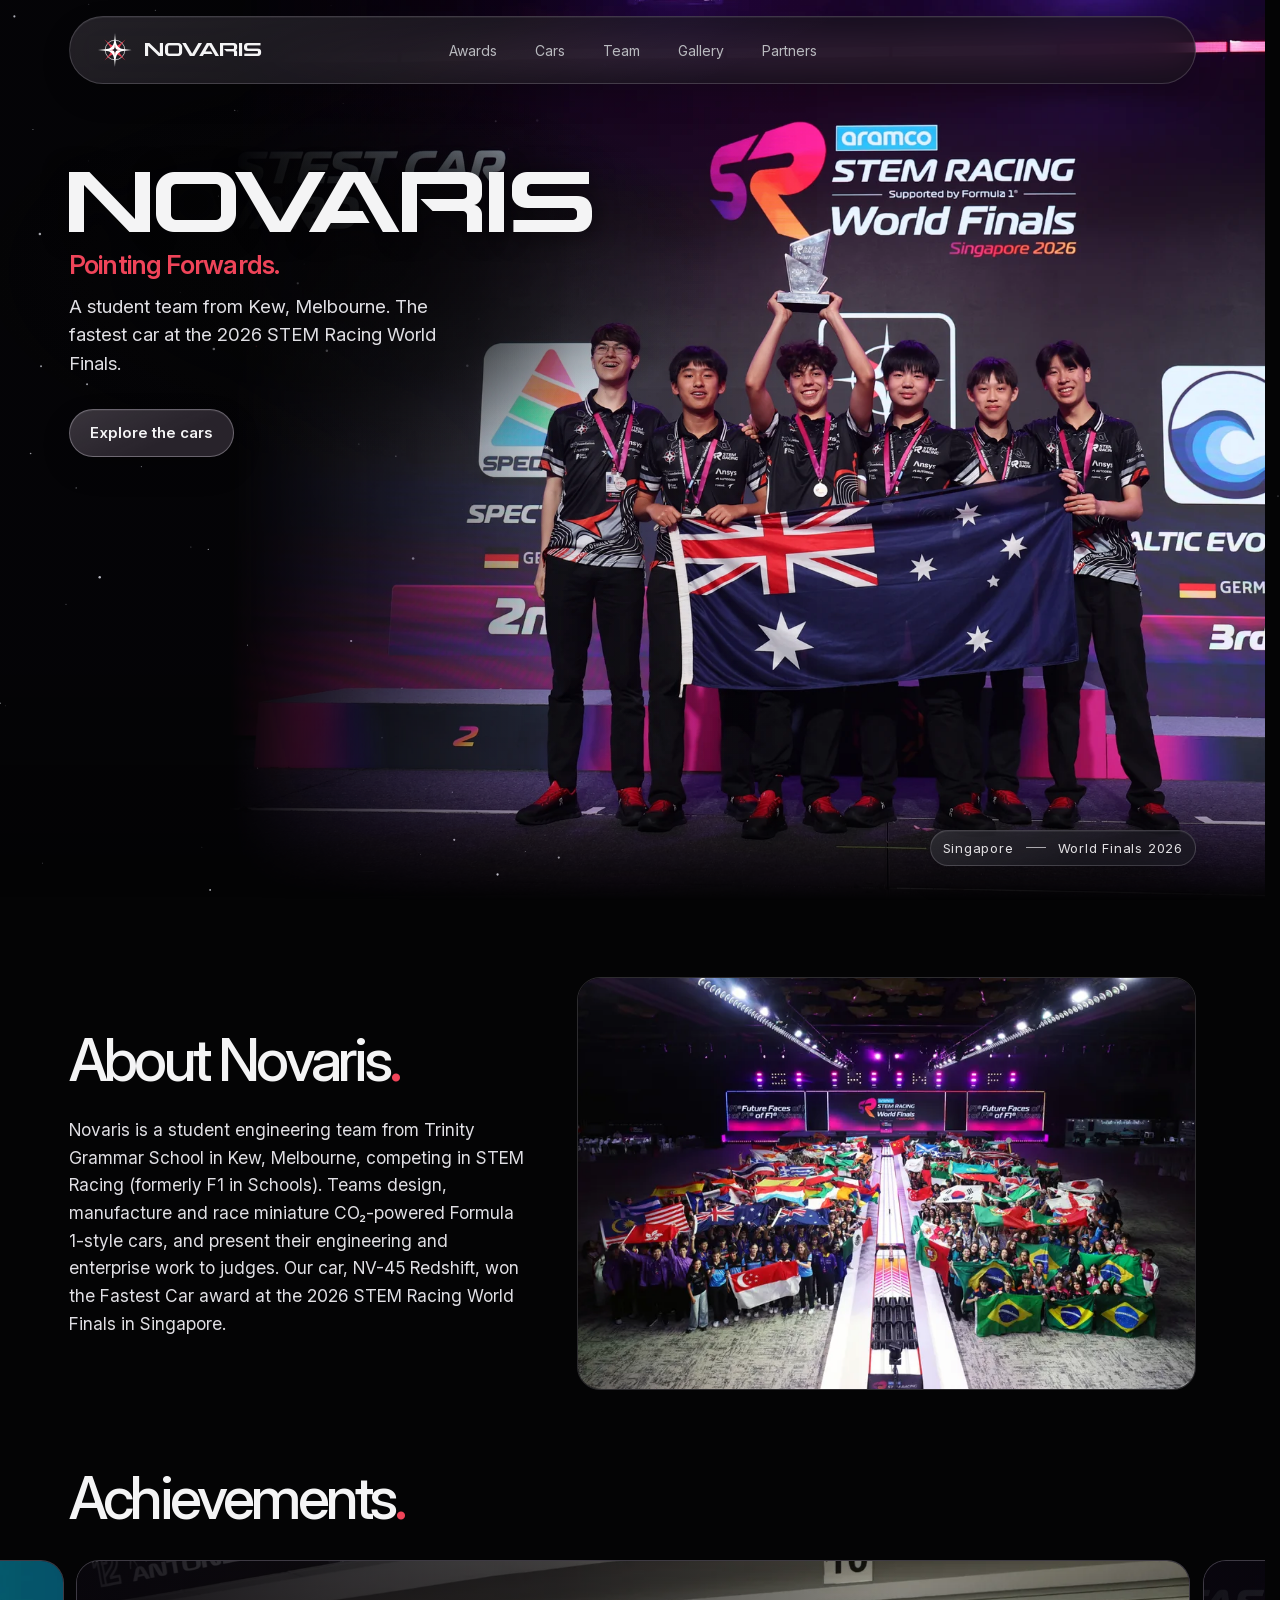
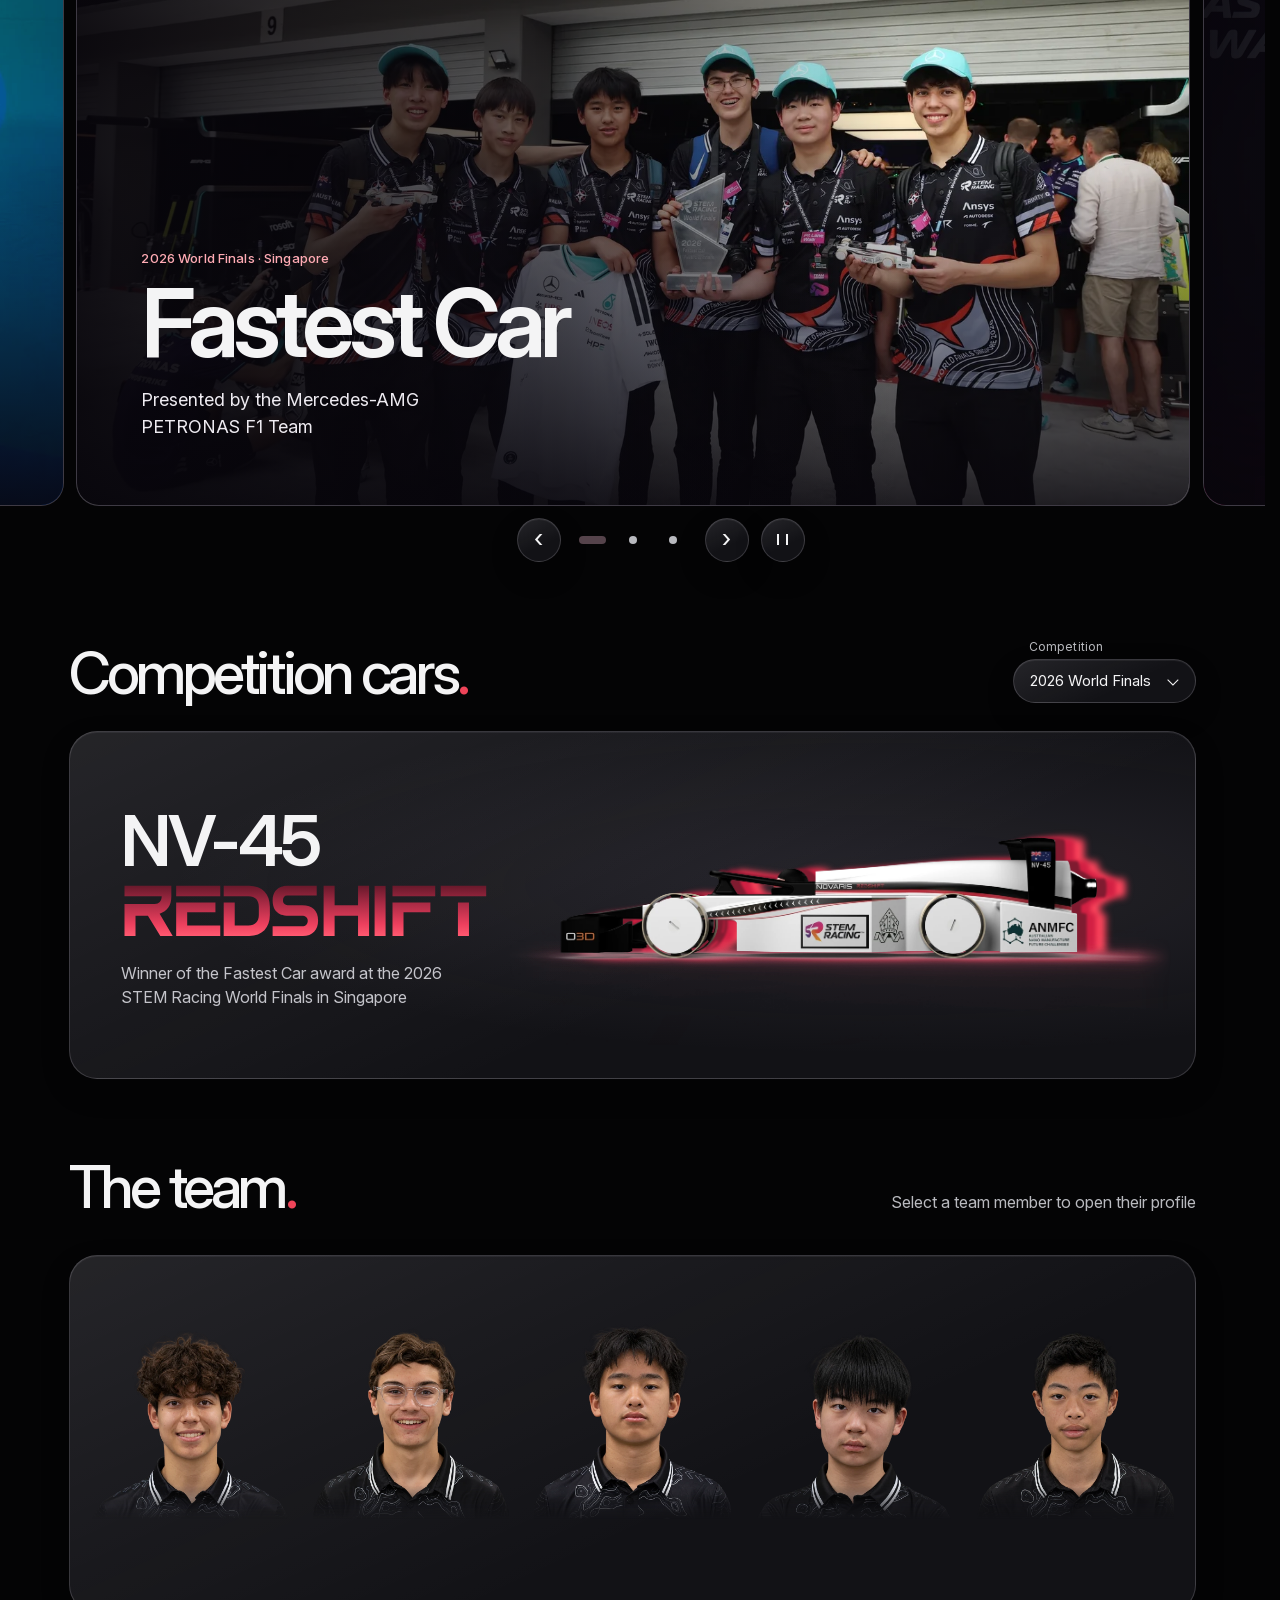
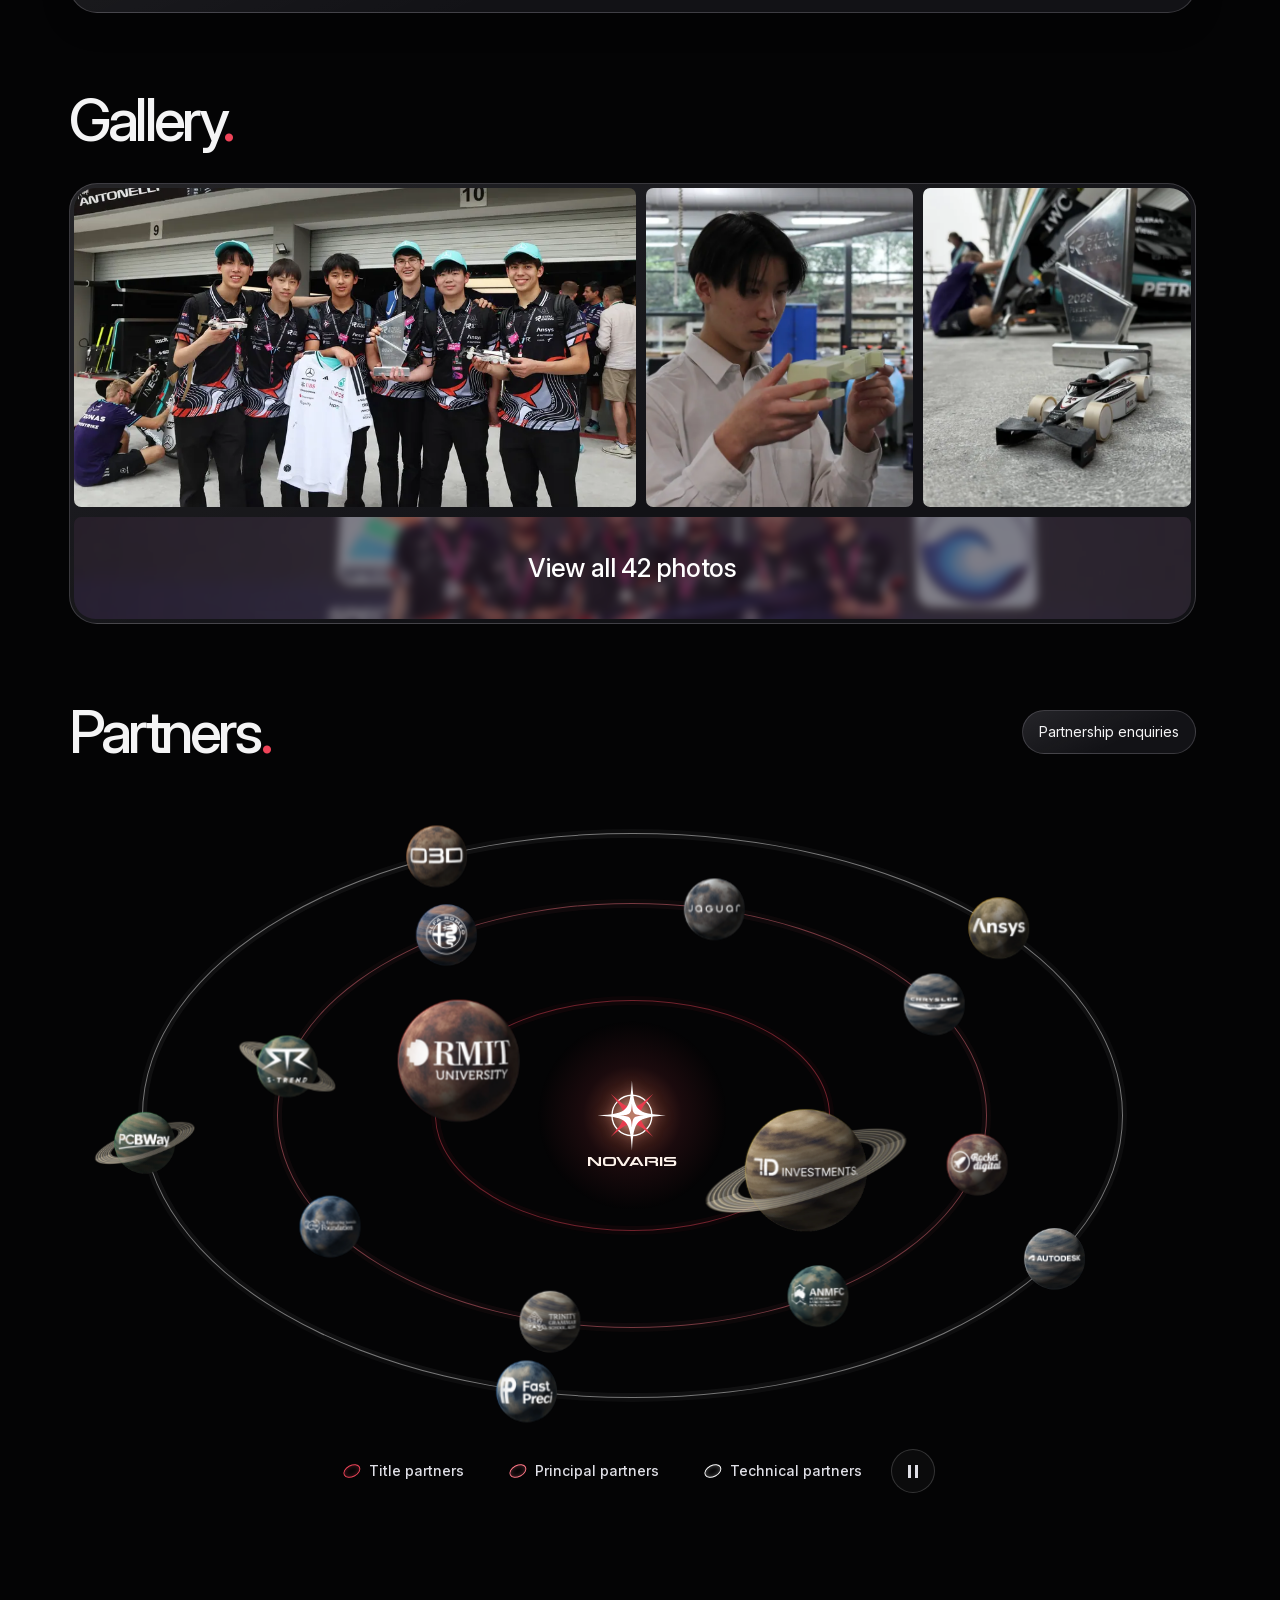
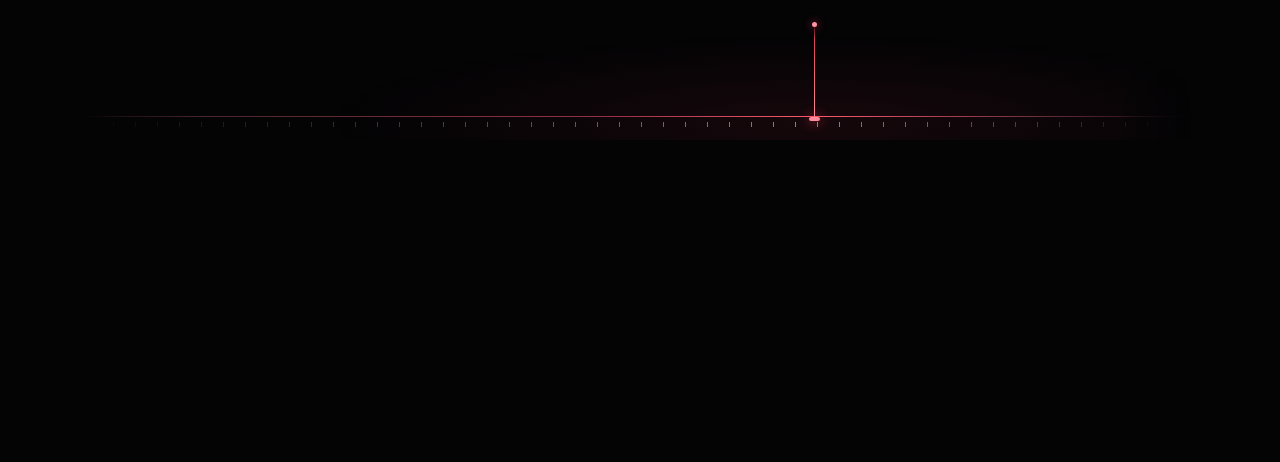
==== index.html @ 4774c2d4 "Publish Novaris launch site" ====
<!doctype html>
<html lang="en-AU">
<head>
  <meta charset="utf-8">
  <meta name="viewport" content="width=device-width, initial-scale=1">
  <meta name="theme-color" content="#040405">
  <meta name="description" content="Meet Novaris, the Australian STEM Racing team, and explore NV-45 Redshift, winner of the 2026 World Finals Fastest Car award.">
  <!-- Link previews (Instagram, Messenger, LinkedIn, iMessage…). Images need full https:// addresses. -->
  <meta property="og:type" content="website">
  <meta property="og:url" content="https://team-novaris.com/">
  <link rel="canonical" href="https://team-novaris.com/">
  <meta property="og:site_name" content="Novaris">
  <meta property="og:title" content="Novaris | Australian STEM Racing Team, World Finals Fastest Car">
  <meta property="og:description" content="Meet Novaris, the Australian STEM Racing team, and explore NV-45 Redshift, winner of the 2026 World Finals Fastest Car award.">
  <meta property="og:image" content="https://team-novaris.com/assets/share.jpg">
  <meta property="og:image:width" content="1200">
  <meta property="og:image:height" content="630">
  <meta property="og:image:alt" content="The Novaris team raises the Fastest Car trophy on stage at the 2026 STEM Racing World Finals in Singapore.">
  <meta name="twitter:card" content="summary_large_image">
  <title>Novaris | Australian STEM Racing Team, World Finals Fastest Car</title>
  <script>
    document.documentElement.classList.add("is-site-loading");
    const siteLoadingTimeout = setTimeout(() => {
      if (!document.querySelector(".page-loader")?.hidden) return;
      for (const photo of document.querySelectorAll("img[data-loading-src]")) {
        photo.src = photo.dataset.loadingSrc;
      }
      document.dispatchEvent(new Event("site:ready"));
    }, 15000);
    document.addEventListener("site:ready", () => {
      clearTimeout(siteLoadingTimeout);
      document.documentElement.classList.remove("is-site-loading", "is-site-revealing");
    }, { once: true });
  </script>
  <link rel="icon" href="assets/novaris.svg" type="image/svg+xml">
  <link rel="preload" href="assets/InterVariable.woff2" as="font" type="font/woff2" crossorigin>
  <link rel="preload" href="assets/novaris.ttf" as="font" type="font/ttf" crossorigin>
  <link rel="stylesheet" href="site.css?v=footer-contact">
  <link rel="stylesheet" href="page-loader.css">
  <link rel="stylesheet" href="finish-line.css?v=footer-address">
  <link rel="stylesheet" href="partner-orbits.css?v=tier-colours">
  <script src="starfield.js?v=page-loader" defer></script>
  <script src="finish-line.js?v=longer-braking" defer></script>
  <script src="cars.js?v=redshift-wordmark" defer></script>
  <script src="team.js" defer></script>
  <script src="achievements.js?v=photo-glide" type="module"></script>
  <script type="module" src="partner-orbits.js?v=tier-colours"></script>
  <script type="module" src="home-loader.js"></script>
  <noscript><style>img[data-loading-src] { display: none; }</style></noscript>
  <!-- Structured data: tells search engines who the team is. Keep it in step with the visible page text. -->
  <script type="application/ld+json">
  {
    "@context": "https://schema.org",
    "@graph": [
      {
        "@type": "WebSite",
        "@id": "https://team-novaris.com/#website",
        "url": "https://team-novaris.com/",
        "name": "Novaris",
        "inLanguage": "en-AU",
        "publisher": {
          "@id": "https://team-novaris.com/#team"
        }
      },
      {
        "@type": "SportsTeam",
        "@id": "https://team-novaris.com/#team",
        "name": "Novaris",
        "url": "https://team-novaris.com/",
        "sport": "STEM Racing (formerly F1 in Schools)",
        "description": "Novaris is a student engineering team from Trinity Grammar School in Kew, Melbourne, competing in STEM Racing. Its NV-45 Redshift won the Fastest Car award at the 2026 STEM Racing World Finals in Singapore, where Novaris placed 14th overall out of 91 teams. Novaris won the Development Class at the 2026 Australian National Finals.",
        "logo": "https://team-novaris.com/assets/novaris.svg",
        "image": "https://team-novaris.com/assets/share.jpg",
        "email": "info@team-novaris.com",
        "location": {
          "@type": "Place",
          "address": {
            "@type": "PostalAddress",
            "addressLocality": "Kew",
            "addressRegion": "VIC",
            "addressCountry": "AU"
          }
        },
        "parentOrganization": {
          "@type": "School",
          "name": "Trinity Grammar School",
          "url": "https://trinity.vic.edu.au"
        },
        "award": [
          "Fastest Car, 2026 STEM Racing World Finals",
          "2026 Australian National Champions, Development Class",
          "Knockout Racing Champions, 2026 Australian National Finals",
          "Grand Prix Racing Champions, 2026 Australian National Finals",
          "Best Manufactured Car, 2026 Australian National Finals"
        ],
        "member": [
          {
            "@type": "OrganizationRole",
            "roleName": "Team Principal",
            "member": {
              "@type": "Person",
              "name": "Christian Natoli"
            }
          },
          {
            "@type": "OrganizationRole",
            "roleName": "Enterprise Director",
            "member": {
              "@type": "Person",
              "name": "Lucas Bosco"
            }
          },
          {
            "@type": "OrganizationRole",
            "roleName": "Graphic Designer",
            "member": {
              "@type": "Person",
              "name": "Nathan Chen"
            }
          },
          {
            "@type": "OrganizationRole",
            "roleName": "Engineering Director",
            "member": {
              "@type": "Person",
              "name": "Bowen Tan"
            }
          },
          {
            "@type": "OrganizationRole",
            "roleName": "Technical Engineer",
            "member": {
              "@type": "Person",
              "name": "Tony Shen"
            }
          }
        ],
        "sponsor": [
          {
            "@type": "Organization",
            "name": "TD Investments"
          },
          {
            "@type": "Organization",
            "name": "RMIT University",
            "url": "https://rmit.edu.au"
          },
          {
            "@type": "Organization",
            "name": "ANMFC",
            "url": "https://anmfc.com"
          },
          {
            "@type": "Organization",
            "name": "Trinity Grammar School",
            "url": "https://trinity.vic.edu.au"
          },
          {
            "@type": "Organization",
            "name": "REA Foundation",
            "url": "https://rea.org.au"
          },
          {
            "@type": "Organization",
            "name": "S-Trend",
            "url": "https://www.s-trend.com.au"
          },
          {
            "@type": "Organization",
            "name": "Alfa Romeo",
            "url": "https://alfaromeo.com.au"
          },
          {
            "@type": "Organization",
            "name": "Jaguar",
            "url": "https://jaguar.com"
          },
          {
            "@type": "Organization",
            "name": "Chrysler",
            "url": "https://chrysler.com.au"
          },
          {
            "@type": "Organization",
            "name": "Rocket Digital",
            "url": "https://rocketdigital.com.au"
          },
          {
            "@type": "Organization",
            "name": "FastPreci",
            "url": "https://www.fastpreci.com"
          },
          {
            "@type": "Organization",
            "name": "PCBWay",
            "url": "https://www.pcbway.com"
          },
          {
            "@type": "Organization",
            "name": "Objective3D",
            "url": "https://objective3d.com.au"
          },
          {
            "@type": "Organization",
            "name": "Ansys",
            "url": "https://ansys.synopsys.com"
          },
          {
            "@type": "Organization",
            "name": "Autodesk",
            "url": "https://autodesk.com"
          }
        ],
        "sameAs": [
          "https://instagram.com/novaris.tgs",
          "https://tiktok.com/@novaris.tgs"
        ]
      }
    ]
  }
  </script>
</head>
<body id="top">
  <canvas class="starfield" aria-hidden="true"></canvas>
  <div class="page-loader" hidden>
    <canvas class="starfield" aria-hidden="true"></canvas>
    <div class="page-loader-content">
      <svg class="page-loader-logo" viewBox="0 0 130.29 130.29" aria-hidden="true">
        <circle class="page-loader-track" cx="65.15" cy="65.15" r="37.67"/>
        <circle class="page-loader-fill" cx="65.15" cy="65.15" r="37.67" pathLength="100" transform="rotate(-90 65.15 65.15)"/>
        <image href="assets/novaris-mark.svg" width="130.29" height="130.29"/>
      </svg>
      <p class="page-loader-percent" role="progressbar" aria-label="Loading Novaris" aria-valuenow="0">0%</p>
    </div>
  </div>
  <a class="skip" href="#cars">Skip to competition cars</a>
  <header>
    <div class="bar wrap is-introducing">
      <span class="bar-surface glass pill" aria-hidden="true"></span>
      <a class="brand" href="#top" aria-label="Novaris home" aria-current="location"><img src="assets/novaris.svg" width="34" height="34" alt=""><span class="bar-label">NOVARIS</span></a>
      <nav aria-label="Main navigation">
        <span class="nav-indicator" aria-hidden="true"></span>
        <a href="#achievements"><span class="bar-label">Awards</span></a>
        <a href="#cars"><span class="bar-label">Cars</span></a>
        <a href="#team"><span class="bar-label">Team</span></a>
        <a href="#gallery"><span class="bar-label">Gallery</span></a>
        <a href="#partners"><span class="bar-label">Partners</span></a>
      </nav>
    </div>
  </header>
  <main>
    <section class="hero" aria-labelledby="hero-title">
      <img class="stage" data-loading-src="assets/world-finals.webp" width="1920" height="1280" alt="The Novaris team raises the Fastest Car trophy on stage in Singapore, holding the Australian flag.">
      <noscript><img class="stage" src="assets/world-finals.webp" width="1920" height="1280" fetchpriority="high" alt="The Novaris team raises the Fastest Car trophy on stage in Singapore, holding the Australian flag."></noscript>
      <div class="shade"></div>
      <div class="hero-content wrap">
        <div class="hero-copy">
          <h1 id="hero-title">NOVARIS</h1>
          <p class="hero-slogan">Pointing Forwards.</p>
          <p class="intro">A student team from Kew, Melbourne. The fastest car at the 2026 STEM Racing World Finals.</p>
          <a class="explore glass pill" href="#cars">Explore the cars</a>
        </div>
      </div>
      <div class="caption glass pill"><span>Singapore</span><i></i>World Finals 2026</div>
    </section>
    <section id="about" class="about wrap" aria-labelledby="about-title">
      <div class="about-copy">
        <h2 id="about-title">About Novaris<span>.</span></h2>
        <p>Novaris is a student engineering team from Trinity Grammar School in Kew, Melbourne, competing in STEM Racing (formerly F1 in Schools). Teams design, manufacture and race miniature CO₂-powered Formula 1-style cars, and present their engineering and enterprise work to judges. Our car, NV-45 Redshift, won the Fastest Car award at the 2026 STEM Racing World Finals in Singapore.</p>
      </div>
      <figure class="about-photo">
        <img src="assets/gallery/world-finals-flags-preview.webp"
          srcset="assets/gallery/world-finals-flags-thumb.webp 800w, assets/gallery/world-finals-flags-preview.webp 1600w"
          sizes="auto, (max-width: 900px) 89vw, min(50vw, 59rem)" width="1600" height="1067"
          alt="World Finals teams holding their national flags on both sides of the race track." loading="lazy" decoding="async">
      </figure>
    </section>
    <section id="achievements" class="achievements" aria-labelledby="achievements-title" aria-roledescription="carousel" tabindex="-1">
      <h2 id="achievements-title" class="wrap">Achievements<span>.</span></h2>
      <div class="achievement-track" id="achievement-slides" tabindex="0" aria-label="Competition results">
        <article class="achievement-slide achievement-worlds" aria-labelledby="worlds-result" aria-roledescription="slide">
          <img class="achievement-art" src="assets/gallery/garage-team-preview.webp"
            srcset="assets/gallery/garage-team-thumb.webp 960w, assets/gallery/garage-team-preview.webp 1600w"
            sizes="min(87vw, 100rem)" width="1600" height="834"
            alt="Novaris holding the Fastest Car trophy and their model cars outside the Mercedes garage in Singapore." loading="lazy" decoding="async">
          <div class="achievement-copy">
            <p class="eyebrow">2026 World Finals · Singapore</p>
            <h3 id="worlds-result">Fastest Car</h3>
            <p class="achievement-detail">Presented by the Mercedes-AMG PETRONAS F1 Team</p>
            <p class="achievement-description visually-hidden">Our car, NV-45 Redshift, won the Fastest Car award at the 2026 STEM Racing World Finals in Singapore, competing against 91 teams</p>
          </div>
        </article>
        <article class="achievement-slide achievement-standing" aria-labelledby="worlds-standing" aria-roledescription="slide">
          <img class="achievement-art" data-loading-src="assets/world-finals.webp" width="1920" height="1280"
            alt="The Novaris team on stage at the World Finals in Singapore." loading="lazy" decoding="async">
          <noscript><img class="achievement-art" src="assets/world-finals.webp" width="1920" height="1280"
            alt="The Novaris team on stage at the World Finals in Singapore." loading="lazy" decoding="async"></noscript>
          <div class="achievement-copy">
            <p class="eyebrow">2026 World Finals · Singapore</p>
            <h3 id="worlds-standing">14th overall</h3>
            <p class="achievement-detail">Out of 91 teams</p>
            <p class="achievement-description visually-hidden">Novaris placed 14th of 91 teams in the overall standings at the 2026 STEM Racing World Finals, which combine racing results with the judges’ scores for engineering and enterprise</p>
          </div>
        </article>
        <article class="achievement-slide achievement-nationals" aria-labelledby="nationals-result" aria-roledescription="slide">
          <img class="achievement-art" src="assets/gallery/awards-day3-160-preview.webp"
            srcset="assets/gallery/awards-day3-160-thumb.webp 800w, assets/gallery/awards-day3-160-preview.webp 1600w"
            sizes="min(87vw, 100rem)" width="1600" height="1067"
            alt="Novaris on stage with their Australian National Champions certificate for the 2026 Development Class." loading="lazy" decoding="async">
          <div class="achievement-copy">
            <p class="eyebrow">2026 Australian National Finals · Development Class</p>
            <h3 id="nationals-result">Australian National Champions</h3>
            <ul class="achievement-awards">
              <li>Knockout Racing Champions</li>
              <li>Grand Prix Racing Champions</li>
              <li>Best Manufactured Car</li>
            </ul>
            <p class="achievement-description visually-hidden">Novaris won the Development Class at the 2026 STEM Racing Australian National Finals, taking both racing titles and the award for the best manufactured car</p>
          </div>
        </article>
      </div>
      <div class="achievement-controls" aria-label="Slideshow controls" role="group" hidden>
        <button class="achievement-arrow glass pill" type="button" data-step="-1" aria-label="Previous achievement" aria-controls="achievement-slides"><span aria-hidden="true">‹</span></button>
        <div class="achievement-dots" aria-label="Select an achievement" role="group"></div>
        <div class="achievement-actions">
          <button class="achievement-arrow glass pill" type="button" data-step="1" aria-label="Next achievement" aria-controls="achievement-slides"><span aria-hidden="true">›</span></button>
          <button class="achievement-playback glass pill" type="button" aria-label="Pause slideshow" aria-controls="achievement-slides"><span aria-hidden="true"></span></button>
        </div>
      </div>
      <p class="achievement-status" aria-live="polite" aria-atomic="true"></p>
    </section>
    <section id="cars" class="garage wrap" aria-labelledby="cars-title" tabindex="-1">
      <div class="garage-head">
        <h2 id="cars-title">Competition cars<span>.</span></h2>
        <div class="picker">
          <label for="competition">Competition</label>
          <select id="competition" class="glass pill"><option value="world-finals-2026">2026 World Finals</option></select>
        </div>
      </div>
      <article class="car glass" aria-labelledby="car-name">
        <div class="car-film-shade" aria-hidden="true"></div>
        <div class="car-copy">
          <p id="car-code">NV-45</p>
          <h3 id="car-name"><img class="car-wordmark" src="assets/redshift-wordmark.svg?v=spacing" width="534" height="79" alt="Redshift"></h3>
          <p id="car-summary">Winner of the Fastest Car award at the 2026 STEM Racing World Finals in Singapore</p>
        </div>
        <figure>
          <div class="car-render">
            <div class="car-still">
              <span class="car-silhouette car-silhouette--far" aria-hidden="true"></span>
              <span class="car-silhouette car-silhouette--middle" aria-hidden="true"></span>
              <span class="car-silhouette car-silhouette--near" aria-hidden="true"></span>
              <img id="car-image" src="assets/redshift-side.webp" width="1485" height="1050" alt="Side profile of Redshift, showing its low nose and raised rear wing." loading="lazy">
            </div>
          </div>
        </figure>
        <div class="car-film">
          <video id="car-reveal" muted playsinline preload="auto" aria-label="Redshift car reveal" aria-hidden="true"></video>
          <canvas class="car-film-frame" aria-hidden="true" hidden></canvas>
        </div>
        <span class="car-reveal-timer playback-timer-fill" aria-hidden="true"></span>
      </article>
    </section>
    <section id="team" class="team wrap" aria-labelledby="team-title" tabindex="-1">
      <div class="team-heading">
        <h2 id="team-title">The team<span>.</span></h2>
        <p>Select a team member to open their profile</p>
      </div>
      <ul class="team-roster glass">
        <li class="member">
          <button class="member-trigger" type="button" data-member="christian" aria-haspopup="dialog" aria-labelledby="christian-name christian-role" aria-describedby="christian-intro">
            <img class="member-portrait" src="assets/cutout-christian.webp" width="720" height="720" alt="" loading="lazy">
            <span class="member-preview">
              <span class="member-copy">
                <strong class="member-name" id="christian-name">Christian <span class="member-surname">Natoli</span></strong>
                <span class="member-role" id="christian-role">Team Principal</span>
                <span class="member-intro" id="christian-intro">Coordinates Novaris across the competition.</span>
              </span>
            </span>
          </button>
          <p class="member-bio visually-hidden" id="christian-bio" data-division="Enterprise">Christian coordinates Novaris’s work and brings teammates together to solve problems. As Team Principal, he helps turn ambitious ideas into plans the team can act on.</p>
        </li>
        <li class="member">
          <button class="member-trigger" type="button" data-member="lucas" aria-haspopup="dialog" aria-labelledby="lucas-name lucas-role" aria-describedby="lucas-intro">
            <img class="member-portrait" src="assets/cutout-lucas.webp" width="720" height="720" alt="" loading="lazy">
            <span class="member-preview">
              <span class="member-copy">
                <strong class="member-name" id="lucas-name">Lucas <span class="member-surname">Bosco</span></strong>
                <span class="member-role" id="lucas-role">Enterprise Director</span>
                <span class="member-intro" id="lucas-intro">Leads partnerships and project coordination.</span>
              </span>
            </span>
          </button>
          <p class="member-bio visually-hidden" id="lucas-bio" data-division="Enterprise">Lucas oversees the business side of Novaris. He coordinates projects, manages partnerships and helps communicate the team’s work to partners and the wider community.</p>
        </li>
        <li class="member">
          <button class="member-trigger" type="button" data-member="nathan" aria-haspopup="dialog" aria-labelledby="nathan-name nathan-role" aria-describedby="nathan-intro">
            <img class="member-portrait" src="assets/cutout-nathan.webp" width="720" height="720" alt="" loading="lazy">
            <span class="member-preview">
              <span class="member-copy">
                <strong class="member-name" id="nathan-name">Nathan <span class="member-surname">Chen</span></strong>
                <span class="member-role" id="nathan-role">Graphic Designer</span>
                <span class="member-intro" id="nathan-intro">Shapes the team’s graphics and visual identity.</span>
              </span>
            </span>
          </button>
          <p class="member-bio visually-hidden" id="nathan-bio" data-division="Enterprise">Nathan develops Novaris’s visual identity and brings it to life through the team’s graphics. He focuses on giving the team a consistent, professional look throughout the competition.</p>
        </li>
        <li class="member">
          <button class="member-trigger" type="button" data-member="bowen" aria-haspopup="dialog" aria-labelledby="bowen-name bowen-role" aria-describedby="bowen-intro">
            <img class="member-portrait" src="assets/cutout-bowen.webp" width="720" height="720" alt="" loading="lazy">
            <span class="member-preview">
              <span class="member-copy">
                <strong class="member-name" id="bowen-name">Bowen <span class="member-surname">Tan</span></strong>
                <span class="member-role" id="bowen-role">Engineering Director</span>
                <span class="member-intro" id="bowen-intro">Guides the car’s technical development.</span>
              </span>
            </span>
          </button>
          <p class="member-bio visually-hidden" id="bowen-bio" data-division="Engineering">Bowen leads the team’s technical development and works through the design decisions that affect how the car performs. Inspired by Formula 1, he explores new solutions to engineering problems and studies high-performance design.</p>
        </li>
        <li class="member">
          <button class="member-trigger" type="button" data-member="tony" aria-haspopup="dialog" aria-labelledby="tony-name tony-role" aria-describedby="tony-intro">
            <img class="member-portrait" src="assets/cutout-tony.webp" width="720" height="720" alt="" loading="lazy">
            <span class="member-preview">
              <span class="member-copy">
                <strong class="member-name" id="tony-name">Tony <span class="member-surname">Shen</span></strong>
                <span class="member-role" id="tony-role">Technical Engineer</span>
                <span class="member-intro" id="tony-intro">Refines the car’s CAD models for manufacture.</span>
              </span>
            </span>
          </button>
          <p class="member-bio visually-hidden" id="tony-bio" data-division="Engineering">Tony develops digital models of the racing car in CAD. He works with the engineering team to refine the car’s geometry and turn design ideas into models ready for manufacture.</p>
        </li>
      </ul>
    </section>
    <section id="gallery" class="wrap gallery-section" aria-labelledby="gallery-title" tabindex="-1">
      <h2 id="gallery-title">Gallery<span>.</span></h2>
      <a class="gallery-preview" href="gallery.html">
        <span class="gallery-triptych">
          <img src="assets/gallery/garage-team-thumb.webp" width="960" height="501" alt="" loading="lazy" decoding="async">
          <img src="assets/gallery/model-inspection-thumb.webp" width="567" height="850" alt="" loading="lazy" decoding="async">
          <img src="assets/gallery/pit-lane-thumb.webp" width="637" height="850" alt="" loading="lazy" decoding="async">
        </span>
        <span class="gallery-strip">
          <img data-loading-src="assets/world-finals.webp" width="1920" height="1280" alt="" loading="lazy" decoding="async">
          <noscript><img src="assets/world-finals.webp" width="1920" height="1280" alt="" loading="lazy" decoding="async"></noscript>
          <span>View all 42 photos</span>
        </span>
      </a>
    </section>
    <section id="partners" class="wrap footer-partners" aria-labelledby="partners-title" tabindex="-1">
      <div class="footer-heading">
        <h2 id="partners-title">Partners<span>.</span></h2>
        <a class="footer-link glass pill" href="mailto:partnerships@team-novaris.com">Partnership enquiries</a>
      </div>
      <div class="solar-system">
        <svg class="planet-projection" width="0" height="0" aria-hidden="true" focusable="false">
          <defs>
            <filter id="curve-partner-mark" x="0" y="0" width="1" height="1" filterUnits="objectBoundingBox" primitiveUnits="objectBoundingBox" color-interpolation-filters="sRGB">
              <feImage href="assets/planet-curvature.png" x="0" y="0" width="1" height="1" preserveAspectRatio="none" result="curvature"/>
              <feDisplacementMap in="SourceGraphic" in2="curvature" scale=".23" xChannelSelector="R" yChannelSelector="G"/>
            </filter>
          </defs>
        </svg>
        <div class="solar-map" id="partner-orbits">
          <div class="solar-core" aria-hidden="true">
            <img src="assets/novaris.svg" width="96" height="96" alt="">
            <span>NOVARIS</span>
          </div>
          <section class="partner-tier" data-tier="title" aria-labelledby="title-partners">
            <h3 id="title-partners">Title Partners</h3>
            <ul class="partner-grid partner-grid--title">
              <li style="--planet-accent: #d4af35"><span class="partner-logo"><img src="assets/partners/tdinvestments.svg" alt="TD Investments" loading="lazy" decoding="async"></span></li>
              <li style="--planet-accent: #e32e26"
                data-description="RMIT University is an international university of technology, design, and enterprise, recognized for practical education and impactful research. By bridging academic excellence with real-world industry collaboration, RMIT empowers students and partners to drive innovation, solve complex technical challenges, and shape future-ready industries."><a class="partner-logo" href="https://rmit.edu.au"><img src="assets/partners/rmit.svg" alt="RMIT University" loading="lazy" decoding="async"></a></li>
            </ul>
          </section>
          <section class="partner-tier" data-tier="principal" aria-labelledby="principal-partners">
            <h3 id="principal-partners">Principal Partners</h3>
            <ul class="partner-grid partner-grid--principal">
              <li style="--planet-accent: #104547"
                data-description="ANMFC (Australian Nano-Manufacture Future Challenges) empowers young Australians to build advanced, future-ready manufacturing and technical skills. They connect young people with real challenges through design, digital fabrication, materials and hands-on making, bridging education and advanced engineering to foster the next generation of innovators."><a class="partner-logo" href="https://anmfc.com"><img src="assets/partners/anmfc.svg" alt="ANMFC" loading="lazy" decoding="async"></a></li>
              <li style="--planet-accent: #ebe9e1"
                data-description="Trinity Grammar School is a leading educational institution committed to fostering holistic student development, critical thinking, and technical capability. Through robust curricular and co-curricular STEM initiatives, Trinity encourages young minds to explore complex problem-solving and hands-on engineering challenges."><a class="partner-logo" href="https://trinity.vic.edu.au"><img src="assets/partners/trinity.svg" alt="Trinity Grammar School" loading="lazy" decoding="async"></a></li>
              <li style="--planet-accent: #0962ab"
                data-description="The REA Foundation facilitates transformative STEM career education programs, linking schools, industry, TAFE and universities to fundamentally shift student and teacher capabilities. By engaging young people in authentic, project-based learning, REA inspires students to take up STEM  career pathways after school."><a class="partner-logo" href="https://rea.org.au"><img src="assets/partners/rea.svg" alt="REA Foundation" loading="lazy" decoding="async"></a></li>
              <li style="--planet-accent: #70c05f"
                data-description="S-Trend creates exceptional apparel tailored for athletes and organizations. Leveraging digital 3D simulation technology, sustainable materials, and advanced technical fabrications, S-Trend delivers durable, professional-grade kits designed to perform under demanding conditions."><a class="partner-logo" href="https://www.s-trend.com.au"><img src="assets/partners/strend.svg" alt="S-Trend" loading="lazy" decoding="async"></a></li>
              <li style="--planet-accent: #294a85"
                data-description="Alfa Romeo is a historic Italian automotive manufacturer renowned for its rich racing heritage, distinctive design philosophy, and high-performance engineering. Blending Italian passion with advanced automotive craftsmanship, the brand symbolizes speed, agility, and a relentless pursuit of driving excellence."><a class="partner-logo" href="https://alfaromeo.com.au">
                <img src="assets/partners/alfaromeowhite.svg" alt="Alfa Romeo" loading="lazy" decoding="async">
                <img class="partner-colour" src="assets/partners/alfaromeo.svg" alt="" loading="lazy" decoding="async">
              </a></li>
              <li style="--planet-accent: #e0e0e0"
                data-description="Jaguar is a globally celebrated luxury automotive brand famous for its iconic sports cars, elegance, and cutting-edge engineering. Rooted in a distinguished motorsport history, Jaguar combines striking design with thrilling performance and advanced technological innovation."><a class="partner-logo" href="https://jaguar.com"><img src="assets/partners/jaguar.svg" alt="Jaguar" loading="lazy" decoding="async"></a></li>
              <li style="--planet-accent: #b5b5b5"
                data-description="Chrysler is an iconic automotive brand recognized for engineering dependable, comfortable, and feature-rich vehicles. With a long-standing history of American automotive innovation, Chrysler focuses on practical performance, passenger comfort, and progressive design solutions."><a class="partner-logo" href="https://chrysler.com.au">
                <img src="assets/partners/chryslerwhite.svg" alt="Chrysler" loading="lazy" decoding="async">
                <img class="partner-colour" src="assets/partners/chrysler.svg" alt="" loading="lazy" decoding="async">
              </a></li>
              <li style="--planet-accent: #eb312a"
                data-description="Rocket Digital specialises in high quality, large format digital printing. They&#x27;re not just printers, they&#x27;re partners, striving to exceed excpectations every time. Rocket Digital take pride in their work and don&#x27;t compromise on quality. Passion and experience combine with the latest technology to deliver true innovation."><a class="partner-logo" href="https://rocketdigital.com.au">
                <img src="assets/partners/rocketdigitalwhite.svg" alt="Rocket Digital" loading="lazy" decoding="async">
                <img class="partner-colour" src="assets/partners/rocketdigital.svg" alt="" loading="lazy" decoding="async">
              </a></li>
            </ul>
          </section>
          <section class="partner-tier" data-tier="technical" aria-labelledby="technical-partners">
            <h3 id="technical-partners">Technical Partners</h3>
            <ul class="partner-grid partner-grid--technical">
              <li style="--planet-accent: #266ab4"
                data-description="FastPreci is an engineering-oriented custom manufacturing partner specializing in precision CNC machining for prototypes and production parts. We help engineers and procurement teams turn designs into reliable, manufacturable components through responsive engineering support, practical DFM feedback, consistent quality control, and flexible production capabilities. From complex prototypes to repeat production, FastPreci supports customers with clear communication and dependable execution."><a class="partner-logo" href="https://www.fastpreci.com"><img src="assets/partners/fastpreci.svg" alt="FastPreci" loading="lazy" decoding="async"></a></li>
              <li style="--planet-accent: #208943"
                data-description="PCBWay is a premier advanced manufacturing partner specializing in PCB prototyping, multi-layer circuit board fabrication, and full-turnkey contract assembly. Known for rapid turnaround times and rigorous quality assurance, they empower engineers and innovators worldwide to bring complex electronic hardware designs to life efficiently."><a class="partner-logo" href="https://www.pcbway.com"><img src="assets/partners/pcbway.svg" alt="PCBWay" loading="lazy" decoding="async"></a></li>
              <li style="--planet-accent: #e47d34"
                data-description="Objective3D is a leading additive manufacturing and 3D printing solutions provider across Australasia, offering cutting-edge Stratasys hardware, materials, and bureau services. They help engineers and designers bridge the gap between digital concepts and functional physical reality through rapid prototyping and expert technical support."><a class="partner-logo" href="https://objective3d.com.au"><img src="assets/partners/o3d.svg" alt="Objective3D" loading="lazy" decoding="async"></a></li>
              <li style="--planet-accent: #ffb71b"
                data-description="Ansys is a global leader in engineering simulation software, empowering design and development teams to predict how products behave under real-world physical conditions. By providing advanced tools for structural analysis, fluid dynamics, and multiphysics modeling, Ansys helps innovators optimize performance and reduce physical prototyping costs."><a class="partner-logo" href="https://ansys.synopsys.com"><img src="assets/partners/ansys.svg" alt="Ansys" loading="lazy" decoding="async"></a></li>
              <li style="--planet-accent: #ffffff"
                data-description="Autodesk is a global technology leader providing robust 3D design, engineering, and entertainment software. Their industry-standard tools empower creators, architects, and engineers to imagine, design, and fabricate complex systems digitally, streamlining workflows from conceptual modeling to advanced manufacturing."><a class="partner-logo" href="https://autodesk.com"><img src="assets/partners/autodesk.svg" alt="Autodesk" loading="lazy" decoding="async"></a></li>
            </ul>
          </section>
        </div>
        <div class="orbit-controls">
          <div class="orbit-legend" role="group" aria-label="Highlight a partner tier">
            <button type="button" class="orbit-key" data-tier="title" aria-label="Title partners" aria-pressed="false" aria-controls="partner-orbits">Title<span> partners</span></button>
            <button type="button" class="orbit-key" data-tier="principal" aria-label="Principal partners" aria-pressed="false" aria-controls="partner-orbits">Principal<span> partners</span></button>
            <button type="button" class="orbit-key" data-tier="technical" aria-label="Technical partners" aria-pressed="false" aria-controls="partner-orbits">Technical<span> partners</span></button>
          </div>
          <button class="orbit-playback" type="button" aria-label="Pause orbits" aria-controls="partner-orbits">
            <span aria-hidden="true"></span>
          </button>
        </div>
        <dialog id="planet-inspector" class="planet-inspector" aria-labelledby="planet-name" aria-describedby="planet-tier planet-description">
          <div class="flight-viewport" aria-hidden="true" inert></div>
          <button type="button" class="orbit-return footer-link glass pill" autofocus><span aria-hidden="true">←</span> Back to orbits</button>
          <div class="planet-composition">
            <div class="planet-stage" aria-hidden="true"></div>
            <div class="planet-caption">
              <p id="planet-tier"></p>
              <h3 id="planet-name"></h3>
              <p id="planet-description" class="planet-description" hidden></p>
              <a class="planet-website footer-link glass pill" hidden>Visit website <span aria-hidden="true">↗</span></a>
            </div>
          </div>
        </dialog>
      </div>
    </section>
  </main>
  <footer>
    <section id="finish-line" class="wrap finish-line" aria-labelledby="socials-title">
      <div class="finish-scene">
        <div class="finish-track" aria-hidden="true">
          <svg class="finish-car-clip" width="0" height="0" focusable="false">
            <defs>
              <clipPath id="finish-car-outline" clipPathUnits="objectBoundingBox">
                <path transform="scale(.0006734007 .000952381)"
                  d="M0 0 H1485 V646 H1053 C1041 654 1024 659 1002 659 C980 659 960 654 950 646 H524 V581 Q520 573 480 573 C480 608 474 632 451 645 C431 650 409 659 386 659 C365 659 350 652 338 643 Q331 635 325 636 H296 V647 H0 Z"/>
              </clipPath>
            </defs>
          </svg>
          <div class="finish-rail"></div>
          <div class="finish-car">
            <span class="finish-body"><img src="assets/redshift-side.webp" alt="" width="1485" height="1050" decoding="async"></span>
            <canvas class="finish-rear-edge" width="1241" height="270"></canvas>
            <canvas class="finish-trail" width="560" height="110"></canvas>
          </div>
          <div class="finish-gate"><i></i></div>
        </div>
        <p class="finish-slogan"><span>Pointing Forwards.</span></p>
      </div>
      <div class="finish-contact">
        <div class="finish-brand">
          <h2 id="socials-title">Follow <span>Novaris</span></h2>
          <p class="footer-copyright">&copy; 2026 Novaris</p>
          <address class="finish-address">40 Charles Street, Kew VIC 3101, Australia</address>
        </div>
        <ul class="social-links">
          <li><a class="footer-link glass pill" href="https://instagram.com/novaris.tgs"><img src="assets/insta.webp" width="18" height="18" alt="" loading="lazy">Instagram</a></li>
          <li><a class="footer-link glass pill" href="https://tiktok.com/@novaris.tgs"><img src="assets/tiktok.webp" width="18" height="18" alt="" loading="lazy">TikTok</a></li>
          <li><a class="footer-link glass pill" href="mailto:info@team-novaris.com"><img src="assets/outlook.webp" width="18" height="18" alt="" loading="lazy">Email</a></li>
        </ul>
      </div>
    </section>
    <div class="footer-dock"></div>
  </footer>
  <dialog class="profile-dialog glass" aria-labelledby="profile-name" aria-describedby="profile-bio">
    <form method="dialog">
      <button class="profile-close glass pill" type="submit" aria-label="Close profile" autofocus></button>
    </form>
    <div class="profile-content">
      <img class="profile-photo" width="720" height="720" alt="">
      <div class="profile-copy">
        <p id="profile-division" class="eyebrow ruled"></p>
        <h2 id="profile-name"></h2>
        <p id="profile-role"></p>
        <p id="profile-bio"></p>
      </div>
    </div>
  </dialog>
</body>
</html>
---- site.css ----
@font-face {
  font-family: Inter;
  src: url("assets/InterVariable.woff2") format("woff2");
  font-weight: 100 900;
  font-style: normal;
  font-display: swap;
}
@font-face {
  font-family: Novaris;
  src: url("assets/novaris.ttf") format("truetype");
  font-display: swap;
}
@font-face {
  font-family: "Novaris Wordmark";
  src: url("assets/novaris.ttf") format("truetype");
  font-display: swap;
  /* Center the capital letters, which extend 72% of an em above the baseline. */
  ascent-override: 86%;
  descent-override: 14%;
  line-gap-override: 0%;
}
:root {
  color-scheme: dark;
  --ink: #040405;
  --text: #f4f4f5;
  --muted: #b9babf;
  --red: #ef4459;
  --glass-solid: #202026;
  --glass-tint: rgb(28 27 34 / .64);
  --glass-rim: rgb(247 240 255 / .17);
  --glass-light: linear-gradient(155deg, rgb(255 250 255 / .08), transparent 62%);
  --glass-shadow: inset 0 1px rgb(255 255 255 / .06), 0 12px 28px rgb(0 0 0 / .23);
  --glass-blur: blur(18px) saturate(120%);
  --active-fill-start: #a12c46;
  --active-fill-middle: #821d34;
  --active-fill-end: #6a142b;
  --active-fill: linear-gradient(150deg, var(--active-fill-start), var(--active-fill-middle) 60%, var(--active-fill-end));
  --active-rim: rgb(255 164 183 / .65);
  --button-hover-rim: color-mix(in srgb, var(--active-rim) 82%, var(--active-fill-middle));
  --button-hover-duration: 240ms;
  --button-hover-border: border-color var(--button-hover-duration) ease-out;
  --highlight-hover-transition: --highlight-hover-color var(--button-hover-duration) ease-out, var(--button-hover-border);
  --active-shadow: inset 0 0 0 3px rgb(255 202 213 / .17), 0 0 0 2px rgb(245 92 123 / .14);
  --playback-timer-width: 1.65rem;
  --playback-timer-height: .5rem;
  --playback-timer-track: #55434b;
  --highlight-glide-duration: 760ms;
  --highlight-glide-easing: cubic-bezier(.42, 0, .16, 1);
  --panel-radius: 1.75rem;
  --text-wave-mask: linear-gradient(135deg, black 34%, transparent 64%);
  --bar-label-fade-duration: 140ms;
  --text-wave-duration: 780ms;
  --text-wave-easing: cubic-bezier(.4, 0, .25, 1);
  --gutter: clamp(1.25rem, 5.4vw, 6rem);
}
* { box-sizing: border-box; }
body {
  isolation: isolate;
  margin: 0;
  background: var(--ink);
  color: var(--text);
  font: 1rem/1.5 "Inter", "Segoe UI", Arial, sans-serif;
}
body::after {
  --vignette-height: clamp(2.75rem, 9svh, 7rem);
  --vignette-colors: var(--ink), rgb(4 4 5 / .58) 36%, rgb(4 4 5 / .16) 72%, transparent;
  content: "";
  position: fixed;
  inset: 0;
  z-index: 1;
  pointer-events: none;
  background:
    linear-gradient(to bottom, var(--vignette-colors)) top / 100% var(--vignette-height) no-repeat,
    linear-gradient(to top, var(--vignette-colors)) bottom / 100% var(--vignette-height) no-repeat;
  opacity: var(--vignette-opacity, 0);
}
body:has(:is(main, footer) :is(a, button, select):focus-visible)::after { opacity: 0; }
.starfield {
  position: fixed;
  z-index: -1;
  inset: 0 0 auto;
  width: 100%;
  height: 100vh;
  height: 100lvh;
  pointer-events: none;
}
h1, h2, h3, p, figure { margin: 0; }
a { color: inherit; text-decoration: none; }
button, select { font: inherit; }
:focus-visible { outline: 2px solid #ff7887; outline-offset: 5px; }
.wrap { width: min(calc(100% - 2 * var(--gutter)), 106rem); margin-inline: auto; }
.glass {
  background: var(--glass-light) var(--glass-solid);
  border: 1px solid var(--glass-rim);
  border-radius: var(--panel-radius);
  box-shadow: var(--glass-shadow);
}
@supports (backdrop-filter: blur(1px)) or (-webkit-backdrop-filter: blur(1px)) {
  .glass {
    background-color: var(--glass-tint);
    -webkit-backdrop-filter: var(--glass-blur);
    backdrop-filter: var(--glass-blur);
  }
}
.pill { border-radius: 999px; }
@property --button-hover-strength {
  syntax: "<percentage>";
  inherits: false;
  initial-value: 0%;
}
:is(a, button, select).glass { --button-surface: var(--glass-light); }
:is(a.glass, button.glass, select.glass, .bar .brand) {
  background-image: linear-gradient(150deg,
      color-mix(in srgb, var(--active-fill-start) var(--button-hover-strength, 0%), transparent),
      color-mix(in srgb, var(--active-fill-middle) var(--button-hover-strength, 0%), transparent) 60%,
      color-mix(in srgb, var(--active-fill-end) var(--button-hover-strength, 0%), transparent)),
    var(--button-surface, none);
  transition: --button-hover-strength var(--button-hover-duration) ease-out, var(--button-hover-border);
}
:is(a.glass, button.glass, select.glass, .bar .brand):is(:hover, :focus-visible, :open) {
  --button-hover-strength: 100%;
  border-color: var(--button-hover-rim);
}
.skip { position: fixed; left: 1rem; top: -5rem; z-index: 5; background: white; color: black; padding: .75rem 1rem; border-radius: 999px; }
.skip:focus { top: .5rem; }
header { position: absolute; inset: 1rem 0 auto; z-index: 2; min-height: 4.25rem; }
.bar {
  position: relative;
  isolation: isolate;
  display: grid;
  /* The brand column never shrinks below the logo, so the centred nav moves right
     instead of sliding under the wordmark when space runs short. */
  grid-template-columns: minmax(max-content, 1fr) auto minmax(0, 1fr);
  align-items: center;
  min-height: 4.25rem;
  gap: .5rem;
  padding: .5rem 1.25rem;
  --glass-tint: rgb(21 19 26 / .72);
}
.bar.is-pinned-top { position: fixed; inset: var(--top-dock-inset) 0 auto; }
.bar-surface {
  position: absolute;
  z-index: -1;
  inset: 0;
  pointer-events: none;
}
.bar:not([data-dock="side"]) :is(.bar-label, .nav-indicator.is-revealing) {
  mask-image: var(--text-wave-mask);
  mask-size: 300% 300%;
  mask-position: 0% 0%;
  mask-repeat: no-repeat;
}
.brand { display: inline-flex; align-items: center; gap: .75rem; }
.bar .brand {
  justify-self: start;
  border: 1px solid transparent;
  border-radius: 999px;
}
.bar:not([data-dock]) .brand {
  min-height: 2.75rem;
  padding-inline: .5rem .75rem;
}
.brand span { font: 1.15rem/1 "Novaris Wordmark", sans-serif; }
.brand img { display: block; }
nav { position: relative; isolation: isolate; display: flex; gap: .25rem; }
nav a {
  display: grid;
  place-items: center;
  min-height: 2.75rem;
  padding: .25rem 1rem;
  border: 1px solid transparent;
  border-radius: 999px;
  font-size: .875rem;
  color: var(--muted);
}
nav a:is(:hover, :focus-visible, [aria-current]) { color: white; }
nav a:has(> .nav-indicator.is-departing) { position: relative; isolation: isolate; }
.bar[data-dock="side"] {
  --dock-inset: .25rem;
  --dock-inner-radius: 1.75rem;
  position: fixed;
  display: flex;
  top: 50%;
  right: max(.65rem, env(safe-area-inset-right));
  translate: 0 -50%;
  flex-direction: column;
  align-items: stretch;
  width: max-content;
  min-height: 0;
  margin: 0;
  gap: var(--dock-inset);
  padding: var(--dock-inset);
  --glass-tint: rgb(21 19 26 / .88);
}
.bar[data-dock="side"] .bar-surface { border-radius: var(--dock-cap-radius, calc(var(--dock-inner-radius) + var(--dock-inset))); }
.bar[data-dock="side"] .brand { display: grid; place-items: center; }
.bar[data-dock="side"] .brand span { display: none; }
.bar[data-dock="side"] nav { flex-direction: column; gap: var(--dock-inset); }
.bar[data-dock="side"] nav a { padding-inline: .5rem; }
.bar[data-dock="side"] .brand, .bar[data-dock="side"] nav a {
  min-width: calc(2 * var(--dock-inner-radius));
  min-height: calc(2 * var(--dock-inner-radius));
  border-radius: var(--dock-cap-radius, var(--dock-inner-radius));
}
@media (width > 1240px) {
  .bar[data-dock="side"] { --dock-cap-radius: 999px; }
  .bar[data-dock="side"] .brand, .bar[data-dock="side"] nav a:last-child { aspect-ratio: 1; }
}
@media (max-width: 1240px) {
  .bar[data-dock="side"] {
    top: max(.65rem, env(safe-area-inset-top));
    translate: none;
  }
  .bar[data-dock="side"] nav { flex-direction: row; }
  #cars, #team { padding-top: calc(8.75rem + env(safe-area-inset-top)); }
}
.eyebrow, .caption, .picker label { font-size: .8125rem; line-height: 1.4; letter-spacing: .01em; }
.hero { isolation: isolate; position: relative; overflow: hidden; opacity: var(--hero-opacity, 1); }
.hero:has(:focus-visible) { opacity: 1; }
.stage, .shade { position: absolute; z-index: -1; inset: 0; height: 100%; }
.stage {
  left: auto;
  width: 82%;
  object-fit: cover;
  object-position: 24% 56%;
  mask-image: linear-gradient(90deg, transparent, black 33%);
}
@supports (mask-composite: intersect) {
  .stage {
    mask-image: linear-gradient(90deg, transparent, black 33%), linear-gradient(0deg, transparent, black 13%);
    mask-composite: intersect;
  }
}
.shade {
  background:
    radial-gradient(ellipse 29% 21% at 28% 30%, rgb(4 4 5 / .72) 12%, rgb(4 4 5 / .5) 56%, transparent 100%),
    linear-gradient(90deg, rgb(7 5 13 / .20) 22%, transparent 65%);
  mask-image: linear-gradient(black 70%, transparent);
}
.hero-content {
  display: flex;
  align-items: flex-start;
  min-height: 100vh;
  min-height: 100svh;
  padding-block: clamp(5.75rem, 17.5svh, 15rem) clamp(3.5rem, 7svh, 5.5rem);
}
@media (min-aspect-ratio: 2/1) {
  .stage { object-position: 24% 35%; }
}
.eyebrow { font-weight: 500; }
.ruled { display: flex; align-items: center; gap: .75rem; }
.ruled::before { content: ""; width: 1.8rem; height: 2px; background: var(--red); }
h1 {
  font: clamp(2.8rem, min(6.55vw, 12svh), 8.75rem)/1.05 Novaris, sans-serif;
  margin: 1.25rem 0 .25rem;
  letter-spacing: -.045em;
  text-shadow: 0 2px 24px rgb(4 4 5 / .7);
}
.hero h1 {
  margin-block-start: 0;
  /* Align the visible N with the copy by offsetting its left side bearing. */
  margin-inline-start: -.07em;
}
.hero-slogan {
  margin-bottom: .75rem;
  color: var(--red);
  font-size: clamp(1.25rem, 2vw, 2rem);
  font-weight: 600;
  line-height: 1.2;
  letter-spacing: -.035em;
}
.intro { max-width: 24rem; font-size: clamp(1.03rem, 1.45vw, 1.4rem); line-height: 1.52; color: #e0dfe4; }
.hero-copy { --hero-reveal-stagger: 96ms; }
.bar.is-introducing > :is(.brand, nav), .hero-copy :is(h1, .hero-slogan, .intro, .explore) {
  animation: hero-reveal var(--text-wave-duration) var(--text-wave-easing) backwards;
}
/* Keep the backdrop behind the glass available throughout the intro. */
.bar.is-introducing > .bar-surface {
  animation: bar-surface-reveal var(--text-wave-duration) var(--text-wave-easing) backwards;
}
@keyframes bar-surface-reveal {
  from { opacity: 0; }
  to { opacity: 1; }
}
.hero-copy .hero-slogan { animation-delay: var(--hero-reveal-stagger); }
.hero-copy .intro { animation-delay: calc(2 * var(--hero-reveal-stagger)); }
.hero-copy .explore { animation-delay: calc(3 * var(--hero-reveal-stagger)); }
@keyframes hero-reveal {
  from, to {
    mask-image: var(--text-wave-mask);
    mask-size: 300% 300%;
    mask-repeat: no-repeat;
  }
  from { opacity: 0; mask-position: 100% 100%; }
  to { opacity: 1; mask-position: 0% 0%; }
}
.explore {
  display: inline-flex;
  margin-top: 2rem;
  padding: .75rem 1.25rem;
  font-weight: 600;
  font-size: .9375rem;
  --glass-tint: rgb(68 60 72 / .58);
  --glass-rim: rgb(247 240 255 / .30);
}
.caption { position: absolute; bottom: clamp(1.4rem, 3.8svh, 3.2rem); right: var(--gutter); display: flex; align-items: center; gap: .75rem; padding: .5rem .75rem; color: #e2e0e3; letter-spacing: .06em; }
.caption i { display: block; width: 1.25rem; height: 1px; background: #acaaaf; }
.garage, .team { padding-top: clamp(3.5rem, 6vw, 6.5rem); }
#cars:focus-visible { outline: none; }
.garage-head { display: flex; justify-content: space-between; gap: 2rem; align-items: end; padding-bottom: 1.75rem; }
h2, h3 { font-weight: 500; letter-spacing: -.065em; }
h2 { font-size: clamp(2.5rem, 4.6vw, 5.5rem); line-height: 1.04; }
h2 span { color: var(--red); }
.picker { position: relative; display: grid; gap: .25rem; }
.picker label { padding-left: 1rem; font-size: .75rem; color: var(--muted); }
#competition {
  appearance: none;
  cursor: pointer;
  color: var(--text);
  min-height: 2.75rem;
  padding: .5rem 2.75rem .5rem 1rem;
  font-size: .9375rem;
}
.picker::after { position: absolute; content: ""; width: .43rem; height: .43rem; border: solid currentColor; border-width: 0 1px 1px 0; transform: rotate(45deg); right: 1.16rem; bottom: 1.22rem; pointer-events: none; }
@supports (appearance: base-select) and selector(::picker(select)) {
  .picker::after { display: none; }
  #competition, #competition::picker(select) { appearance: base-select; }
  #competition { align-items: center; gap: 1rem; padding-right: 1.25rem; }
  #competition::picker-icon {
    content: "";
    width: .43rem;
    height: .43rem;
    border: solid currentColor;
    border-width: 0 1px 1px 0;
    transform: translateY(-2px) rotate(45deg);
    transition: transform 360ms var(--highlight-glide-easing);
  }
  #competition:open::picker-icon { transform: translateY(2px) rotate(225deg); }
  #competition::picker(select) {
    --picker-motion: 360ms var(--highlight-glide-easing);
    position-area: block-end span-inline-start;
    position-try-fallbacks: flip-block, flip-inline, flip-block flip-inline;
    justify-self: end;
    block-size: 0;
    min-block-size: 0;
    interpolate-size: allow-keywords;
    margin-block: 0;
    padding: 0 .25rem;
    border: 1px solid var(--glass-rim);
    border-block-width: 0;
    border-radius: 1.75rem;
    background: var(--glass-light) #27242c;
    box-shadow: var(--glass-shadow);
    color: var(--text);
    scrollbar-width: none;
    /* Narrow the visible area as the picker collapses so the rim stays rounded. */
    clip-path: inset(0 50% round 1.75rem);
    transition: block-size var(--picker-motion), margin-block var(--picker-motion),
      padding-block var(--picker-motion), border-block-width var(--picker-motion),
      clip-path var(--picker-motion),
      display 360ms allow-discrete, overlay 360ms allow-discrete;
  }
  #competition:open::picker(select) {
    block-size: auto;
    margin-block: .5rem;
    padding-block: .25rem;
    border-block-width: 1px;
    clip-path: inset(-1rem -1rem -1.5rem round 1.75rem);
  }
  @starting-style {
    #competition:open::picker(select) {
      block-size: 0;
      margin-block: 0;
      padding-block: 0;
      border-block-width: 0;
      clip-path: inset(0 50% round 1.75rem);
    }
  }
  @supports (backdrop-filter: blur(1px)) {
    #competition::picker(select) {
      background-color: rgb(39 35 45 / .88);
      backdrop-filter: var(--glass-blur);
    }
  }
  #competition option { min-height: 2.75rem; padding: .5rem .75rem; border: 1px solid transparent; border-radius: 999px; font-size: .9375rem; }
  #competition option:checked { background: var(--active-fill); border-color: var(--active-rim); box-shadow: var(--active-shadow); }
  #competition option:not(:checked):hover { background: rgb(255 255 255 / .10); }
  #competition option:focus-visible { outline-offset: -2px; }
}
@property --car-film-top {
  syntax: "<color>";
  inherits: false;
  initial-value: #131217;
}
@property --car-film-middle {
  syntax: "<color>";
  inherits: false;
  initial-value: #131217;
}
@property --car-film-bottom {
  syntax: "<color>";
  inherits: false;
  initial-value: #131217;
}
.car {
  --car-copy-inset: clamp(1.6rem, 4vw, 5rem);
  position: relative;
  isolation: isolate;
  display: grid;
  grid-template-columns: 36% 64%;
  grid-template-rows: minmax(1rem, 1fr) auto minmax(1rem, 1fr);
  align-items: center;
  background-image: radial-gradient(ellipse at 72% 44%, rgb(161 151 175 / .13), transparent 62%), var(--glass-light);
}
.car-film-shade {
  --car-copy-shade: linear-gradient(90deg, rgb(20 18 25 / .72), rgb(20 18 25 / .44) 28%, transparent 55%);
  position: absolute;
  inset: 0;
  z-index: -1;
  border-radius: inherit;
  background: var(--glass-light), var(--car-copy-shade), linear-gradient(
    var(--car-film-top, #131217) 10%, var(--car-film-middle, #131217) 48%, var(--car-film-bottom, #131217) 91%);
  opacity: 0;
  pointer-events: none;
  transition: --car-film-top 440ms ease-out, --car-film-middle 440ms ease-out,
    --car-film-bottom 440ms ease-out, opacity var(--highlight-glide-duration) var(--highlight-glide-easing);
}
.car.is-showing-reveal .car-film-shade { opacity: .94; }
.car-copy {
  container-type: inline-size;
  grid-area: 2 / 1;
  position: relative;
  z-index: 2;
  padding-inline-start: var(--car-copy-inset);
}
h3 { font-size: clamp(3.3rem, 5.8vw, 7rem); line-height: 1.16; margin: .5rem 0 .75rem; }
#car-code, #car-name { line-height: 1.08; }
#car-code { color: var(--text); font-size: min(clamp(3.3rem, 5.8vw, 7rem), 20cqi); font-weight: 600; letter-spacing: -.045em; }
#car-name {
  inline-size: max-content;
  max-inline-size: 106%;
  margin-block-start: -.14em;
  color: var(--red);
  font-size: min(clamp(3.55rem, 6.2vw, 7.5rem), 21.25cqi);
  font-weight: 700; /* Aquire ships only as Bold; this is the car's wordmark, not body text. */
  letter-spacing: -.025em;
}
@supports (background-clip: text) {
  #car-name:not(:has(.car-wordmark)) {
    background-image: linear-gradient(180deg, #4f1420 13%, #9e2540 42%, #f04461 71%, #ff5970 89%);
    background-clip: text;
    color: transparent;
  }
}
#car-name:has(.car-wordmark) {
  display: grid;
  align-items: center;
  inline-size: 4.89em;
  min-block-size: 1.08em;
}
.car-wordmark { display: block; inline-size: 100%; block-size: auto; }
#car-summary { max-width: 26rem; color: #c4c4ca; }
.car > figure { grid-area: 1 / 2 / -1 / -1; display: grid; justify-items: center; padding: 1rem 1.5rem 1.5rem; }
.car-render {
  --car-render-image: url("assets/redshift-side.webp");
  --car-render-position: center 52%;
  --silhouette-step: clamp(.25rem, .75vw, .75rem);
  --silhouette-softness: clamp(.85px, .1vw, 1.8px);
  position: relative;
  isolation: isolate;
  width: 100%;
  aspect-ratio: 2.2;
  overflow: hidden;
}
@media (hover: hover) {
  .car-render:hover { --silhouette-step: clamp(.45rem, 1.29vw, 1.35rem); }
}
.car-still {
  position: absolute;
  inset: 0;
  isolation: isolate;
}
.car-still, .car-film {
  transition: opacity var(--highlight-glide-duration) var(--highlight-glide-easing);
}
.car-film {
  --film-blend-direction: 90deg;
  position: absolute;
  z-index: 1;
  grid-area: 1 / 2 / -1 / -1;
  inset: 0;
  inset-inline-start: auto;
  block-size: 100%;
  min-inline-size: 92%;
  max-inline-size: 100%;
  aspect-ratio: 16 / 9;
  border-start-end-radius: calc(var(--panel-radius) - 1px);
  border-end-end-radius: calc(var(--panel-radius) - 1px);
  overflow: hidden;
  opacity: 0;
  pointer-events: none;
}
#car-reveal, .car-film-frame {
  position: absolute;
  inset: 0;
  display: block;
  width: 100%;
  height: 100%;
  object-fit: cover;
}
#car-reveal.is-frame-source { opacity: 0; }
.car-film-frame[hidden] { display: none; }
.car-film-frame {
  /* Some browsers drop the native video layer when it is masked. Blend the drawn frame instead. */
  mask-image: linear-gradient(var(--film-blend-direction),
    transparent, #0001 6%, #0003 14%, #0007 24%, #000b 34%, #000e 44%, black 55%);
}
.car.is-showing-reveal .car-still { opacity: 0; }
.car.is-showing-reveal .car-film { opacity: 1; }
.car-reveal-timer {
  --playback-timer-width: clamp(5rem, 10vw, 9rem);
  position: absolute;
  z-index: 2;
  grid-area: 1 / 2 / -1 / -1;
  inset-block-end: clamp(.55rem, 1vw, .85rem);
  inset-inline: 0;
  margin-inline: auto;
  display: none;
  background-color: var(--playback-timer-track);
  pointer-events: none;
}
.car.is-showing-reveal .car-reveal-timer { display: block; }
#car-image { display: block; width: 100%; height: 100%; object-fit: cover; object-position: var(--car-render-position); }
@supports (mask-composite: intersect) {
  .car-still {
    mask-image: linear-gradient(90deg, transparent, black 8% 95%, transparent), linear-gradient(transparent, black 8% 94%, transparent);
    mask-composite: intersect;
  }
  .car-silhouette {
    position: absolute;
    inset: 0;
    z-index: -1;
    pointer-events: none;
    transform: translateX(calc(var(--silhouette-step) * var(--silhouette-distance)));
    filter: blur(calc(var(--silhouette-softness) * var(--silhouette-distance)));
    transition: transform var(--highlight-glide-duration) var(--highlight-glide-easing);
  }
  .car-silhouette::before {
    content: "";
    position: absolute;
    inset: 0;
    background: var(--silhouette-color);
    mask: var(--car-render-image) var(--car-render-position) / cover no-repeat;
  }
  .car-silhouette--far { --silhouette-distance: 3; --silhouette-color: #ff465d; }
  .car-silhouette--middle { --silhouette-distance: 2; --silhouette-color: #d12043; }
  .car-silhouette--near { --silhouette-distance: 1; --silhouette-color: #801b30; }
}
@property --highlight-hover-color {
  syntax: "<color>";
  inherits: false;
  initial-value: transparent;
}
.nav-indicator, .member-trigger::before, .team-roster.has-sliding-background::before {
  border: 1px solid var(--active-rim);
  background: linear-gradient(var(--highlight-hover-color, transparent), var(--highlight-hover-color, transparent)),
    var(--active-fill);
  box-shadow: var(--active-shadow);
}
nav:has(> a:is(:hover, :focus-visible)) > .nav-indicator,
.member-trigger:is(:hover, :focus-visible)::before,
.team-roster.has-sliding-background:has(.member-trigger:is(:hover, :focus-visible))::before {
  --highlight-hover-color: color-mix(in srgb, var(--active-fill-middle) 22%, transparent);
  border-color: var(--button-hover-rim);
}
.nav-indicator {
  --nav-indicator-fade: var(--bar-label-fade-duration);
  --nav-indicator-travel: var(--highlight-glide-duration) var(--highlight-glide-easing);
  position: absolute;
  z-index: -1;
  inset: 0 auto auto 0;
  pointer-events: none;
  border-radius: 999px;
  opacity: 0;
  transition: transform var(--nav-indicator-travel), width var(--nav-indicator-travel),
    height var(--nav-indicator-travel), opacity var(--nav-indicator-fade) var(--highlight-glide-easing),
    var(--highlight-hover-transition);
}
.nav-indicator.is-visible { opacity: 1; }
.nav-indicator.is-revealing { --nav-indicator-fade: 0ms; }
.nav-indicator:is(.is-positioning, .is-departing) { transition: none; }
.bar[data-dock="side"] .nav-indicator { border-radius: var(--dock-cap-radius, var(--dock-inner-radius)); }
.team { padding-bottom: clamp(3.5rem, 6vw, 6.5rem); }
.team-heading {
  display: flex;
  flex-wrap: wrap;
  align-items: baseline;
  justify-content: space-between;
  gap: .5rem 1.5rem;
}
.team-heading p { color: var(--muted); }
.team-roster {
  --lineup-inset: clamp(.375rem, 1.2vw, 1rem);
  --lineup-gap: clamp(.2rem, 1.1vw, 1.25rem);
  --expanded-member-grow: 2.4;
  --lineup-portrait-size: clamp(8rem, 18.5vw, 17.25rem);
  display: flex;
  gap: var(--lineup-gap);
  margin: clamp(1.5rem, 3vw, 3rem) 0 0;
  padding: var(--lineup-inset);
  list-style: none;
}
.member {
  --member-highlight: 0;
  display: flex;
  flex: 1 1 0;
  min-width: 0;
  transition-property: flex-grow;
}
.member.is-highlighted,
.team-roster:not(.has-sliding-background) .member:has(.member-trigger:hover),
.team-roster:not(.has-sliding-background, :has(.member-trigger:hover)) .member:has(.member-trigger:focus-visible) {
  --member-highlight: 1;
}
@media (min-width: 701px) {
  .member { flex-grow: calc(1 + (var(--expanded-member-grow) - 1) * var(--member-highlight)); }
}
.member-trigger {
  isolation: isolate;
  position: relative;
  z-index: var(--member-highlight);
  width: 100%;
  display: flex;
  flex-direction: column;
  align-items: center;
  justify-content: end;
  min-height: calc(var(--lineup-portrait-size) + 5.5rem);
  padding: .75rem .25rem 4.75rem;
  color: var(--text);
  background: none;
  border: 0;
  border-radius: calc(var(--panel-radius) - var(--lineup-inset) - 1px);
  cursor: pointer;
}
.member-trigger::before, .team-roster.has-sliding-background::before {
  content: "";
  position: absolute;
  z-index: -1;
  pointer-events: none;
  transition: opacity var(--highlight-glide-duration) var(--highlight-glide-easing) var(--lineup-shift-delay, 0ms),
    var(--highlight-hover-transition);
}
.member-trigger::before {
  inset: 0;
  border-radius: inherit;
  opacity: var(--member-highlight);
}
.member-portrait {
  display: block;
  width: min(100%, var(--lineup-portrait-size));
  height: auto;
  aspect-ratio: 1;
  object-fit: contain;
  mask-image: linear-gradient(black 83%, transparent 100%);
  transform-origin: center bottom;
  transform: scale(calc(1 + .06 * var(--member-highlight)));
  transition-property: transform;
}
.member-preview {
  position: absolute;
  inset: auto .18rem 0;
  padding: .5rem .25rem .75rem;
  opacity: var(--member-highlight);
  transform: translateY(calc(.35rem * (1 - var(--member-highlight))));
  transition-property: opacity, transform;
  pointer-events: none;
}
.member-copy { display: grid; gap: .1rem; }
.member, .member-portrait, .member-preview {
  transition-duration: var(--highlight-glide-duration);
  transition-timing-function: var(--highlight-glide-easing);
}
.member-name { font-size: clamp(.875rem, 1.6vw, 1.4rem); font-weight: 600; line-height: 1.18; letter-spacing: 0; }
.member-role { font-size: .875rem; color: #ffe0e6; line-height: 1.35; }
.member-intro {
  max-width: 34ch;
  margin-top: .25rem;
  color: #fff0f3;
  font-size: .9375rem;
  line-height: 1.4;
}
@media (hover: hover) and (min-width: 701px) {
  .team-roster {
    --member-copy-exit: 140ms;
    --lineup-shift-delay: var(--member-copy-exit);
    --member-copy-enter: calc(var(--member-copy-exit) + var(--highlight-glide-duration));
    --member-wave-duration: 780ms;
    /* Divide the row among five tiles after subtracting the four gaps. */
    --lineup-tile-space: calc(100cqi - 4 * var(--lineup-gap));
    --lineup-side-width: calc(var(--lineup-tile-space) / (4 + var(--expanded-member-grow)));
    --lineup-expanded-width: calc(var(--lineup-side-width) * var(--expanded-member-grow));
    --lineup-base-width: calc(var(--lineup-tile-space) / 5);
    container-type: inline-size;
  }
  .team-roster:has(.member.is-highlighted),
  .team-roster:not(.has-sliding-background):has(.member-trigger:is(:hover, :focus-visible)) {
    --lineup-base-width: var(--lineup-side-width);
  }
  .team-roster.has-sliding-background { position: relative; isolation: isolate; }
  .team-roster.has-sliding-background::before {
    inset-block: var(--lineup-inset);
    left: var(--lineup-highlight-left, var(--lineup-inset));
    width: var(--lineup-highlight-width, var(--lineup-base-width));
    border-radius: calc(var(--panel-radius) - var(--lineup-inset) - 1px);
    opacity: 0;
  }
  .team-roster.has-sliding-background:has(.member.is-highlighted)::before {
    opacity: 1;
  }
  .team-roster.has-sliding-background .member-trigger::before { content: none; }
  .member {
    --member-target-width: calc(var(--lineup-base-width) * (1 + (var(--expanded-member-grow) - 1) * var(--member-highlight)));
    flex: 0 0 var(--member-target-width);
    transition-property: flex-basis;
  }
  /* Let the outgoing text clear before any tile starts resizing. */
  .member, .member-portrait {
    transition-delay: var(--lineup-shift-delay);
  }
  .member-trigger { --member-copy-inset: clamp(.7rem, 1.45vw, 1.4rem); }
  .member-preview {
    --member-copy-visible: var(--member-highlight);
    inset: var(--member-copy-inset) .65rem auto var(--member-copy-inset);
    padding: 0;
    overflow: hidden;
    text-align: left;
    opacity: var(--member-copy-visible);
    transform: none;
    transition-property: opacity;
    transition-duration: calc(var(--member-copy-exit) + 80ms * var(--member-copy-visible));
    transition-timing-function: ease-out;
    transition-delay: calc(var(--member-copy-visible) * var(--member-copy-enter));
  }
  .has-sliding-background .member-preview { --member-copy-visible: 0; transition-delay: 0ms; }
  .has-sliding-background .is-copy-visible .member-preview { --member-copy-visible: 1; }
  .member-copy {
    --member-wave-offset: calc(100% * (1 - var(--member-copy-visible)));
    width: calc(.58 * var(--lineup-expanded-width) - var(--member-copy-inset));
    gap: .25rem;
    mask-image: var(--text-wave-mask);
    mask-size: 300% 300%;
    mask-position: var(--member-wave-offset) var(--member-wave-offset);
    mask-repeat: no-repeat;
    transition-property: mask-position;
    transition-duration: calc(1ms + (var(--member-wave-duration) - 1ms) * var(--member-copy-visible));
    transition-timing-function: cubic-bezier(.4, 0, .25, 1);
    /* Rewind the mask after the outgoing text has faded. */
    transition-delay: calc(var(--member-copy-exit) + var(--highlight-glide-duration) * var(--member-copy-visible));
  }
  .has-sliding-background .member-copy {
    transition-delay: calc(var(--member-copy-exit) * (1 - var(--member-copy-visible)));
  }
  .member-name { font-size: clamp(1.125rem, 2.35vw, 2.6rem); line-height: 1.05; }
  .member-role { font-size: clamp(.875rem, 1.25vw, 1.25rem); line-height: 1.25; }
  .member-intro { font-size: clamp(.94rem, 1.2vw, 1.25rem); margin-top: .5rem; }
  .member-portrait {
    /* Resolve the portrait's destination from the final tile width, not its animated width. */
    --portrait-base-size: min(var(--lineup-portrait-size), var(--member-target-width) - .7rem, var(--member-target-width) * (1 - .48 * var(--member-highlight)));
    --portrait-target-size: calc(var(--portrait-base-size) * (1 + .06 * var(--member-highlight)));
    position: absolute;
    left: calc((var(--member-target-width) - var(--portrait-target-size)) * (.5 + .5 * var(--member-highlight)) - .35rem * var(--member-highlight));
    bottom: calc(4.85rem - 4.35rem * var(--member-highlight));
    width: var(--portrait-target-size);
    transform: none;
    transition-property: left, bottom, width;
  }
}
@media (hover: none) {
  .member-preview { opacity: 1; transform: none; }
  .member-intro { display: none; }
}
@media (max-width: 700px) {
  .member-trigger { min-height: 0; padding: .25rem 0 1.5rem; }
  .member-trigger:focus-visible { outline-offset: 2px; }
  .member-preview { inset-inline: 0; padding: 0 0 .2rem; opacity: 1; transform: none; }
  .member-name { font-size: .6875rem; letter-spacing: 0; }
  .member-surname, .member-role, .member-intro { position: absolute; width: 1px; height: 1px; overflow: hidden; clip-path: inset(50%); }
}
.profile-dialog {
  width: min(calc(100% - 2rem), 49rem);
  max-height: calc(100dvh - 2rem);
  padding: 0;
  color: var(--text);
  --glass-tint: rgb(23 21 29 / .95);
}
.profile-dialog::backdrop { background: rgb(0 0 0 / .72); backdrop-filter: blur(6px); }
/* Keep the page still behind an open profile, like the planet inspector and photo viewer. */
html:has(.profile-dialog[open]) { overflow: hidden; }
.profile-dialog { overflow-y: auto; overscroll-behavior: contain; }
.profile-close {
  position: absolute;
  z-index: 1;
  display: grid;
  place-items: center;
  top: .75rem;
  right: .75rem;
  width: 2.75rem;
  height: 2.75rem;
  padding: 0;
  color: var(--text);
  cursor: pointer;
}
.profile-close::before, .profile-close::after {
  content: "";
  grid-area: 1 / 1;
  width: .95rem;
  height: 2px;
  border-radius: 999px;
  background: currentColor;
}
.profile-close::before { rotate: 45deg; }
.profile-close::after { rotate: -45deg; }
.profile-content { display: grid; grid-template-columns: minmax(0, 2fr) minmax(0, 3fr); }
.profile-photo { display: block; width: 100%; height: 100%; min-height: 19rem; object-fit: cover; object-position: center; }
.profile-copy { align-self: center; padding: clamp(1.5rem, 4vw, 3rem); }
.profile-copy .eyebrow { color: var(--muted); }
#profile-name { margin-top: .75rem; font-size: clamp(2rem, 4vw, 3.35rem); }
#profile-role { margin-top: .5rem; color: #ff97a4; font-weight: 600; }
#profile-bio { margin-top: 1rem; color: #e0dfe4; }
@media (max-width: 620px) {
  .profile-content { grid-template-columns: 1fr; }
  .profile-photo { height: min(40dvh, 18rem); min-height: 0; object-position: center 35%; }
}
.about {
  display: grid;
  gap: clamp(1.5rem, 4vw, 5rem);
  margin-top: clamp(3.5rem, 6vw, 6.5rem);
  scroll-margin-top: 4rem;
}
.about-copy { display: grid; gap: clamp(1rem, 2vw, 1.75rem); max-width: 46rem; }
.about-copy p { font-size: clamp(1.03rem, 1.35vw, 1.3rem); line-height: 1.6; color: #e0dfe4; }
.about-photo img {
  display: block;
  width: 100%;
  height: auto;
  border: 1px solid var(--glass-rim);
  border-radius: clamp(.9rem, 1.8vw, var(--panel-radius));
}
@media (min-width: 901px) {
  .about { grid-template-columns: minmax(0, .85fr) minmax(0, 1.15fr); align-items: center; }
}
.achievements {
  margin-top: clamp(3.5rem, 6vw, 6.5rem);
  scroll-margin-top: 4rem;
}
.achievements h2 { margin-bottom: clamp(1.25rem, 2.5vw, 2.25rem); }
.achievement-track {
  --slide-width: min(87vw, 100rem);
  position: relative;
  display: flex;
  gap: clamp(.5rem, 1vw, 1rem);
  overflow-x: auto;
  padding-inline: calc((100% - var(--slide-width)) / 2);
  scroll-snap-type: x mandatory;
  overscroll-behavior-inline: contain;
  scrollbar-width: none;
}
.achievement-track.is-sliding { scroll-snap-type: none; }
.achievement-track:focus-visible { outline-offset: -4px; }
.achievement-slide {
  position: relative;
  isolation: isolate;
  display: grid;
  flex: 0 0 var(--slide-width);
  align-items: end;
  min-block-size: clamp(27rem, calc(var(--slide-width) / 2.04), 40rem);
  overflow: hidden;
  border: 1px solid var(--glass-rim);
  border-radius: clamp(.9rem, 1.8vw, 1.65rem);
  background: #18151e;
  scroll-snap-align: center;
}
.achievement-track.is-enhanced .achievement-slide:not(.is-current) { cursor: pointer; }
.achievement-slide[data-preview] { scroll-snap-align: none; }
.achievement-art,
.achievement-slide::after {
  position: absolute;
  inset: 0;
  width: 100%;
  height: 100%;
  pointer-events: none;
}
.achievement-art {
  object-fit: cover;
  transform: scale(calc(1 + (1 - var(--slide-focus, 1)) * .075));
  opacity: calc(.76 + var(--slide-focus, 1) * .24);
}
.achievement-slide::after {
  content: "";
  background:
    linear-gradient(90deg, rgb(7 5 11 / .93), rgb(7 5 11 / .58) 43%, transparent 74%),
    linear-gradient(0deg, rgb(7 5 11 / .87), transparent 65%);
}
.achievement-worlds .achievement-art { object-position: center 35%; }
.achievement-standing .achievement-art { object-position: center 40%; }
.achievement-nationals .achievement-art { object-position: center 40%; }
.achievement-copy {
  position: relative;
  z-index: 1;
  max-width: min(71%, 59rem);
  padding: clamp(1.25rem, 5vw, 5.25rem);
  opacity: calc(.38 + var(--slide-focus, 1) * .62);
  transform: translateY(calc((1 - var(--slide-focus, 1)) * 1.35rem));
}
.achievement-copy .eyebrow { color: #ffabb4; }
.achievement-copy h3 {
  margin-top: .75rem;
  font-size: clamp(3.2rem, 7.4vw, 8rem);
  font-weight: 600;
  line-height: .93;
  text-wrap: balance;
}
.achievement-nationals h3 { font-size: clamp(2.35rem, 5.4vw, 5.4rem); }
.achievement-detail {
  max-width: 34ch;
  margin-top: 1.25rem;
  color: #eeebf1;
  font-size: clamp(.96rem, 1.4vw, 1.2rem);
}
.achievement-awards {
  display: grid;
  grid-template-columns: repeat(2, minmax(0, 1fr));
  gap: .5rem 1.25rem;
  margin: 1.25rem 0;
  padding: 0;
  list-style: none;
}
.achievement-awards li {
  display: flex;
  gap: .5rem;
  color: #eeebf1;
  font-size: clamp(.86rem, 1.1vw, 1.03rem);
}
.achievement-awards li::before {
  content: "";
  flex: 0 0 .3rem;
  height: .3rem;
  margin-top: .57em;
  border-radius: 50%;
  background: var(--red);
}
.achievement-controls {
  display: grid;
  grid-template-columns: 1fr auto 1fr;
  align-items: center;
  gap: clamp(.25rem, 1vw, .75rem);
  margin-top: .75rem;
}
.achievement-controls[hidden] { display: none; }
.achievement-controls > .achievement-arrow { justify-self: end; }
.achievement-actions { display: flex; gap: clamp(.25rem, 1vw, .75rem); }
.achievement-arrow, .achievement-dot, .achievement-playback {
  display: grid;
  place-items: center;
  color: var(--text);
  cursor: pointer;
}
.achievement-arrow, .achievement-playback {
  width: 2.75rem;
  height: 2.75rem;
}
.achievement-arrow {
  padding: 0 0 .14rem;
  font-size: 1.65rem;
  line-height: 1;
}
.achievement-dots { display: flex; }
.achievement-dot {
  position: relative;
  width: clamp(2rem, 5vw, 2.5rem);
  height: 2.75rem;
  padding: 0;
  border: 0;
  border-radius: 999px;
  background: none;
}
.achievement-dot::before {
  content: "";
  width: .5rem;
  height: var(--playback-timer-height);
  border-radius: 999px;
  background: #b9babf;
}
.achievement-dot[aria-current="true"]::before {
  width: var(--playback-timer-width);
  background: var(--playback-timer-track);
}
@property --playback-timer-progress {
  syntax: "<percentage>";
  inherits: false;
  initial-value: 0%;
}
.playback-timer-fill {
  width: var(--playback-timer-width);
  height: var(--playback-timer-height);
  border-radius: 999px;
  background-image: linear-gradient(90deg,
    #ff7d8e calc(var(--playback-timer-progress, 0%) - 8%),
    transparent var(--playback-timer-progress, 0%));
}
.achievement-dot-fill { position: absolute; display: none; }
.achievement-dot[aria-current="true"] .achievement-dot-fill { display: block; }
.achievement-dot:hover::before { background: white; }
.achievement-playback { padding: 0; }
.achievement-playback span {
  width: .64rem;
  height: .7rem;
  border-inline: 2px solid currentColor;
}
.achievement-playback.is-paused span {
  width: 0;
  height: 0;
  margin-left: .15rem;
  border: .36rem solid transparent;
  border-right: 0;
  border-left: .58rem solid currentColor;
}
.achievement-status {
  position: absolute;
  width: 1px;
  height: 1px;
  overflow: hidden;
  clip-path: inset(50%);
  white-space: nowrap;
}
@media (max-width: 1240px) {
  #about,
  #achievements { scroll-margin-top: calc(8.75rem + env(safe-area-inset-top)); }
}
@media (max-width: 700px) {
  .achievement-track { --slide-width: min(87vw, calc(100vw - 3rem)); }
  .achievement-slide { min-block-size: 31rem; }
  .achievement-art { height: 76%; }
  .achievement-slide::after {
    background: linear-gradient(0deg, #100b14 19%, rgb(16 11 20 / .96) 33%, rgb(16 11 20 / .4) 64%, transparent 92%);
  }
  .achievement-worlds .achievement-art {
    height: min(76%, calc(var(--slide-width) * .8));
    object-position: 58% center;
    mask-image: linear-gradient(black 78%, transparent);
  }
  .achievement-standing .achievement-art { object-position: 64% 42%; }
  .achievement-nationals .achievement-art {
    height: min(76%, var(--slide-width));
    object-position: center 42%;
  }
  .achievement-nationals::after {
    background: linear-gradient(0deg, #100b14 26%, rgb(16 11 20 / .97) 45%, rgb(16 11 20 / .5) 70%, transparent 99%);
  }
  .achievement-copy { max-width: none; margin-top: 11rem; }
  .achievement-copy h3 { font-size: clamp(2.45rem, 9vw, 3.7rem); }
  .achievement-nationals h3 { font-size: clamp(2rem, 7vw, 3.2rem); }
  .achievement-awards { gap: .5rem .75rem; margin: 1rem 0 1rem; }
}
.footer-heading {
  display: flex;
  align-items: center;
  justify-content: space-between;
  flex-wrap: wrap;
  gap: 1rem;
  margin-bottom: clamp(1.25rem, 2.5vw, 2.25rem);
}
.footer-link {
  display: inline-flex;
  align-items: center;
  min-height: 2.75rem;
  gap: .5rem;
  padding: .5rem 1rem;
  font-size: .875rem;
  --glass-shadow: none;
}
.footer-link img { display: block; object-fit: contain; }
.partner-tiers {
  --partner-logo-width: clamp(min(4.25rem, 16.5vw), 8.1vw, 8.5rem);
  --partner-logo-height: clamp(2.25rem, 3.3vw, 2.9rem);
  padding-inline: clamp(.75rem, 2vw, 2rem);
}
.partner-tier {
  display: grid;
  justify-items: center;
  gap: .75rem;
  padding-block: clamp(1rem, 2vw, 1.75rem);
}
.partner-tier + .partner-tier { border-top: 1px solid var(--glass-rim); }
.partner-tier h3 { margin: 0; font-size: .875rem; text-align: center; }
.partner-tier .ruled::before { flex: 0 0 1rem; }
.partner-grid, .social-links { margin: 0; padding: 0; list-style: none; }
.partner-grid {
  display: flex;
  flex-wrap: wrap;
  justify-content: center;
  gap: .4rem clamp(.5rem, 1.25vw, 1.25rem);
}
.partner-grid--title { --partner-logo-scale: 2; }
.partner-logo {
  display: grid;
  place-items: center;
  padding: .55rem clamp(.25rem, .6vw, .5rem);
  border-radius: 1rem;
  isolation: isolate;
}
.partner-logo img {
  display: block;
  grid-area: 1 / 1;
  width: calc(var(--partner-logo-width) * var(--partner-logo-scale, 1));
  height: calc(var(--partner-logo-height) * var(--partner-logo-scale, 1));
  object-fit: contain;
  filter: brightness(0) invert(1);
  transition: filter 360ms ease, opacity 360ms ease;
}
.partner-logo img:only-child {
  /* Brightness between the inversions blends white into the brand colours. */
  filter: brightness(1.2) invert(1) brightness(0) invert(1);
}
.partner-logo:is(:hover, :focus-visible) img:only-child {
  filter: brightness(1.2) invert(1) brightness(1) invert(1);
}
.partner-logo .partner-colour {
  filter: brightness(1.2);
  opacity: 0;
  mix-blend-mode: plus-lighter;
}
.partner-logo:is(:hover, :focus-visible) .partner-colour { opacity: 1; }
.partner-logo:has(.partner-colour):is(:hover, :focus-visible) img:first-child { opacity: 0; }
.social-links { display: flex; flex-wrap: wrap; gap: .5rem; }
@media (max-width: 1240px) {
  .footer-partners { scroll-margin-top: 8.75rem; }
}
.footer-dock {
  --footer-bar-height: 3.75rem;
  --footer-gutter: calc(1.65rem + env(safe-area-inset-bottom));
  min-height: calc(var(--footer-bar-height) + var(--footer-gutter));
  padding-bottom: var(--footer-gutter);
}
.bar[data-dock="footer"] {
  z-index: 2;
  min-height: var(--footer-bar-height);
  padding: .5rem clamp(.75rem, 2vw, 1.5rem);
}
.footer-dock.is-pinned .bar[data-dock="footer"] { position: fixed; inset: auto 0 var(--footer-gutter); }
.bar[data-dock="footer"] .bar-surface { border-radius: var(--panel-radius); }
.bar[data-dock="footer"] .brand span { font-size: .9375rem; }
@media (max-width: 600px) {
  .footer-dock { --footer-bar-height: 6.5rem; }
  .bar[data-dock="footer"] { grid-template-columns: minmax(0, 1fr); row-gap: .15rem; }
  .bar[data-dock="footer"] :is(.brand, nav) { justify-self: center; }
  .bar[data-dock="footer"] .brand span { font-size: clamp(.78rem, 3.2vw, .95rem); }
  .bar[data-dock="footer"] nav a { padding-inline: .5rem; }
}
@media (max-width: 800px) {
  header { position: relative; inset: auto; min-height: 5rem; padding-block: .75rem; }
  .bar { min-height: 3.75rem; gap: .25rem; padding: .25rem .75rem; }
  .bar[data-dock="side"] { inset-inline: 0; margin-inline: auto; }
  .bar .brand { gap: .25rem; }
  .bar .brand img { width: 1.75rem; height: 1.75rem; }
  .bar .brand span { font-size: clamp(.78rem, 3.2vw, 1.15rem); }
  nav a { padding-inline: .75rem; }
  .garage-head { align-items: start; flex-direction: column; gap: 1.25rem; }
  .car { --car-copy-inset: 1.4rem; grid-template-columns: 1fr; grid-template-rows: auto auto; row-gap: 1rem; }
  .car-film-shade { --car-copy-shade: linear-gradient(0deg, transparent 32%, rgb(20 18 25 / .65) 59%); }
  .car-copy { grid-area: 1 / 1; padding: 1.75rem var(--car-copy-inset) 0; }
  .car-reveal-timer { grid-column: 1 / -1; inset-block-end: .25rem; }
  .car-film {
    --film-blend-direction: 180deg;
    grid-area: 2 / 1 / 3 / -1;
    inset: -.875rem 0 0;
    block-size: auto;
    aspect-ratio: auto;
    border-start-end-radius: 0;
    border-end-start-radius: calc(var(--panel-radius) - 1px);
  }
  .car > figure { grid-area: 2 / 1; padding: 0 .5rem 1.25rem; }
}
@media (max-width: 800px), (max-aspect-ratio: 5/4) {
  .hero { --photo-height: clamp(21rem, 86vw, 33rem); }
  .hero-content { min-height: 0; padding-block: var(--photo-height) 0; }
  .stage { width: 100%; height: var(--photo-height); object-position: center 38%; mask-image: linear-gradient(0deg, transparent, black 29%); }
  .shade { background: linear-gradient(180deg, transparent 43%, rgb(7 5 13 / .46) 69%, rgb(7 5 13 / .3) 88%, transparent); mask-image: none; }
  .hero-copy { padding-bottom: 3.75rem; }
  h1 { font-size: clamp(2rem, 11.5vw, 4.7rem); margin-block-start: .75rem; }
  .intro { max-width: 23rem; font-size: clamp(1.03rem, 1.3vw, 1.25rem); }
  .explore { margin-top: 1.25rem; }
  .caption { font-size: .75rem; left: var(--gutter); right: auto; bottom: 1rem; }
}
@media (max-width: 800px) {
  .caption { inset: 1rem var(--gutter) auto auto; }
}
@media (max-width: 620px) {
  header .bar:not([data-dock]) { grid-template-columns: auto minmax(0, 1fr); }
  header .bar:not([data-dock]) nav { justify-self: end; }
}
/* Logo-only brand once the wordmark and five nav links no longer fit side by side (was 520px, which overlapped up to ~620px). */
@media (max-width: 640px) {
  header .bar .brand span { display: none; }
  .bar:not([data-dock]) .brand {
    justify-content: center;
    width: 2.75rem;
    padding-inline: 0;
  }
  .bar[data-dock="side"] { --dock-inner-radius: 1.5rem; }
  .bar nav a { padding-inline: .5rem; font-size: .8125rem; }
}
@media (max-width: 380px) {
  header .bar:not([data-dock]) { padding-inline: .25rem; }
  header .bar:not([data-dock]) nav { gap: .125rem; }
  header .bar:not([data-dock]) nav a { padding-inline: .225rem; }
}
@media (max-width: 410px) {
  .bar nav { gap: .1rem; }
  .bar nav a, .bar[data-dock="footer"] nav a { padding-inline: .25rem; }
}
@media (max-width: 350px) {
  .bar[data-dock="side"] { --dock-inner-radius: 1.375rem; }
  .bar[data-dock="side"] nav a { padding-inline: .25rem; }
}

.gallery-section {
  padding-bottom: clamp(3.5rem, 6vw, 6.5rem);
  scroll-margin-top: 4rem;
}
.gallery-section:focus { outline: none; }
.gallery-preview,
.gallery-triptych {
  display: grid;
  gap: clamp(.25rem, .8vw, .75rem);
}
.gallery-preview {
  margin-top: clamp(1.25rem, 2.5vw, 2.25rem);
  padding: .25rem;
  border: 1px solid var(--glass-rim);
  border-radius: var(--panel-radius);
  background: var(--glass-light) #121216;
}
.gallery-triptych {
  grid-template-columns: 2.1fr 1fr 1fr;
  grid-template-rows: minmax(0, 1fr);
  aspect-ratio: 3.5;
}
.gallery-preview img {
  display: block;
  min-width: 0;
  width: 100%;
  height: 100%;
  object-fit: cover;
}
.gallery-triptych img {
  border-radius: .45rem;
}
.gallery-triptych img:first-child {
  border-top-left-radius: calc(var(--panel-radius) - .4rem);
}
.gallery-triptych img:last-child {
  border-top-right-radius: calc(var(--panel-radius) - .4rem);
}
.gallery-strip {
  position: relative;
  isolation: isolate;
  display: grid;
  place-items: center;
  min-height: clamp(5rem, 8vw, 8rem);
  padding: 1rem;
  overflow: hidden;
  border-radius: .45rem .45rem calc(var(--panel-radius) - .4rem) calc(var(--panel-radius) - .4rem);
  background: #241922;
  color: white;
  font-size: clamp(1.1rem, 2vw, 1.8rem);
  font-weight: 500;
  letter-spacing: -.015em;
}
.gallery-strip img {
  position: absolute;
  z-index: -1;
  inset: -12px;
  width: calc(100% + 24px);
  height: calc(100% + 24px);
  object-position: center 51%;
  filter: blur(5px);
  opacity: .46;
  transition: opacity 420ms ease-out;
}
.gallery-preview:is(:hover, :focus-visible) .gallery-strip img {
  opacity: .58;
}
@media (max-width: 1240px) {
  .gallery-section { scroll-margin-top: calc(8.75rem + env(safe-area-inset-top)); }
}
@media (max-width: 620px) {
  .gallery-triptych {
    grid-template-columns: repeat(2, minmax(0, 1fr));
    grid-template-rows: auto auto;
    aspect-ratio: auto;
  }
  .gallery-triptych img { height: auto; aspect-ratio: 1.1; }
  .gallery-triptych img:first-child {
    grid-column: span 2;
    aspect-ratio: 1.9;
    border-radius: calc(var(--panel-radius) - .4rem) calc(var(--panel-radius) - .4rem) .45rem .45rem;
  }
  .gallery-triptych img:last-child { border-top-right-radius: .45rem; }
}

/* Visitors who ask for less motion: finish CSS animations and transitions almost instantly.
   1ms (not 0) keeps animationend/transitionend firing for the scripts that wait on them. */
@media (prefers-reduced-motion: reduce) {
  *, *::before, *::after {
    animation-duration: 1ms !important;
    animation-delay: 0s !important;
    animation-iteration-count: 1 !important;
    transition-duration: 1ms !important;
    transition-delay: 0s !important;
    scroll-behavior: auto !important;
  }
}

/* Text that is in the page for screen readers and crawlers but not shown visually. */
.visually-hidden {
  position: absolute;
  width: 1px;
  height: 1px;
  overflow: hidden;
  clip-path: inset(50%);
  white-space: nowrap;
}

/* Figures in one format with aligned digits. */
.achievement-lap strong, .page-loader-percent { font-variant-numeric: tabular-nums; }
---- page-loader.css ----
.page-loader:not([hidden]), .is-site-loading .page-loader {
  position: fixed;
  inset: 0;
  z-index: 10;
  isolation: isolate;
  display: grid;
  place-items: center;
  background: var(--ink);
}
.page-loader-content {
  display: grid;
  justify-items: center;
  gap: .75rem;
}
.page-loader-logo {
  display: block;
  width: clamp(8rem, 15vw, 12rem);
}
.page-loader-logo circle {
  fill: none;
  stroke: #fff;
  stroke-width: 2.5;
}
.page-loader-track { opacity: .22; }
.page-loader-fill {
  stroke-dasharray: 100;
  stroke-dashoffset: 100;
  stroke-linecap: round;
  transition: stroke-dashoffset 110ms linear;
}
.page-loader-percent {
  color: #fff;
  font-size: clamp(.95rem, 1.5vw, 1.2rem);
  line-height: 1.2;
  font-variant-numeric: tabular-nums;
}
.is-site-loading { overflow: hidden; }
.is-site-loading:not(.is-site-revealing) #top > .starfield { display: none; }
.is-site-loading:not(.is-site-revealing) #top > :is(.skip, header, main, footer) {
  visibility: hidden;
}
.is-site-loading:not(.is-site-revealing) :is(
  .bar.is-introducing > :is(.brand, nav, .bar-surface),
  .hero-copy :is(h1, .hero-slogan, .intro, .explore)
) {
  animation-play-state: paused;
}
@media (prefers-reduced-motion: reduce) {
  .page-loader-fill { transition: none; }
}
---- finish-line.css ----
.finish-line {
  margin-block: clamp(1.75rem, 3.8vw, 4.25rem) clamp(2.5rem, 5vw, 5.5rem);
}

.finish-scene {
  --car-anchor: 65%;
  --car-width: clamp(12rem, 23%, 24rem);
  --ground: 1.45rem;
  position: relative;
}

.finish-slogan {
  position: absolute;
  inset-inline-start: 0;
  inset-block-end: calc(var(--ground) + 1rem);
  inline-size: max-content;
  max-inline-size: calc(var(--car-anchor) - 1.1 * var(--car-width) - 1rem);
  color: var(--red);
  font-size: clamp(1.85rem, 4.4vw, 4.65rem);
  font-weight: 600;
  line-height: 1.05;
  letter-spacing: -.045em;
  text-shadow: 0 0 .55em rgb(239 68 89 / .24);
}

.finish-slogan span { display: block; }
.finish-line.is-sequenced .finish-slogan[inert] { opacity: 0; }
.finish-line.is-sequenced .finish-slogan span {
  clip-path: inset(-.6em var(--scan-inset, 100%) -.6em 0);
}
.finish-line.is-sequenced .finish-slogan:not([inert])::after {
  content: "";
  position: absolute;
  inset-block: -.12em;
  inset-inline-start: var(--scan-offset, 0%);
  inline-size: clamp(2px, .25vw, 4px);
  border-radius: 999px;
  translate: -50% 0;
  background: linear-gradient(transparent, #ff647f 20%, #fff0f3 50%, #ff647f 80%, transparent);
  box-shadow: 0 0 .3em rgb(255 56 90 / .85);
  opacity: var(--scan-opacity, 0);
  pointer-events: none;
}

.finish-track {
  --beam-x: calc(var(--car-anchor) + var(--beam-shift, 0) * var(--car-width));
  --signal: 0;
  --roll-in: 0%;
  --trail-strength: 0;
  position: relative;
  isolation: isolate;
  overflow: clip;
  height: clamp(8rem, 12vw, 12.5rem);
  background: radial-gradient(ellipse at var(--beam-x) 88%, rgb(132 31 51 / .14), transparent 46%);
  mask-image: linear-gradient(90deg, transparent, black 4%, black 93%, transparent);
}
.finish-line.is-sequenced .finish-track { --roll-in: 100%; }

.finish-rail {
  position: absolute;
  inset: auto 0 var(--ground);
  height: 1px;
  background: linear-gradient(90deg, transparent, #49252e 12%, #963145 48%, #ff596d var(--beam-x), #713141 85%, transparent);
}

.finish-rail::before {
  content: "";
  position: absolute;
  inset: -.95rem 0;
  opacity: var(--signal);
  background: radial-gradient(ellipse 24% 48% at var(--beam-x) 50%, #ff7a91, rgb(239 46 76 / .5) 32%, transparent 100%);
}

.finish-rail::after {
  content: "";
  position: absolute;
  inset: .35rem 0 auto;
  height: .3rem;
  background: repeating-linear-gradient(90deg, #ae747d 0 1px, transparent 1px 22px);
  mask-image: linear-gradient(90deg, transparent, rgb(0 0 0 / .32) 24%, black var(--beam-x), transparent 99%);
}

.finish-car-clip { position: absolute; }
.finish-car {
  position: absolute;
  inset: auto auto var(--ground) var(--car-anchor);
  width: var(--car-width);
  aspect-ratio: 1185 / 270;
  transform: translateX(calc(-28% + var(--roll-in)));
}
.finish-rear-edge {
  position: absolute;
  inset: 0 auto auto 0;
  width: calc(100% * 1241 / 1185);
  height: 100%;
  opacity: calc(min(1, 1.8 * var(--trail-strength)) * var(--trail-remaining, 1));
  filter: grayscale(.65) brightness(.78) contrast(1.1);
  pointer-events: none;
}
.finish-trail {
  --trail-width: 1.0875;
  /* Extend the canvas over the car by 4% while keeping the tip in place. */
  --trail-scale: calc(var(--trail-strength) + .04 / var(--trail-width));
  --trail-bumper: calc(13% / var(--trail-width));
  --trail-tuck: calc((var(--trail-strength) - 1) * 14% + (var(--trail-scale) - 1) * var(--trail-bumper));
  /* Locate the bumper inside the stretched canvas so the fade follows the join. */
  --trail-contact: min(100%, calc((var(--trail-bumper) + (1 - var(--trail-strength)) * 14%) /
    var(--trail-scale)));
  --trail-visible: calc(100% - var(--trail-contact));
  position: absolute;
  inset: -11% auto auto 87%;
  width: calc(var(--trail-width) * 100%);
  height: 122%;
  transform-origin: var(--trail-bumper) center;
  transform: scaleX(var(--trail-remaining, 1)) translateX(var(--trail-tuck)) scaleX(var(--trail-scale));
  opacity: calc(.8 * var(--trail-strength) * var(--trail-remaining, 1));
  filter: blur(clamp(1px, .18vw, 3px)) brightness(.90);
  mask-image: linear-gradient(90deg,
    transparent,
    rgb(0 0 0 / .36) calc(.45 * var(--trail-contact)),
    black calc(.9 * var(--trail-contact)),
    black calc(var(--trail-contact) + .09 * var(--trail-visible)),
    rgb(0 0 0 / .85) calc(var(--trail-contact) + .36 * var(--trail-visible)),
    rgb(0 0 0 / .34) calc(var(--trail-contact) + .70 * var(--trail-visible)),
    transparent 100%);
  pointer-events: none;
}
@media (prefers-reduced-motion: reduce) {
  .finish-trail { --trail-width: .9; }
}

.finish-body {
  position: absolute;
  inset: 0;
  overflow: hidden;
  filter: drop-shadow(0 -1px 1px rgb(255 132 150 / .65));
}
.finish-body img {
  position: absolute;
  /* The opaque body occupies (136, 393) to (1321, 663) in the original side render. */
  width: 125.316%;
  max-width: none;
  height: auto;
  left: -11.477%;
  top: -145.556%;
  clip-path: url("#finish-car-outline");
  filter: grayscale(.65) brightness(.78) contrast(1.1);
}

.finish-gate {
  position: absolute;
  left: var(--beam-x);
  bottom: calc(var(--ground) - .22rem);
  width: 1px;
  height: clamp(5.25rem, 7.7vw, 8rem);
  background: linear-gradient(transparent, #dd435a 18%, #ff8c98 95%);
}
.finish-gate::before, .finish-gate::after {
  content: "";
  position: absolute;
  pointer-events: none;
}
.finish-gate::before {
  inset: 0 -2.2rem;
  opacity: var(--signal);
  background: linear-gradient(90deg, transparent, rgb(255 42 79 / .48) 43%, #fff1f4 49% 51%, rgb(255 42 79 / .48) 57%, transparent);
  mask-image: linear-gradient(transparent, black 20%);
}
.finish-gate::after {
  left: -5px;
  bottom: 0;
  width: 11px;
  height: 4px;
  border-radius: 3px;
  background: #ff8998;
  box-shadow: 0 0 12px #de344b;
}
.finish-gate i {
  position: absolute;
  top: 0;
  left: -2px;
  width: 5px;
  height: 5px;
  border-radius: 50%;
  background: #ff94a4;
  box-shadow: 0 0 9px #d82e4d;
}

.finish-contact {
  display: flex;
  gap: 1.5rem;
  align-items: end;
  justify-content: space-between;
  padding: clamp(1rem, 2.4vw, 2.5rem) 0 0;
}
.finish-line.is-sequenced .finish-contact {
  opacity: var(--social-opacity, 0);
  transform: translateY(var(--social-offset, .6rem));
}
.finish-line.is-sequenced .finish-contact[data-pending] { pointer-events: none; }
/* Keyboard focus reveals the links straight away, without waiting for the car. */
.finish-line.is-sequenced .finish-contact:focus-within {
  opacity: 1;
  transform: none;
  pointer-events: auto;
}
@media (prefers-reduced-motion: reduce) {
  .finish-line.is-sequenced .finish-contact {
    opacity: 1;
    transform: none;
    pointer-events: auto;
  }
}
.finish-contact h2 {
  display: grid;
  gap: .5rem;
  font-size: 1rem;
  font-weight: 500;
  letter-spacing: normal;
  color: var(--muted);
}
.finish-contact h2 span {
  font: 400 clamp(2rem, 4.5vw, 4.65rem)/1 "Novaris Wordmark", Inter, sans-serif;
  text-transform: uppercase;
  letter-spacing: 0;
  color: var(--text);
}
.finish-brand { display: grid; gap: .65rem; }
.footer-copyright, .finish-address { color: var(--muted); font-size: .8125rem; line-height: 1.45; }
.finish-address { font-style: normal; }
.finish-contact .social-links { justify-content: end; gap: .5rem; }
.finish-contact .footer-link { min-height: 2.75rem; }

@media (max-width: 680px) {
  .finish-scene { --car-anchor: 64%; --car-width: 53%; }
  .finish-track { height: clamp(7.75rem, 21vw, 9.25rem); }
  .finish-slogan {
    max-inline-size: calc(38% - .65rem);
    inset-block: .6rem auto;
    font-size: clamp(.95rem, 5.1vw, 1.35rem);
    line-height: 1.1;
  }
  .finish-contact { flex-direction: column; align-items: center; text-align: center; gap: 1.25rem; }
  .finish-contact h2 span { font-size: clamp(2rem, 10vw, 3.5rem); }
  .finish-contact .social-links { justify-content: center; gap: .25rem; }
  .finish-contact .footer-link { padding-inline: .75rem; }
}
---- partner-orbits.css ----
#partners {
  --partners-top-space: clamp(2rem, 7svh, 5rem);
  scroll-margin-top: var(--partners-top-space);
  block-size: calc(100dvh - var(--partners-top-space));
  min-block-size: min-content;
  padding-block-end: clamp(1.5rem, 5svh, 4rem);
  display: grid;
  grid-template-rows: auto 1fr;
}
#partners:focus { outline: none; }
@media (max-width: 1240px) {
  #partners { --partners-top-space: calc(8.75rem + env(safe-area-inset-top)); }
}
.planet-projection { position: absolute; pointer-events: none; }
.solar-system:not(.is-ready) {
  --partner-logo-width: clamp(4rem, 8vw, 8rem);
  --partner-logo-height: clamp(2rem, 3vw, 3rem);
}
.solar-core, .orbit-controls { display: none; }
.solar-system [data-tier="title"] { --band: var(--red); }
.solar-system [data-tier="principal"] { --band: #ff7887; }
.solar-system [data-tier="technical"] { --band: white; }

.solar-system.is-ready {
  --min-map-height: clamp(22rem, 32vw, 31rem);
  display: grid;
  grid-template-rows: minmax(var(--min-map-height), 1fr) auto;
}
.is-ready .solar-map {
  position: relative;
  isolation: isolate;
  container-type: size;
  block-size: 100%;
}
.solar-core {
  position: absolute;
  top: 50%;
  left: 50%;
  width: clamp(3.3rem, 5.4vw, 4.85rem);
  transform: translate(-50%, -50%);
  pointer-events: none;
}
.is-ready .solar-core { display: block; }
.solar-core::before {
  content: "";
  position: absolute;
  z-index: -1;
  inset: -95%;
  border-radius: 50%;
  background: radial-gradient(circle, #ff957a8a, #ed685247 16%, #c33e4c1f 35%, transparent 67%);
}
.solar-core img {
  display: block;
  width: 100%;
  height: auto;
  filter: drop-shadow(0 0 .35rem #ffbb9b9c);
}
.solar-core span {
  position: absolute;
  inset: calc(100% + .32rem) auto auto 50%;
  transform: translateX(-50%);
  font: clamp(.66rem, 1.05vw, 1rem)/1 "Novaris Wordmark", sans-serif;
  color: #fff4ec;
}

.is-ready .partner-tier { position: absolute; inset: 0; display: block; border: 0; padding: 0; pointer-events: none; }
.is-ready .partner-tier h3 {
  position: absolute;
  width: 1px;
  height: 1px;
  overflow: hidden;
  clip-path: inset(50%);
}
.solar-map [data-tier="title"] {
  --rx: 17.5cqw; --ry: 18cqh;
  --planet-size: clamp(5.5rem, 9.5vw, 9.25rem);
}
.solar-map [data-tier="principal"] {
  --rx: 31.5cqw; --ry: 33cqh;
  --planet-size: clamp(2.75rem, 4.75vw, 4.625rem);
}
.solar-map [data-tier="technical"] {
  --rx: 43.5cqw; --ry: 44cqh;
  --planet-size: clamp(2.75rem, 4.75vw, 4.625rem);
}
.is-ready .partner-grid { position: absolute; inset: 0; display: block; }
.is-ready .partner-grid::before {
  content: "";
  position: absolute;
  box-sizing: border-box;
  inset: calc(50% - var(--ry)) calc(50% - var(--rx));
  border: 1px solid color-mix(in srgb, var(--band) 46%, transparent);
  border-radius: 50%;
  box-shadow: 0 0 0 4px color-mix(in srgb, var(--band) 4%, transparent),
    inset 0 0 0 4px color-mix(in srgb, var(--band) 5%, transparent);
  transition: opacity 350ms, border-color 350ms;
}
.is-ready .partner-grid li {
  position: absolute;
  top: 50%;
  left: 50%;
  width: var(--planet-size);
  height: var(--planet-size);
  translate: -50% -50%;
}
.is-ready .partner-logo {
  display: grid;
  place-items: center;
  position: relative;
  width: 100%;
  height: 100%;
  border-radius: 50%;
  padding: 0;
  pointer-events: auto;
  transition: transform 420ms ease-out, opacity 350ms;
}
.is-ready button.partner-logo { appearance: none; border: 0; background: none; cursor: zoom-in; }
.solar-map.in-flight { visibility: hidden; }
.planet-visual {
  position: relative;
  display: block;
  width: 100%;
  height: 100%;
  isolation: isolate;
  border-radius: inherit;
  pointer-events: none;
}
.planet-visual::before {
  content: "";
  position: absolute;
  top: -40%;
  left: 50%;
  width: 180%;
  aspect-ratio: 1;
  transform: translateX(-50%);
  background: url("assets/partner-planets.webp?v=mineral") var(--sprite-x) var(--sprite-y) / 500% 300% no-repeat;
  pointer-events: none;
  z-index: -2;
}
.planet-visual::after {
  content: "";
  position: absolute;
  inset: 0;
  z-index: -1;
  border-radius: inherit;
  background: radial-gradient(ellipse 61% 53% at 50% 51%, #080a1280, #0b0b1238 54%, transparent 90%);
  box-shadow: inset 1px 1px 1px color-mix(in srgb, var(--planet-accent) 36%, transparent);
  pointer-events: none;
}
.planet-mark {
  width: 100%;
  height: 100%;
  display: grid;
  place-items: center;
  pointer-events: none;
  filter: url(#curve-partner-mark);
  mask-image: radial-gradient(circle, black 32%, rgb(0 0 0 / .94) 49%, rgb(0 0 0 / .70) 66%, transparent 72%);
}
.is-ready .planet-mark img {
  width: 94%;
  height: 70%;
  object-fit: contain;
}
.has-mark-atlas .planet-mark {
  position: relative;
  isolation: isolate;
  filter: none;
  mask-image: none;
}
.has-mark-atlas .planet-mark img { display: none; }
.has-mark-atlas .planet-mark::before, .has-mark-atlas .planet-mark::after {
  content: "";
  position: absolute;
  inset: 0;
  background: url("assets/flight-marks.webp") no-repeat;
  transition: opacity 180ms ease-out;
}
.has-mark-atlas .planet-mark::before {
  opacity: 0;
  background-size: 500% calc(1000% / 3);
  background-position: var(--sprite-x) calc(var(--sprite-y) * 6 / 7);
}
.has-mark-atlas .planet-mark::after {
  background-size: 1500% 1000%;
  background-position: calc(var(--sprite-index) * 100% / 14) bottom;
  /* Keep the two marks bright where their edges overlap during the fade. */
  mix-blend-mode: plus-lighter;
}
/* Apply the size cue once while the logo opacity carries the hover transition. */
.solar-map .partner-logo:focus-visible .planet-visual { transform: scale(1.05); }
.has-mark-atlas .partner-logo:focus-visible .planet-mark::before { opacity: 1; }
.has-mark-atlas .partner-logo:focus-visible .planet-mark::after { opacity: 0; }
@media (hover: hover) {
  .solar-map .partner-logo:hover .planet-visual { transform: scale(1.05); }
  .has-mark-atlas .partner-logo:hover .planet-mark::before { opacity: 1; }
  .has-mark-atlas .partner-logo:hover .planet-mark::after { opacity: 0; }
}
.is-ready .partner-tier.is-muted .partner-grid::before { opacity: .32; }
.is-ready .partner-tier.is-muted .partner-logo { pointer-events: none; opacity: .24; transform: scale(.65); }
.is-ready .partner-tier.is-selected .partner-grid::before { border-color: var(--band); }

.is-ready .orbit-controls {
  position: relative;
  display: flex;
  align-items: center;
  justify-content: center;
  gap: 1rem;
  padding: .75rem 0 0;
}
.orbit-legend { display: flex; flex-wrap: wrap; gap: .25rem clamp(.25rem, 1.5vw, 1.75rem); }
.orbit-controls button {
  display: inline-flex;
  align-items: center;
  justify-content: center;
  min-height: 2.75rem;
  color: #dfdfe6;
  font: 500 .875rem/1 Inter, sans-serif;
  background: transparent;
  cursor: pointer;
  border: 1px solid transparent;
  border-radius: 999px;
  transition: background 250ms, border-color 250ms;
}
.orbit-key { padding: .5rem .75rem; white-space: pre; }
.orbit-key::before {
  content: "";
  width: 1rem;
  height: .65rem;
  margin-inline-end: .5rem;
  border-radius: 50%;
  border: 1px solid var(--band);
  transform: rotate(-28deg);
  box-shadow: inset 0 0 .32rem color-mix(in srgb, var(--band) 30%, transparent);
}
.orbit-key:is(:hover, :focus-visible, [aria-pressed="true"]) {
  background: color-mix(in srgb, var(--band) 10%, transparent);
  border-color: color-mix(in srgb, var(--band) 45%, transparent);
  color: #fff;
}
.orbit-controls .orbit-playback {
  flex: 0 0 2.75rem;
  border-color: #ffffff2a;
  background: #ffffff08;
}
.orbit-playback:is(:hover, :focus-visible) { background: #ffffff18; }
.orbit-playback span {
  width: .65rem;
  height: .8rem;
  border-inline: 3px solid currentColor;
}
.orbit-playback[data-paused] span {
  width: .7rem;
  height: .85rem;
  border: 0;
  background: currentColor;
  clip-path: polygon(13% 0, 100% 50%, 13% 100%);
}

html { scrollbar-gutter: stable; }
html:has(.planet-inspector[open]) { overflow: hidden; }
.planet-inspector {
  position: fixed;
  inset: 0;
  width: 100%;
  height: 100%;
  max-width: none;
  max-height: none;
  margin: 0;
  padding: 0;
  border: 0;
  background: transparent;
  color: var(--text);
  overflow: hidden auto;
  overscroll-behavior: contain;
}
.planet-inspector::backdrop { background: transparent; }
.flight-viewport {
  position: fixed;
  inset: 0;
  overflow: clip;
  pointer-events: none;
}
.flight-viewport canvas { display: block; width: 100%; height: 100%; }
.flight-viewport.static-portrait { background: #040405; }
.orbit-return {
  position: fixed;
  z-index: 2;
  top: max(1.25rem, env(safe-area-inset-top));
  left: max(var(--gutter), env(safe-area-inset-left));
  color: var(--text);
  cursor: pointer;
}
.planet-composition {
  position: relative;
  pointer-events: none;
  --portrait-size: clamp(11rem, min(28vw, 52dvh), 24rem);
  min-height: 100%;
  width: min(100%, 76rem);
  margin-inline: auto;
  padding: 6rem var(--gutter);
  display: grid;
  grid-template-columns: 1.2fr 1fr;
  align-items: center;
  gap: clamp(2rem, 7vw, 8rem);
}
.planet-stage {
  position: relative;
  justify-self: center;
  width: var(--portrait-size);
  aspect-ratio: 1;
  pointer-events: auto;
}
.planet-stage .planet-mark img:only-child { filter: brightness(1.1); }
.planet-stage .planet-mark:has(.partner-colour) img:first-child { opacity: 0; }
.planet-stage .planet-mark .partner-colour { opacity: 1; }
.planet-caption {
  opacity: 0;
  pointer-events: auto;
  text-shadow: 0 2px 12px #040405, 0 0 40px #040405;
}
.planet-caption a { pointer-events: auto; }
.orbit-return { opacity: 0; transition: opacity 210ms ease; }
.is-presented .orbit-return { opacity: 1; transition-duration: 350ms; }
#planet-tier {
  color: var(--band);
  font-size: .875rem;
  font-weight: 500;
  letter-spacing: .01em;
}
.planet-caption h3 {
  margin: .5rem 0 0;
  font-size: clamp(2.15rem, 4.65vw, 5rem);
  line-height: 1.02;
  letter-spacing: -.055em;
  font-weight: 600;
  overflow-wrap: anywhere;
}
.planet-description {
  max-width: 52ch;
  margin-top: 1rem;
  color: #e0dfe4;
  font-size: clamp(.95rem, 1.4vw, 1.1rem);
  line-height: 1.55;
}
.planet-website { margin-top: 1.5rem; }
.planet-website[hidden] { display: none; }
@media (max-width: 680px) and (min-height: 440px) {
  .planet-composition {
    --portrait-size: clamp(8rem, min(50vw, 32dvh), 15rem);
    padding: 5.5rem 1.25rem 2.5rem;
    grid-template-columns: 1fr;
    gap: clamp(1rem, 4dvh, 2.5rem);
    align-content: center;
    text-align: center;
  }
  .planet-description { margin-inline: auto; }
}
@media (max-width: 680px) {
  .solar-system.is-ready { --min-map-height: clamp(21rem, 93vw, 32rem); }
  .solar-core { width: clamp(2.25rem, 8.5vw, 3rem); }
  .solar-core span { display: none; }
  .planet-mark { filter: none; }
  .solar-map [data-tier="title"] {
    --rx: 19cqw; --ry: 17cqh; --planet-size: clamp(4.15rem, 18vw, 6rem);
  }
  .solar-map [data-tier="principal"] {
    --rx: 30cqw; --ry: 31cqh; --planet-size: clamp(2.75rem, 12vw, 3.75rem);
  }
  .solar-map [data-tier="technical"] {
    --rx: 41cqw; --ry: 43cqh; --planet-size: clamp(2.75rem, 11.5vw, 3.5rem);
  }
  .is-ready .orbit-controls { padding: .5rem; gap: .12rem; }
  .orbit-legend { gap: 0; }
  .orbit-key { padding-inline: clamp(.25rem, 1.35vw, .75rem); font-size: .75rem; }
  .orbit-key::before { width: .75rem; height: .5rem; margin-inline-end: .25rem; }
  .orbit-key span { display: none; }
}
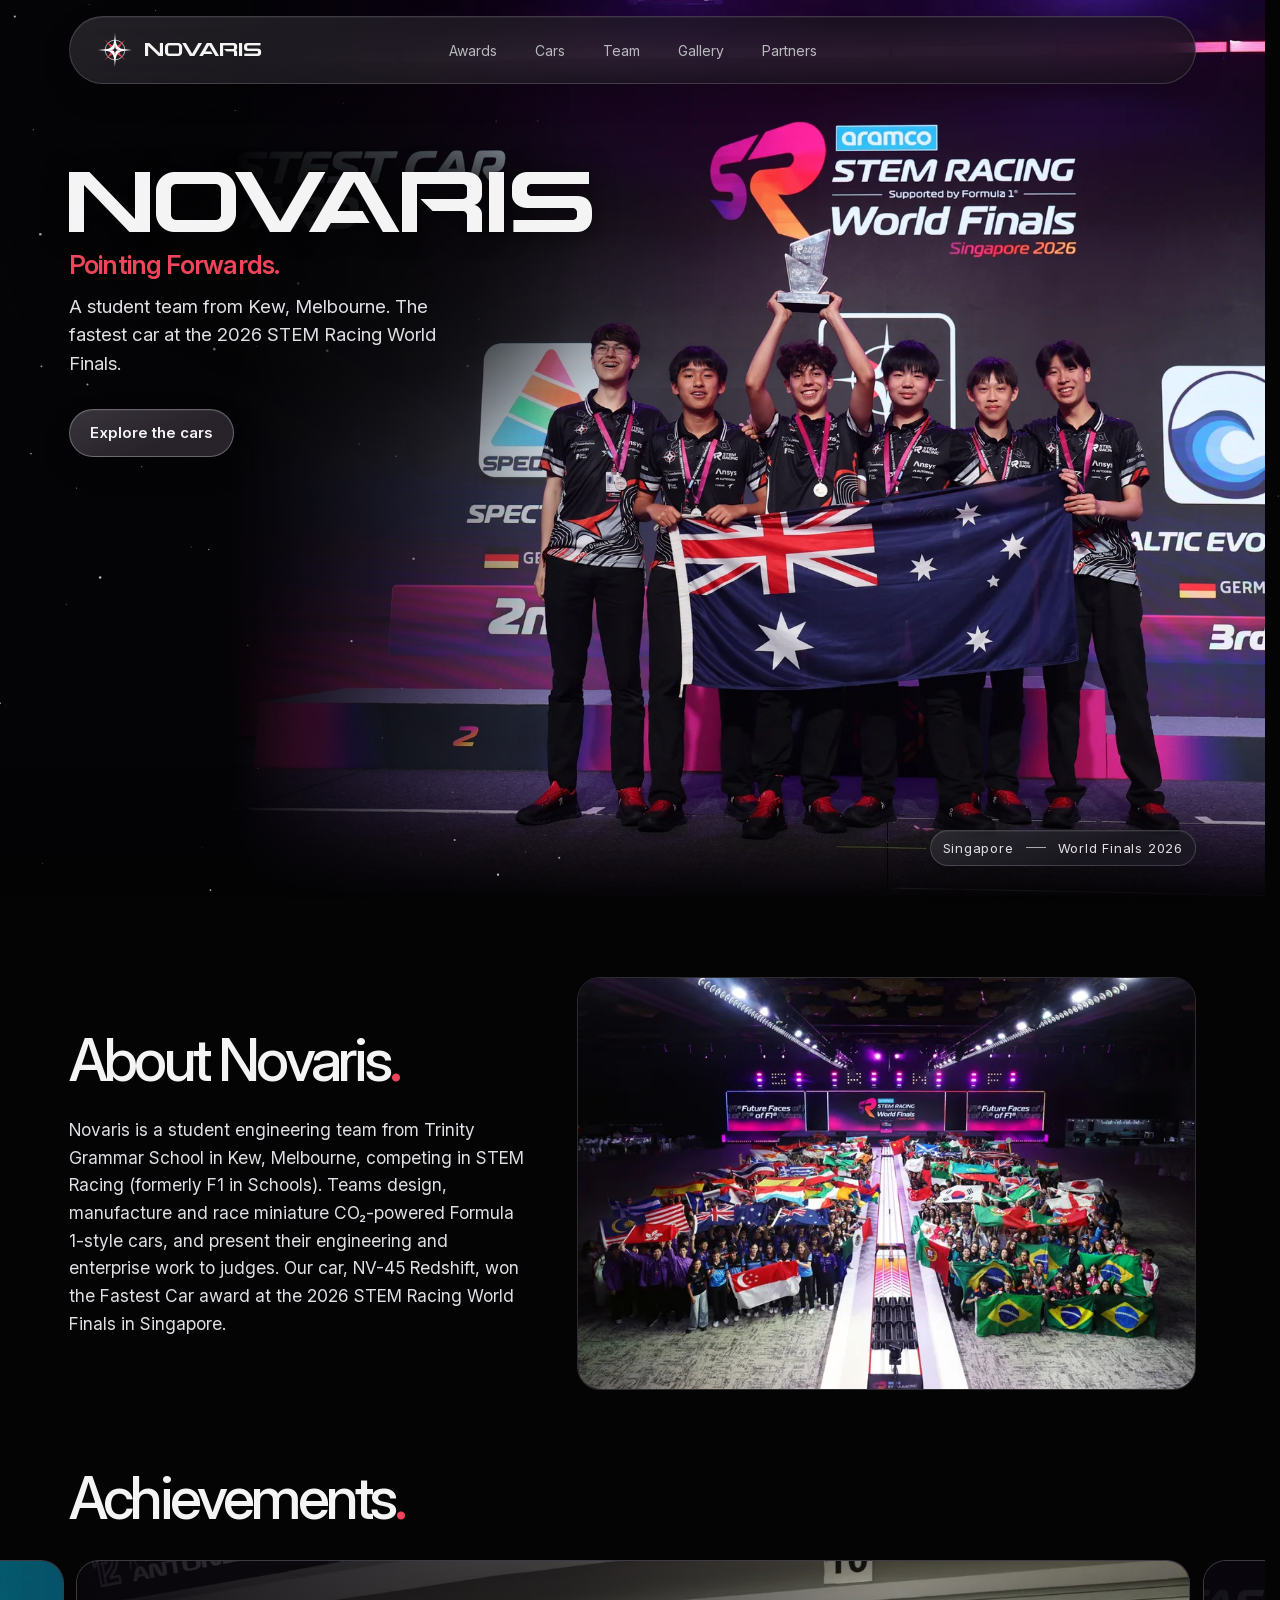
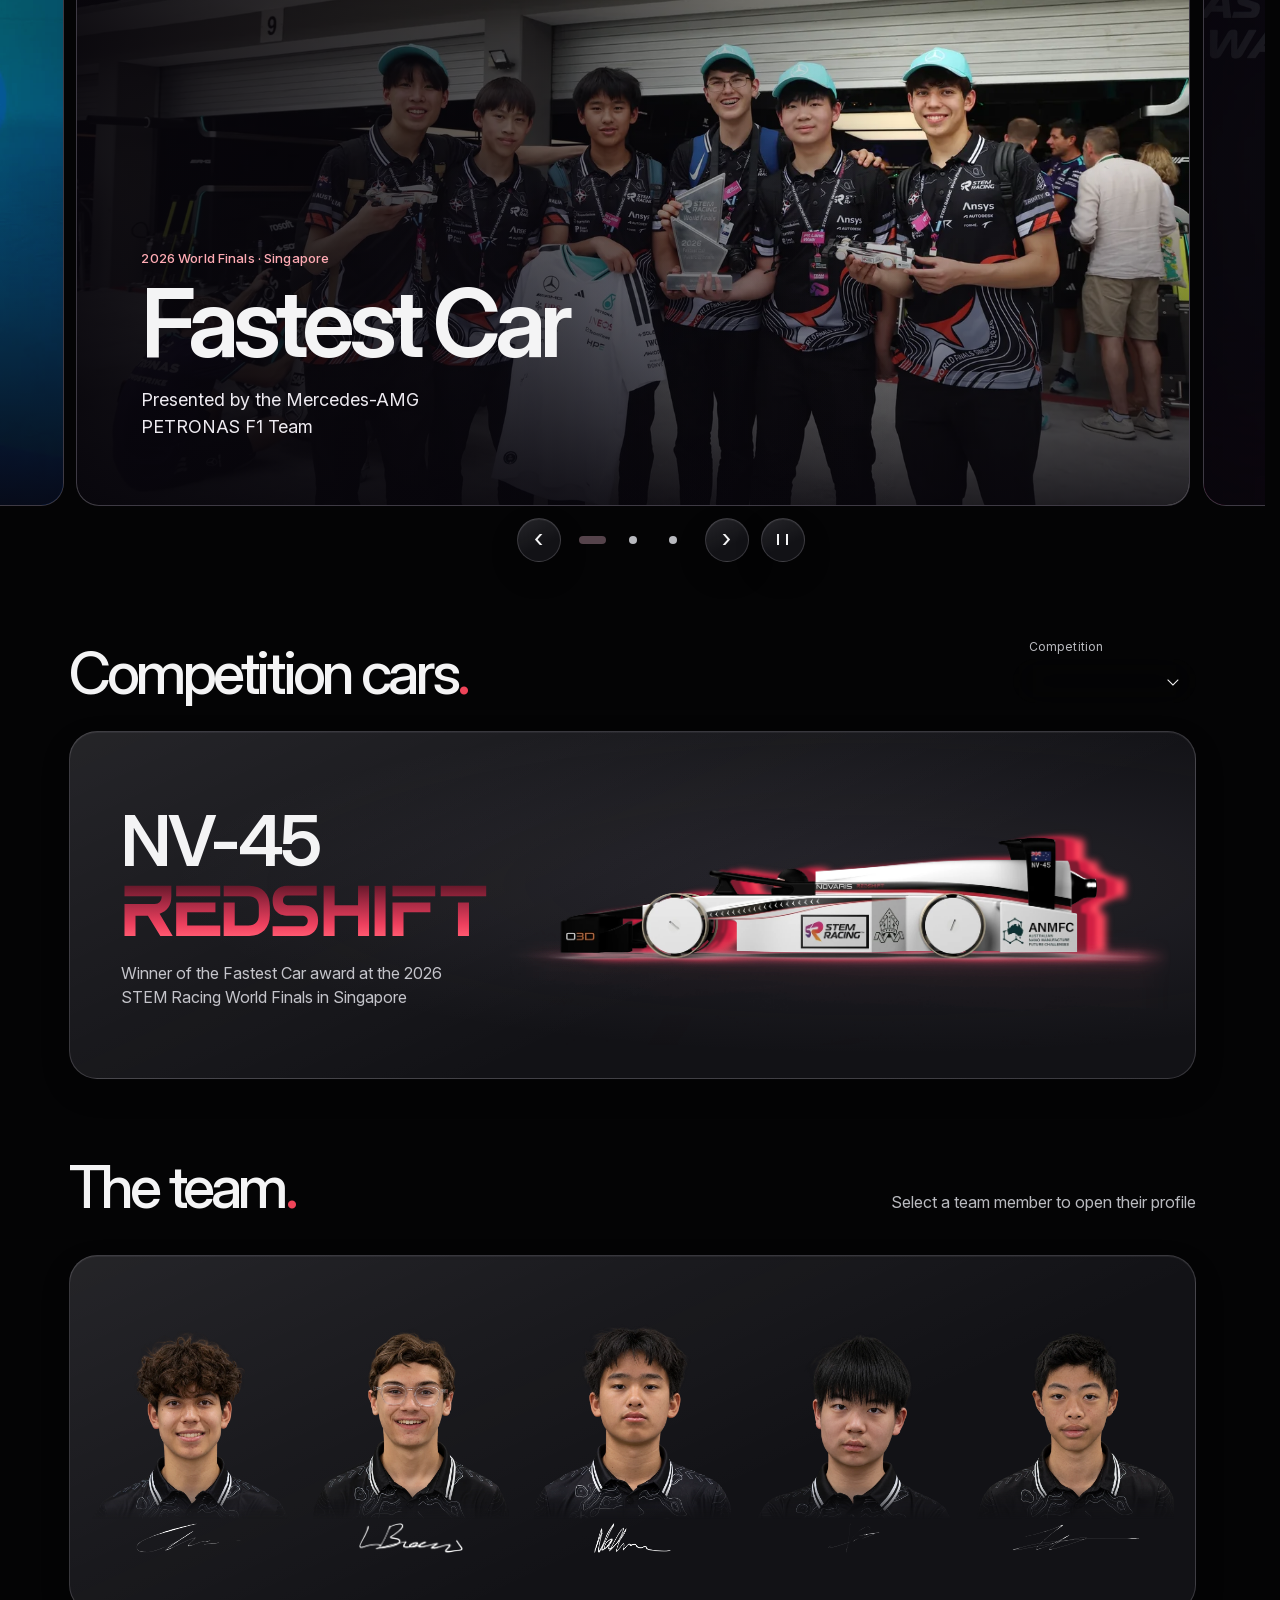
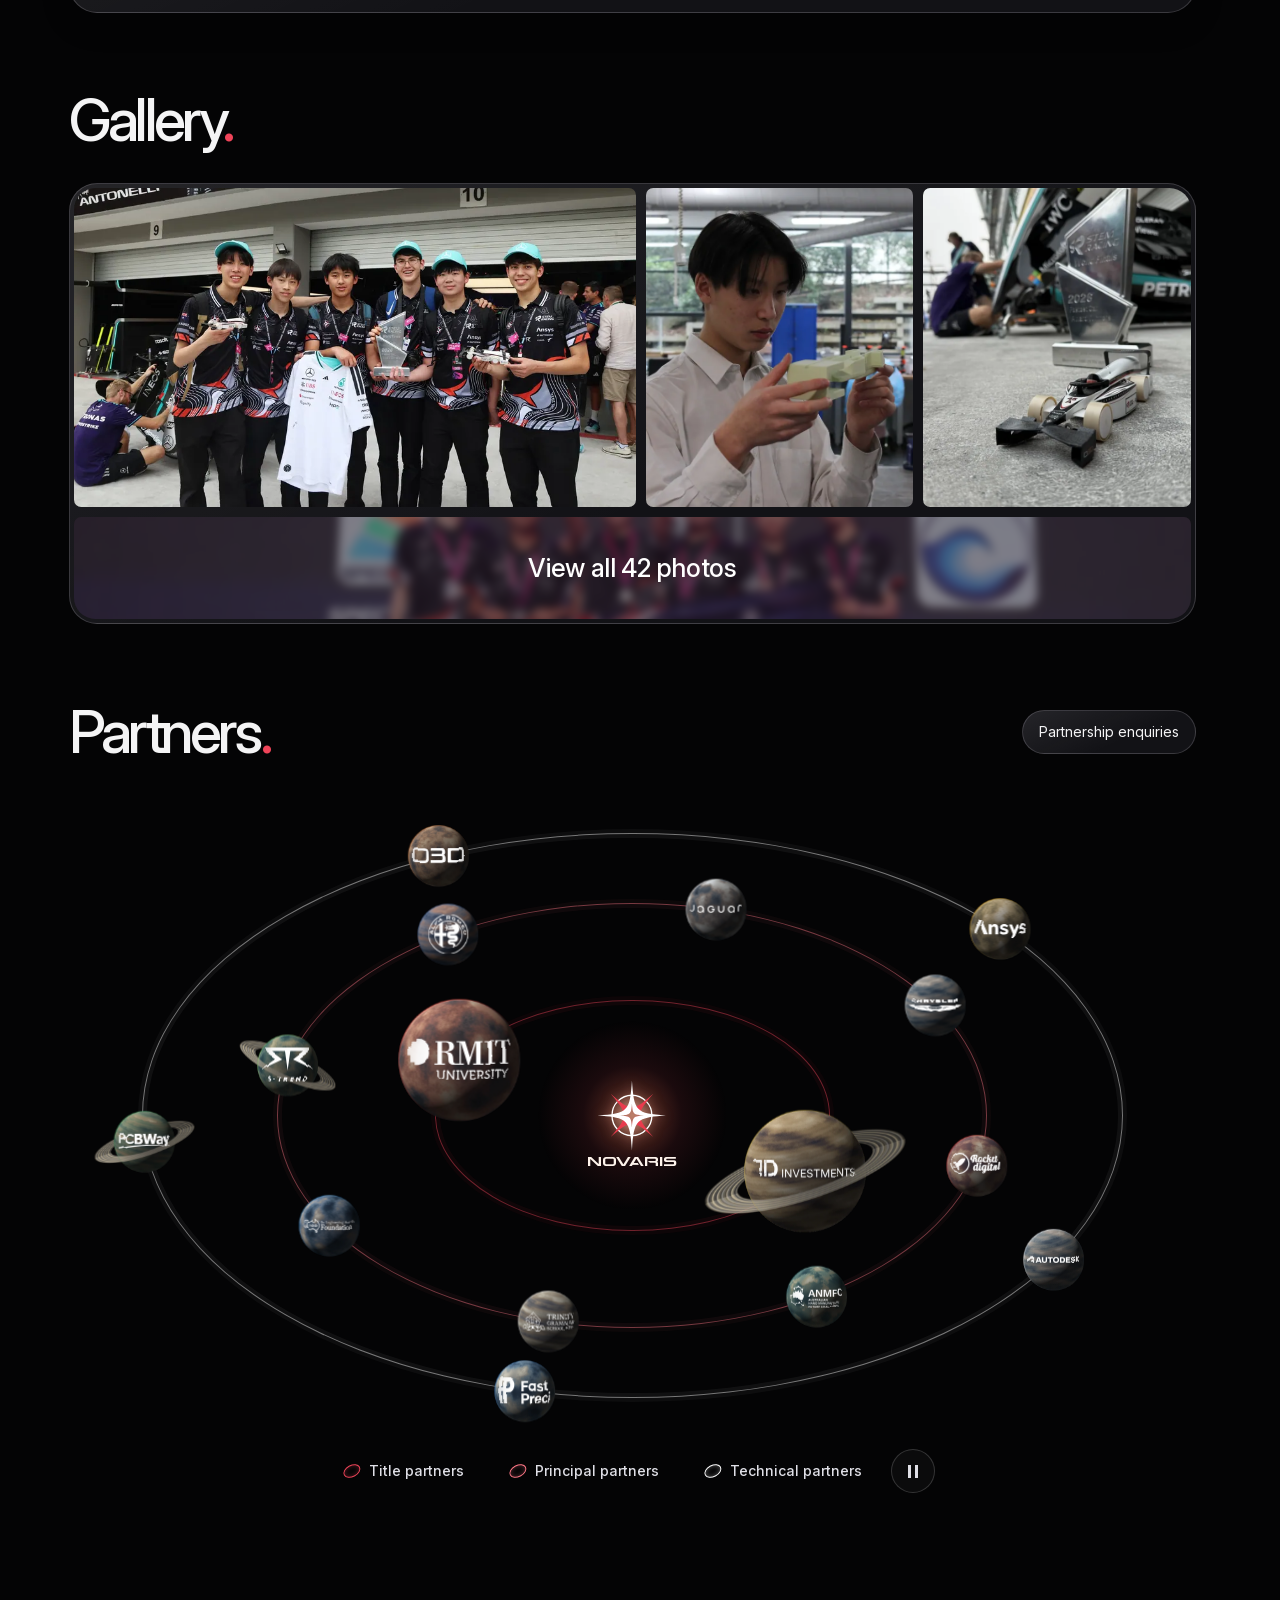
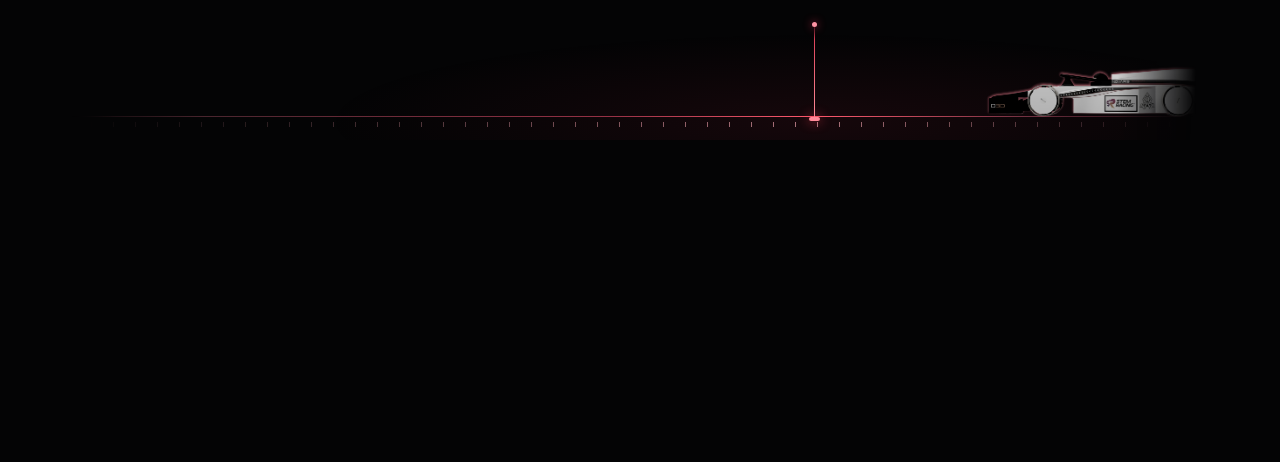
==== commit e2a0106f: "Add team signatures and simplify gallery header" ====
--- a/index.html
+++ b/index.html
@@ -35,14 +35,14 @@
   <link rel="icon" href="assets/novaris.svg" type="image/svg+xml">
   <link rel="preload" href="assets/InterVariable.woff2" as="font" type="font/woff2" crossorigin>
   <link rel="preload" href="assets/novaris.ttf" as="font" type="font/ttf" crossorigin>
-  <link rel="stylesheet" href="site.css?v=footer-contact">
+  <link rel="stylesheet" href="site.css?v=team-signatures">
   <link rel="stylesheet" href="page-loader.css">
   <link rel="stylesheet" href="finish-line.css?v=footer-address">
   <link rel="stylesheet" href="partner-orbits.css?v=tier-colours">
   <script src="starfield.js?v=page-loader" defer></script>
   <script src="finish-line.js?v=longer-braking" defer></script>
   <script src="cars.js?v=redshift-wordmark" defer></script>
-  <script src="team.js" defer></script>
+  <script src="team.js?v=signatures" defer></script>
   <script src="achievements.js?v=photo-glide" type="module"></script>
   <script type="module" src="partner-orbits.js?v=tier-colours"></script>
   <script type="module" src="home-loader.js"></script>
@@ -370,6 +370,7 @@
         <li class="member">
           <button class="member-trigger" type="button" data-member="christian" aria-haspopup="dialog" aria-labelledby="christian-name christian-role" aria-describedby="christian-intro">
             <img class="member-portrait" src="assets/cutout-christian.webp" width="720" height="720" alt="" loading="lazy">
+            <img class="member-signature" src="assets/signatures/christian.svg" alt="" loading="lazy">
             <span class="member-preview">
               <span class="member-copy">
                 <strong class="member-name" id="christian-name">Christian <span class="member-surname">Natoli</span></strong>
@@ -383,6 +384,7 @@
         <li class="member">
           <button class="member-trigger" type="button" data-member="lucas" aria-haspopup="dialog" aria-labelledby="lucas-name lucas-role" aria-describedby="lucas-intro">
             <img class="member-portrait" src="assets/cutout-lucas.webp" width="720" height="720" alt="" loading="lazy">
+            <img class="member-signature" src="assets/signatures/lucas.svg" alt="" loading="lazy">
             <span class="member-preview">
               <span class="member-copy">
                 <strong class="member-name" id="lucas-name">Lucas <span class="member-surname">Bosco</span></strong>
@@ -396,6 +398,7 @@
         <li class="member">
           <button class="member-trigger" type="button" data-member="nathan" aria-haspopup="dialog" aria-labelledby="nathan-name nathan-role" aria-describedby="nathan-intro">
             <img class="member-portrait" src="assets/cutout-nathan.webp" width="720" height="720" alt="" loading="lazy">
+            <img class="member-signature" src="assets/signatures/nathan.svg" alt="" loading="lazy">
             <span class="member-preview">
               <span class="member-copy">
                 <strong class="member-name" id="nathan-name">Nathan <span class="member-surname">Chen</span></strong>
@@ -409,6 +412,7 @@
         <li class="member">
           <button class="member-trigger" type="button" data-member="bowen" aria-haspopup="dialog" aria-labelledby="bowen-name bowen-role" aria-describedby="bowen-intro">
             <img class="member-portrait" src="assets/cutout-bowen.webp" width="720" height="720" alt="" loading="lazy">
+            <img class="member-signature" src="assets/signatures/bowen.svg" alt="" loading="lazy">
             <span class="member-preview">
               <span class="member-copy">
                 <strong class="member-name" id="bowen-name">Bowen <span class="member-surname">Tan</span></strong>
@@ -422,6 +426,7 @@
         <li class="member">
           <button class="member-trigger" type="button" data-member="tony" aria-haspopup="dialog" aria-labelledby="tony-name tony-role" aria-describedby="tony-intro">
             <img class="member-portrait" src="assets/cutout-tony.webp" width="720" height="720" alt="" loading="lazy">
+            <img class="member-signature" src="assets/signatures/tony.svg" alt="" loading="lazy">
             <span class="member-preview">
               <span class="member-copy">
                 <strong class="member-name" id="tony-name">Tony <span class="member-surname">Shen</span></strong>
--- a/site.css
+++ b/site.css
@@ -666,6 +666,15 @@
   transform: scale(calc(1 + .06 * var(--member-highlight)));
   transition-property: transform;
 }
+.member-signature {
+  display: block;
+  width: min(85%, 8rem);
+  height: clamp(1rem, 3.5vw, 2.2rem);
+  margin-top: .25rem;
+  object-fit: contain;
+  filter: brightness(0) invert(1);
+  pointer-events: none;
+}
 .member-preview {
   position: absolute;
   inset: auto .18rem 0;
@@ -727,7 +736,29 @@
   .member, .member-portrait {
     transition-delay: var(--lineup-shift-delay);
   }
-  .member-trigger { --member-copy-inset: clamp(.7rem, 1.45vw, 1.4rem); }
+  .member-trigger {
+    --member-copy-inset: clamp(.7rem, 1.45vw, 1.4rem);
+    --member-signature-height: clamp(1.5rem, 2.4vw, 2.2rem);
+    --member-signature-gap: .25rem;
+  }
+  .member-signature {
+    position: absolute;
+    top: calc(100% - 4.85rem + var(--member-signature-gap));
+    left: 50%;
+    width: min(82%, 8rem);
+    height: var(--member-signature-height);
+    margin: 0;
+    transform: translateX(-50%);
+    transition: top 450ms var(--highlight-glide-easing), left 450ms var(--highlight-glide-easing),
+      transform 450ms var(--highlight-glide-easing), object-position 450ms var(--highlight-glide-easing);
+  }
+  .team-roster:not(.has-sliding-background) .member:has(.member-trigger:is(:hover, :focus-visible)) .member-signature,
+  .member.is-copy-visible .member-signature {
+    top: calc(var(--member-copy-inset) + var(--member-name-height, 1.2em) + var(--member-signature-gap));
+    left: var(--member-copy-inset);
+    transform: translateX(0);
+    object-position: left center;
+  }
   .member-preview {
     --member-copy-visible: var(--member-highlight);
     inset: var(--member-copy-inset) .65rem auto var(--member-copy-inset);
@@ -760,7 +791,11 @@
   .has-sliding-background .member-copy {
     transition-delay: calc(var(--member-copy-exit) * (1 - var(--member-copy-visible)));
   }
-  .member-name { font-size: clamp(1.125rem, 2.35vw, 2.6rem); line-height: 1.05; }
+  .member-name {
+    margin-bottom: calc(var(--member-signature-height) + var(--member-signature-gap));
+    font-size: clamp(1.125rem, 2.35vw, 2.6rem);
+    line-height: 1.05;
+  }
   .member-role { font-size: clamp(.875rem, 1.25vw, 1.25rem); line-height: 1.25; }
   .member-intro { font-size: clamp(.94rem, 1.2vw, 1.25rem); margin-top: .5rem; }
   .member-portrait {
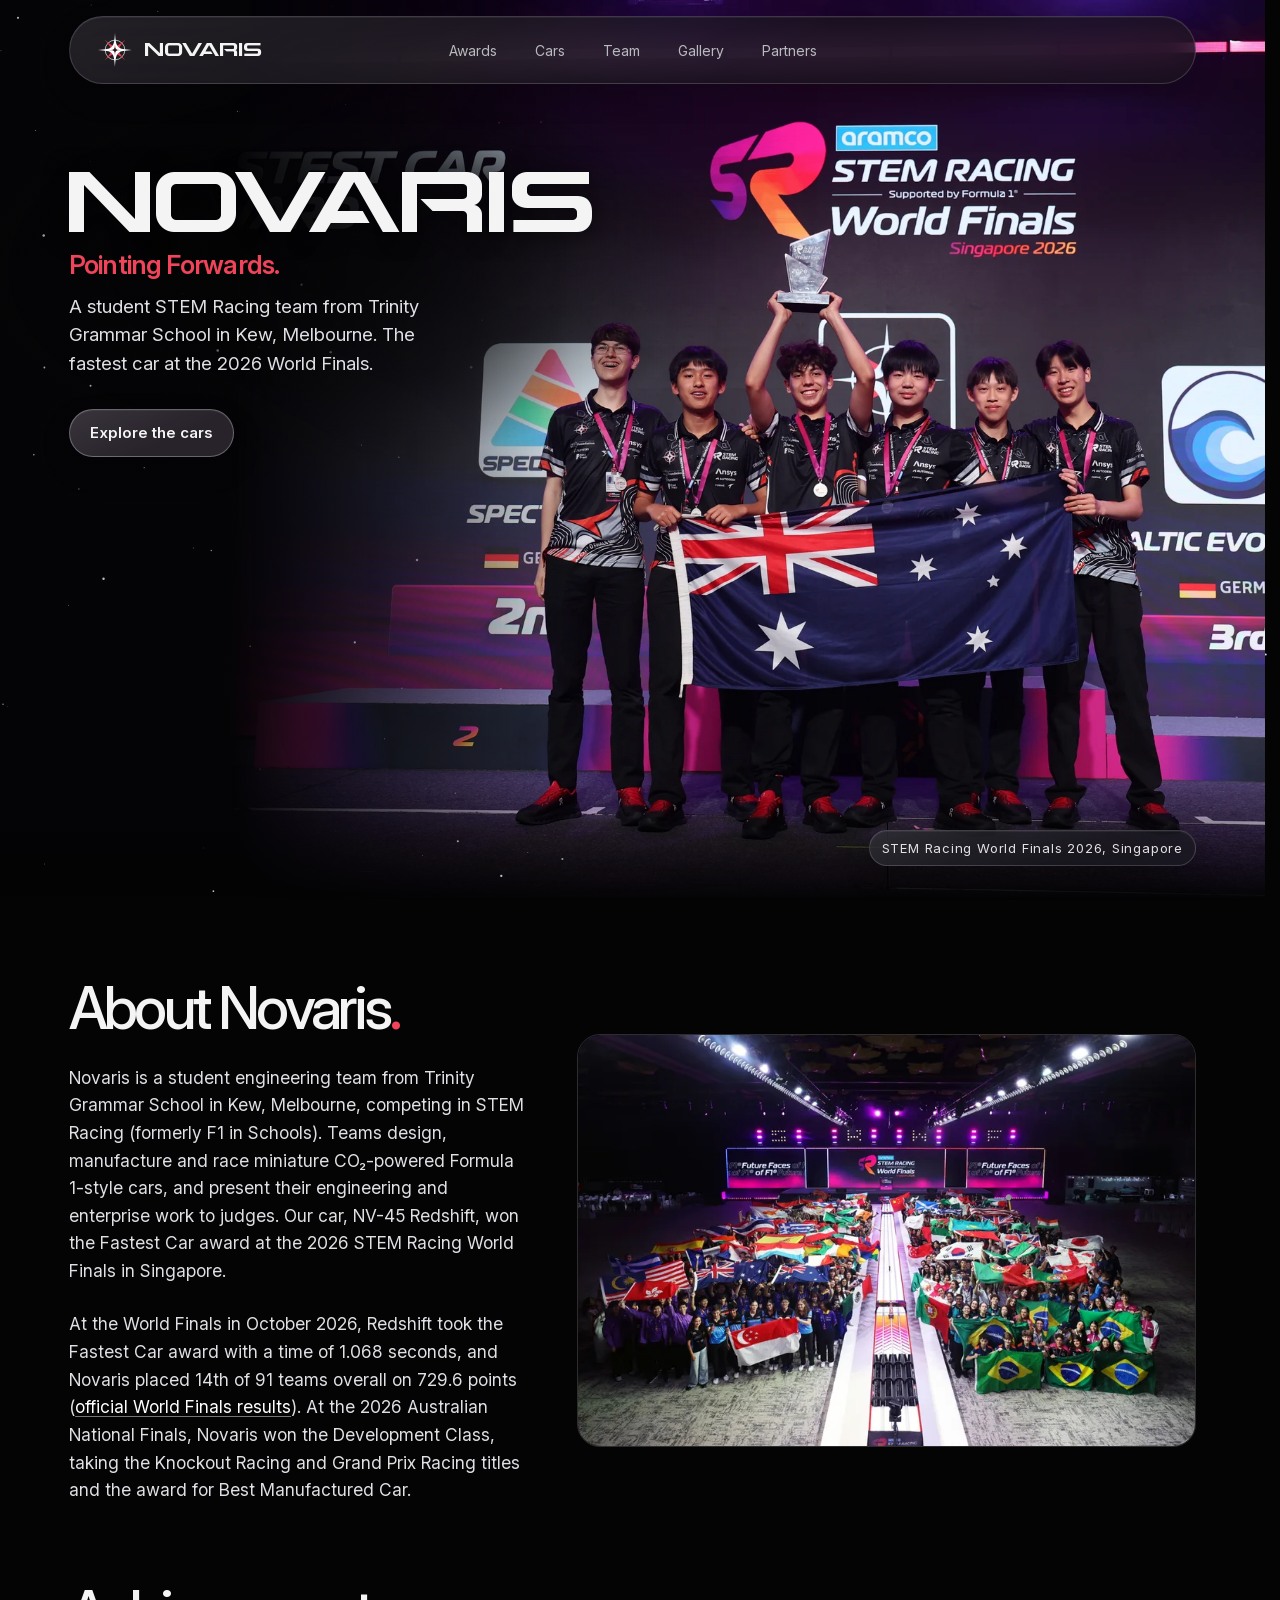
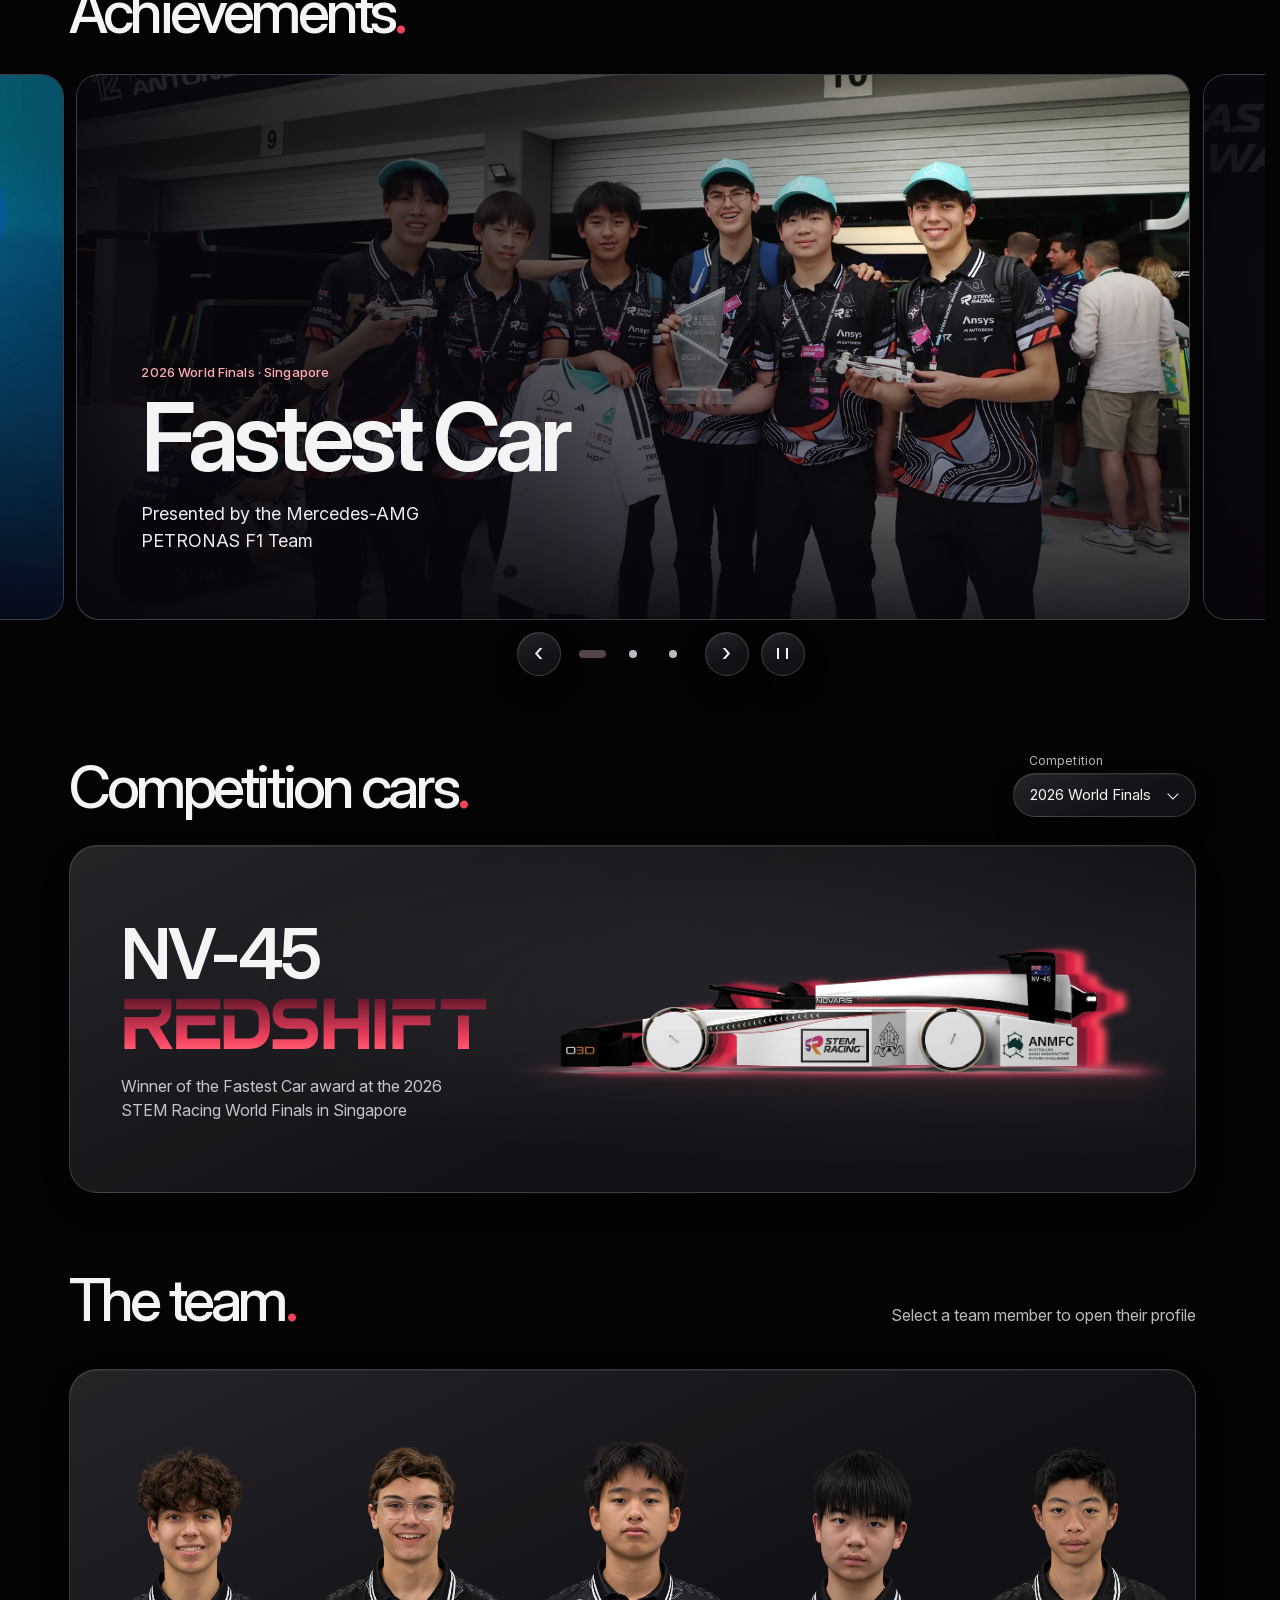
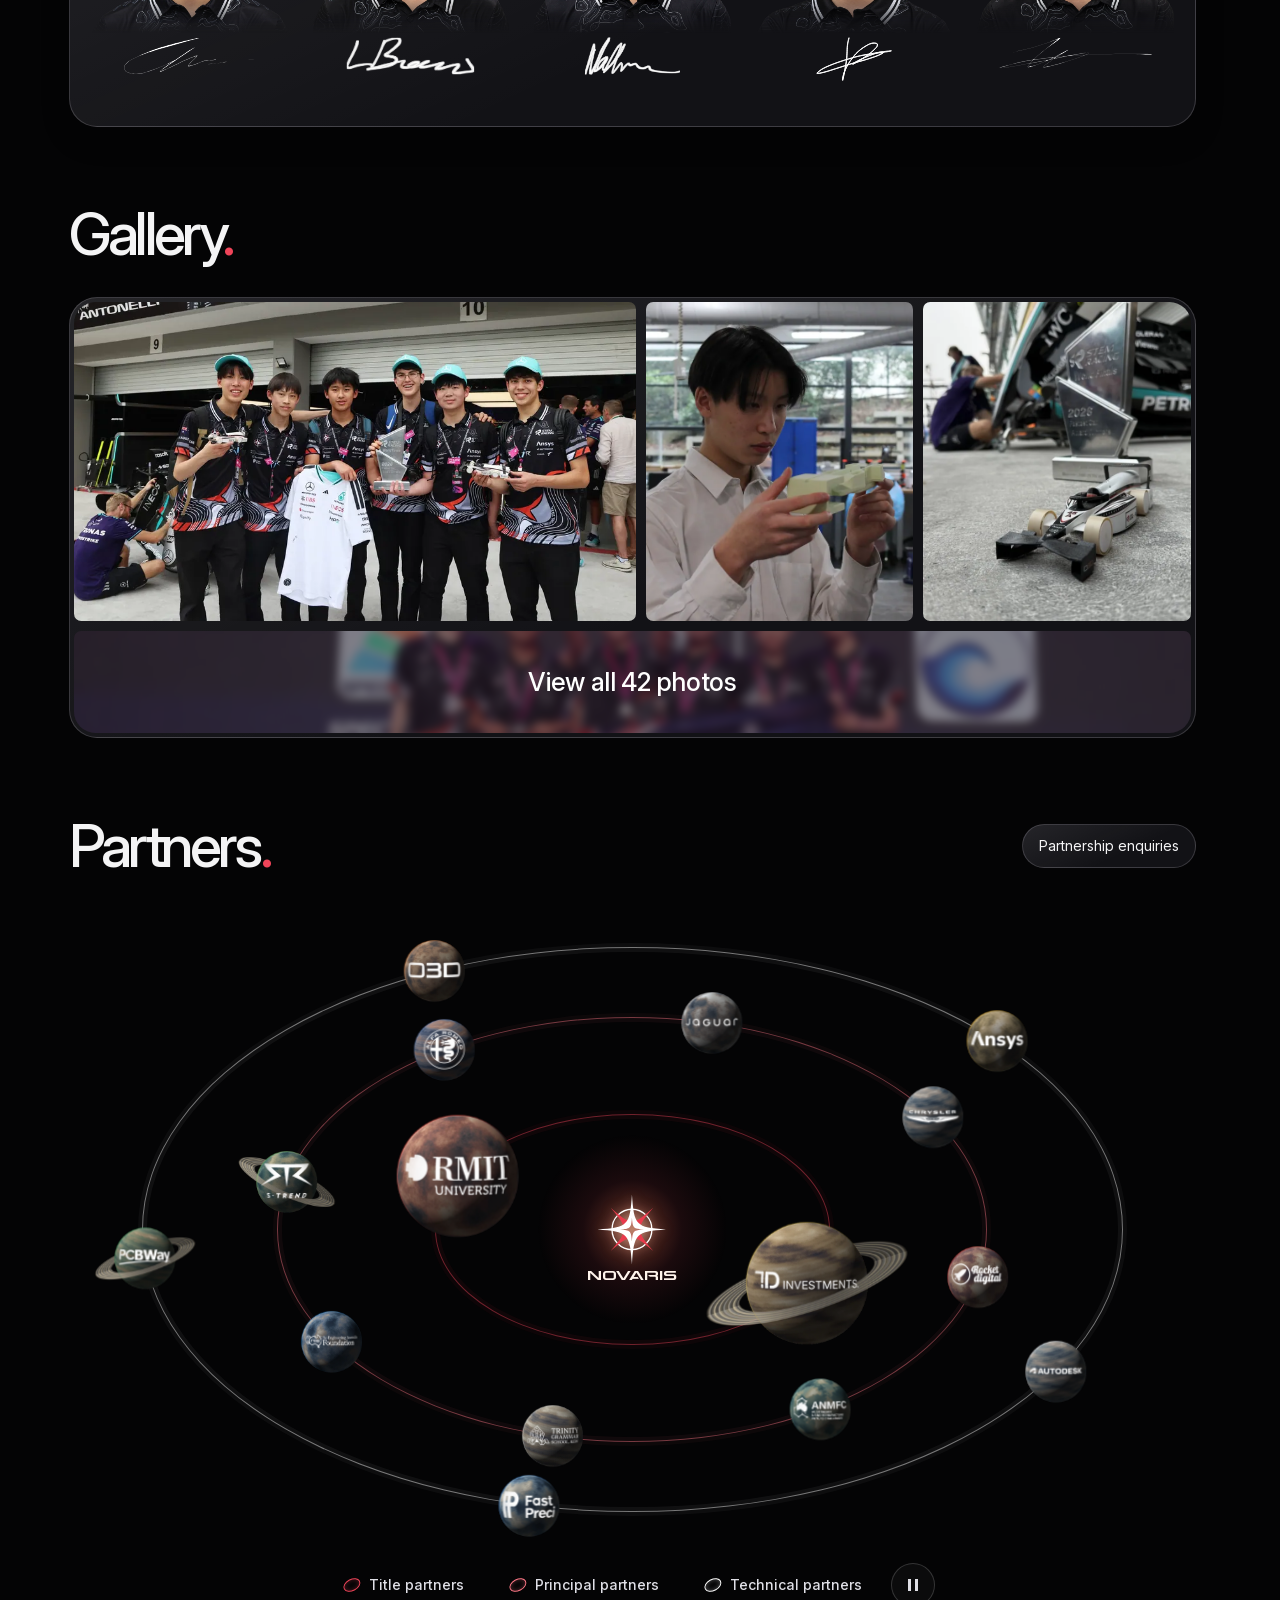
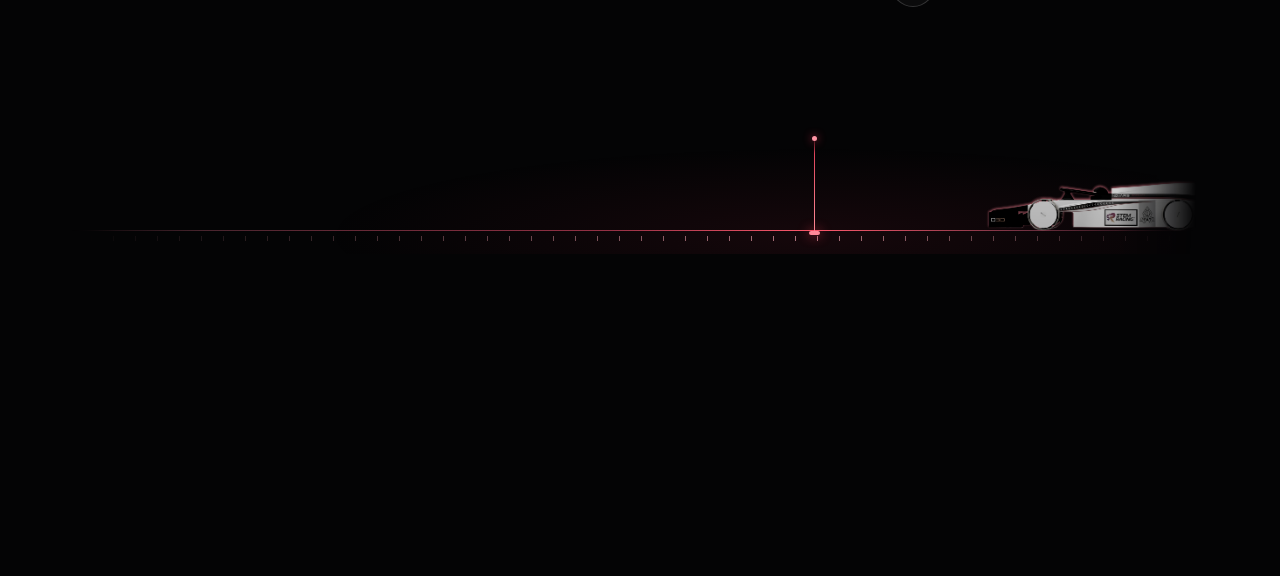
==== commit 9e7a5855: "Publish SEO, loading, and design refinements" ====
--- a/index.html
+++ b/index.html
@@ -4,38 +4,36 @@
   <meta charset="utf-8">
   <meta name="viewport" content="width=device-width, initial-scale=1">
   <meta name="theme-color" content="#040405">
-  <meta name="description" content="Meet Novaris, the Australian STEM Racing team, and explore NV-45 Redshift, winner of the 2026 World Finals Fastest Car award.">
+  <meta name="description" content="Novaris is a STEM Racing (formerly F1 in Schools) team from Trinity Grammar School, Melbourne. NV-45 Redshift won Fastest Car at the 2026 World Finals.">
   <!-- Link previews (Instagram, Messenger, LinkedIn, iMessage…). Images need full https:// addresses. -->
   <meta property="og:type" content="website">
   <meta property="og:url" content="https://team-novaris.com/">
   <link rel="canonical" href="https://team-novaris.com/">
   <meta property="og:site_name" content="Novaris">
-  <meta property="og:title" content="Novaris | Australian STEM Racing Team, World Finals Fastest Car">
-  <meta property="og:description" content="Meet Novaris, the Australian STEM Racing team, and explore NV-45 Redshift, winner of the 2026 World Finals Fastest Car award.">
+  <meta property="og:title" content="Novaris STEM Racing | 2026 World Finals Fastest Car, Melbourne">
+  <meta property="og:description" content="Novaris is a STEM Racing (formerly F1 in Schools) team from Trinity Grammar School, Melbourne. NV-45 Redshift won Fastest Car at the 2026 World Finals.">
   <meta property="og:image" content="https://team-novaris.com/assets/share.jpg">
   <meta property="og:image:width" content="1200">
   <meta property="og:image:height" content="630">
   <meta property="og:image:alt" content="The Novaris team raises the Fastest Car trophy on stage at the 2026 STEM Racing World Finals in Singapore.">
   <meta name="twitter:card" content="summary_large_image">
-  <title>Novaris | Australian STEM Racing Team, World Finals Fastest Car</title>
+  <title>Novaris STEM Racing | 2026 World Finals Fastest Car, Melbourne</title>
   <script>
     document.documentElement.classList.add("is-site-loading");
+    // Safety net: never keep the page covered for long if the loader script fails.
     const siteLoadingTimeout = setTimeout(() => {
       if (!document.querySelector(".page-loader")?.hidden) return;
-      for (const photo of document.querySelectorAll("img[data-loading-src]")) {
-        photo.src = photo.dataset.loadingSrc;
-      }
       document.dispatchEvent(new Event("site:ready"));
-    }, 15000);
+    }, 5000);
     document.addEventListener("site:ready", () => {
       clearTimeout(siteLoadingTimeout);
       document.documentElement.classList.remove("is-site-loading", "is-site-revealing");
     }, { once: true });
   </script>
   <link rel="icon" href="assets/novaris.svg" type="image/svg+xml">
-  <link rel="preload" href="assets/InterVariable.woff2" as="font" type="font/woff2" crossorigin>
-  <link rel="preload" href="assets/novaris.ttf" as="font" type="font/ttf" crossorigin>
-  <link rel="stylesheet" href="site.css?v=team-signatures">
+  <link rel="preload" href="assets/InterVariable-latin.woff2" as="font" type="font/woff2" crossorigin>
+  <link rel="preload" href="assets/novaris.woff2" as="font" type="font/woff2" crossorigin>
+  <link rel="stylesheet" href="site.css?v=world-finals-caption">
   <link rel="stylesheet" href="page-loader.css">
   <link rel="stylesheet" href="finish-line.css?v=footer-address">
   <link rel="stylesheet" href="partner-orbits.css?v=tier-colours">
@@ -45,8 +43,7 @@
   <script src="team.js?v=signatures" defer></script>
   <script src="achievements.js?v=photo-glide" type="module"></script>
   <script type="module" src="partner-orbits.js?v=tier-colours"></script>
-  <script type="module" src="home-loader.js"></script>
-  <noscript><style>img[data-loading-src] { display: none; }</style></noscript>
+  <script type="module" src="home-loader.js?v=quicker-reveal"></script>
   <!-- Structured data: tells search engines who the team is. Keep it in step with the visible page text. -->
   <script type="application/ld+json">
   {
@@ -57,6 +54,7 @@
         "@id": "https://team-novaris.com/#website",
         "url": "https://team-novaris.com/",
         "name": "Novaris",
+        "alternateName": "Novaris STEM Racing",
         "inLanguage": "en-AU",
         "publisher": {
           "@id": "https://team-novaris.com/#team"
@@ -66,6 +64,8 @@
         "@type": "SportsTeam",
         "@id": "https://team-novaris.com/#team",
         "name": "Novaris",
+        "alternateName": ["Team Novaris", "Novaris STEM Racing"],
+        "disambiguatingDescription": "Student STEM Racing (formerly F1 in Schools) team from Trinity Grammar School, Melbourne. Not affiliated with other organisations named Novaris.",
         "url": "https://team-novaris.com/",
         "sport": "STEM Racing (formerly F1 in Schools)",
         "description": "Novaris is a student engineering team from Trinity Grammar School in Kew, Melbourne, competing in STEM Racing. Its NV-45 Redshift won the Fastest Car award at the 2026 STEM Racing World Finals in Singapore, where Novaris placed 14th overall out of 91 teams. Novaris won the Development Class at the 2026 Australian National Finals.",
@@ -250,23 +250,23 @@
   </header>
   <main>
     <section class="hero" aria-labelledby="hero-title">
-      <img class="stage" data-loading-src="assets/world-finals.webp" width="1920" height="1280" alt="The Novaris team raises the Fastest Car trophy on stage in Singapore, holding the Australian flag.">
-      <noscript><img class="stage" src="assets/world-finals.webp" width="1920" height="1280" fetchpriority="high" alt="The Novaris team raises the Fastest Car trophy on stage in Singapore, holding the Australian flag."></noscript>
+      <img class="stage" src="assets/world-finals.webp" width="1920" height="1280" fetchpriority="high" decoding="async" alt="The Novaris team raises the Fastest Car trophy on stage in Singapore, holding the Australian flag.">
       <div class="shade"></div>
       <div class="hero-content wrap">
         <div class="hero-copy">
           <h1 id="hero-title">NOVARIS</h1>
           <p class="hero-slogan">Pointing Forwards.</p>
-          <p class="intro">A student team from Kew, Melbourne. The fastest car at the 2026 STEM Racing World Finals.</p>
+          <p class="intro">A student STEM Racing team from Trinity Grammar School in Kew, Melbourne. The fastest car at the 2026 World Finals.</p>
           <a class="explore glass pill" href="#cars">Explore the cars</a>
         </div>
       </div>
-      <div class="caption glass pill"><span>Singapore</span><i></i>World Finals 2026</div>
+      <div class="caption glass pill">STEM Racing World Finals 2026, Singapore</div>
     </section>
     <section id="about" class="about wrap" aria-labelledby="about-title">
       <div class="about-copy">
         <h2 id="about-title">About Novaris<span>.</span></h2>
         <p>Novaris is a student engineering team from Trinity Grammar School in Kew, Melbourne, competing in STEM Racing (formerly F1 in Schools). Teams design, manufacture and race miniature CO₂-powered Formula 1-style cars, and present their engineering and enterprise work to judges. Our car, NV-45 Redshift, won the Fastest Car award at the 2026 STEM Racing World Finals in Singapore.</p>
+        <p>At the World Finals in October 2026, Redshift took the Fastest Car award with a time of 1.068 seconds, and Novaris placed 14th of 91 teams overall on 729.6 points (<a href="https://www.stemracing.com/aramco-stem-racing-world-finals-2026" rel="noopener">official World Finals results</a>). At the 2026 Australian National Finals, Novaris won the Development Class, taking the Knockout Racing and Grand Prix Racing titles and the award for Best Manufactured Car.</p>
       </div>
       <figure class="about-photo">
         <img src="assets/gallery/world-finals-flags-preview.webp"
@@ -291,10 +291,8 @@
           </div>
         </article>
         <article class="achievement-slide achievement-standing" aria-labelledby="worlds-standing" aria-roledescription="slide">
-          <img class="achievement-art" data-loading-src="assets/world-finals.webp" width="1920" height="1280"
+          <img class="achievement-art" src="assets/world-finals.webp" width="1920" height="1280"
             alt="The Novaris team on stage at the World Finals in Singapore." loading="lazy" decoding="async">
-          <noscript><img class="achievement-art" src="assets/world-finals.webp" width="1920" height="1280"
-            alt="The Novaris team on stage at the World Finals in Singapore." loading="lazy" decoding="async"></noscript>
           <div class="achievement-copy">
             <p class="eyebrow">2026 World Finals · Singapore</p>
             <h3 id="worlds-standing">14th overall</h3>
@@ -384,7 +382,7 @@
         <li class="member">
           <button class="member-trigger" type="button" data-member="lucas" aria-haspopup="dialog" aria-labelledby="lucas-name lucas-role" aria-describedby="lucas-intro">
             <img class="member-portrait" src="assets/cutout-lucas.webp" width="720" height="720" alt="" loading="lazy">
-            <img class="member-signature" src="assets/signatures/lucas.svg" alt="" loading="lazy">
+            <img class="member-signature" src="assets/signatures/lucas.svg?v=clear-ink" alt="" loading="lazy">
             <span class="member-preview">
               <span class="member-copy">
                 <strong class="member-name" id="lucas-name">Lucas <span class="member-surname">Bosco</span></strong>
@@ -398,7 +396,7 @@
         <li class="member">
           <button class="member-trigger" type="button" data-member="nathan" aria-haspopup="dialog" aria-labelledby="nathan-name nathan-role" aria-describedby="nathan-intro">
             <img class="member-portrait" src="assets/cutout-nathan.webp" width="720" height="720" alt="" loading="lazy">
-            <img class="member-signature" src="assets/signatures/nathan.svg" alt="" loading="lazy">
+            <img class="member-signature" src="assets/signatures/nathan.svg?v=clear-ink" alt="" loading="lazy">
             <span class="member-preview">
               <span class="member-copy">
                 <strong class="member-name" id="nathan-name">Nathan <span class="member-surname">Chen</span></strong>
@@ -412,7 +410,7 @@
         <li class="member">
           <button class="member-trigger" type="button" data-member="bowen" aria-haspopup="dialog" aria-labelledby="bowen-name bowen-role" aria-describedby="bowen-intro">
             <img class="member-portrait" src="assets/cutout-bowen.webp" width="720" height="720" alt="" loading="lazy">
-            <img class="member-signature" src="assets/signatures/bowen.svg" alt="" loading="lazy">
+            <img class="member-signature" src="assets/signatures/bowen.svg?v=small-screen-ink" alt="" loading="lazy">
             <span class="member-preview">
               <span class="member-copy">
                 <strong class="member-name" id="bowen-name">Bowen <span class="member-surname">Tan</span></strong>
@@ -448,8 +446,7 @@
           <img src="assets/gallery/pit-lane-thumb.webp" width="637" height="850" alt="" loading="lazy" decoding="async">
         </span>
         <span class="gallery-strip">
-          <img data-loading-src="assets/world-finals.webp" width="1920" height="1280" alt="" loading="lazy" decoding="async">
-          <noscript><img src="assets/world-finals.webp" width="1920" height="1280" alt="" loading="lazy" decoding="async"></noscript>
+          <img src="assets/world-finals.webp" width="1920" height="1280" alt="" loading="lazy" decoding="async">
           <span>View all 42 photos</span>
         </span>
       </a>
--- a/site.css
+++ b/site.css
@@ -1,18 +1,18 @@
 @font-face {
   font-family: Inter;
-  src: url("assets/InterVariable.woff2") format("woff2");
+  src: url("assets/InterVariable-latin.woff2") format("woff2");
   font-weight: 100 900;
   font-style: normal;
   font-display: swap;
 }
 @font-face {
   font-family: Novaris;
-  src: url("assets/novaris.ttf") format("truetype");
+  src: url("assets/novaris.woff2") format("woff2");
   font-display: swap;
 }
 @font-face {
   font-family: "Novaris Wordmark";
-  src: url("assets/novaris.ttf") format("truetype");
+  src: url("assets/novaris.woff2") format("woff2");
   font-display: swap;
   /* Center the capital letters, which extend 72% of an em above the baseline. */
   ascent-override: 86%;
@@ -303,8 +303,7 @@
   --glass-tint: rgb(68 60 72 / .58);
   --glass-rim: rgb(247 240 255 / .30);
 }
-.caption { position: absolute; bottom: clamp(1.4rem, 3.8svh, 3.2rem); right: var(--gutter); display: flex; align-items: center; gap: .75rem; padding: .5rem .75rem; color: #e2e0e3; letter-spacing: .06em; }
-.caption i { display: block; width: 1.25rem; height: 1px; background: #acaaaf; }
+.caption { position: absolute; bottom: clamp(1.4rem, 3.8svh, 3.2rem); right: var(--gutter); padding: .5rem .75rem; color: #e2e0e3; letter-spacing: .06em; }
 .garage, .team { padding-top: clamp(3.5rem, 6vw, 6.5rem); }
 #cars:focus-visible { outline: none; }
 .garage-head { display: flex; justify-content: space-between; gap: 2rem; align-items: end; padding-bottom: 1.75rem; }
@@ -666,10 +665,13 @@
   transform: scale(calc(1 + .06 * var(--member-highlight)));
   transition-property: transform;
 }
+.member-trigger[data-member="bowen"] {
+  --member-signature-height: clamp(1.9rem, 3.5vw, 2.9rem);
+}
 .member-signature {
   display: block;
-  width: min(85%, 8rem);
-  height: clamp(1rem, 3.5vw, 2.2rem);
+  width: min(100%, 10rem);
+  height: var(--member-signature-height, clamp(1.5rem, 5vw, 3rem));
   margin-top: .25rem;
   object-fit: contain;
   filter: brightness(0) invert(1);
@@ -738,26 +740,30 @@
   }
   .member-trigger {
     --member-copy-inset: clamp(.7rem, 1.45vw, 1.4rem);
-    --member-signature-height: clamp(1.5rem, 2.4vw, 2.2rem);
+    --member-signature-width: min(10rem, var(--lineup-side-width) - .5rem);
+    --member-signature-height: clamp(1.75rem, 3vw, 2.75rem);
     --member-signature-gap: .25rem;
   }
   .member-signature {
     position: absolute;
     top: calc(100% - 4.85rem + var(--member-signature-gap));
-    left: 50%;
-    width: min(82%, 8rem);
-    height: var(--member-signature-height);
+    left: 0;
+    width: auto;
+    height: auto;
+    max-width: var(--member-signature-width);
+    max-height: var(--member-signature-height);
     margin: 0;
-    transform: translateX(-50%);
-    transition: top 450ms var(--highlight-glide-easing), left 450ms var(--highlight-glide-easing),
-      transform 450ms var(--highlight-glide-easing), object-position 450ms var(--highlight-glide-easing);
-  }
-  .team-roster:not(.has-sliding-background) .member:has(.member-trigger:is(:hover, :focus-visible)) .member-signature,
-  .member.is-copy-visible .member-signature {
+    /* Center the artwork itself at rest so it slides as one image. */
+    transform: translateX(calc(var(--member-target-width) / 2 - 50%));
+    transition-property: top, transform;
+    transition-duration: var(--highlight-glide-duration);
+    transition-timing-function: var(--highlight-glide-easing);
+    transition-delay: var(--lineup-shift-delay);
+  }
+  .member.is-highlighted .member-signature,
+  .team-roster:not(.has-sliding-background) .member:has(.member-trigger:is(:hover, :focus-visible)) .member-signature {
     top: calc(var(--member-copy-inset) + var(--member-name-height, 1.2em) + var(--member-signature-gap));
-    left: var(--member-copy-inset);
-    transform: translateX(0);
-    object-position: left center;
+    transform: translateX(var(--member-copy-inset));
   }
   .member-preview {
     --member-copy-visible: var(--member-highlight);
@@ -874,6 +880,8 @@
 }
 .about-copy { display: grid; gap: clamp(1rem, 2vw, 1.75rem); max-width: 46rem; }
 .about-copy p { font-size: clamp(1.03rem, 1.35vw, 1.3rem); line-height: 1.6; color: #e0dfe4; }
+.about-copy a { color: #fff; text-decoration: underline; text-decoration-color: rgb(255 255 255 / .45); text-underline-offset: .2em; }
+.about-copy a:hover { text-decoration-color: currentColor; }
 .about-photo img {
   display: block;
   width: 100%;
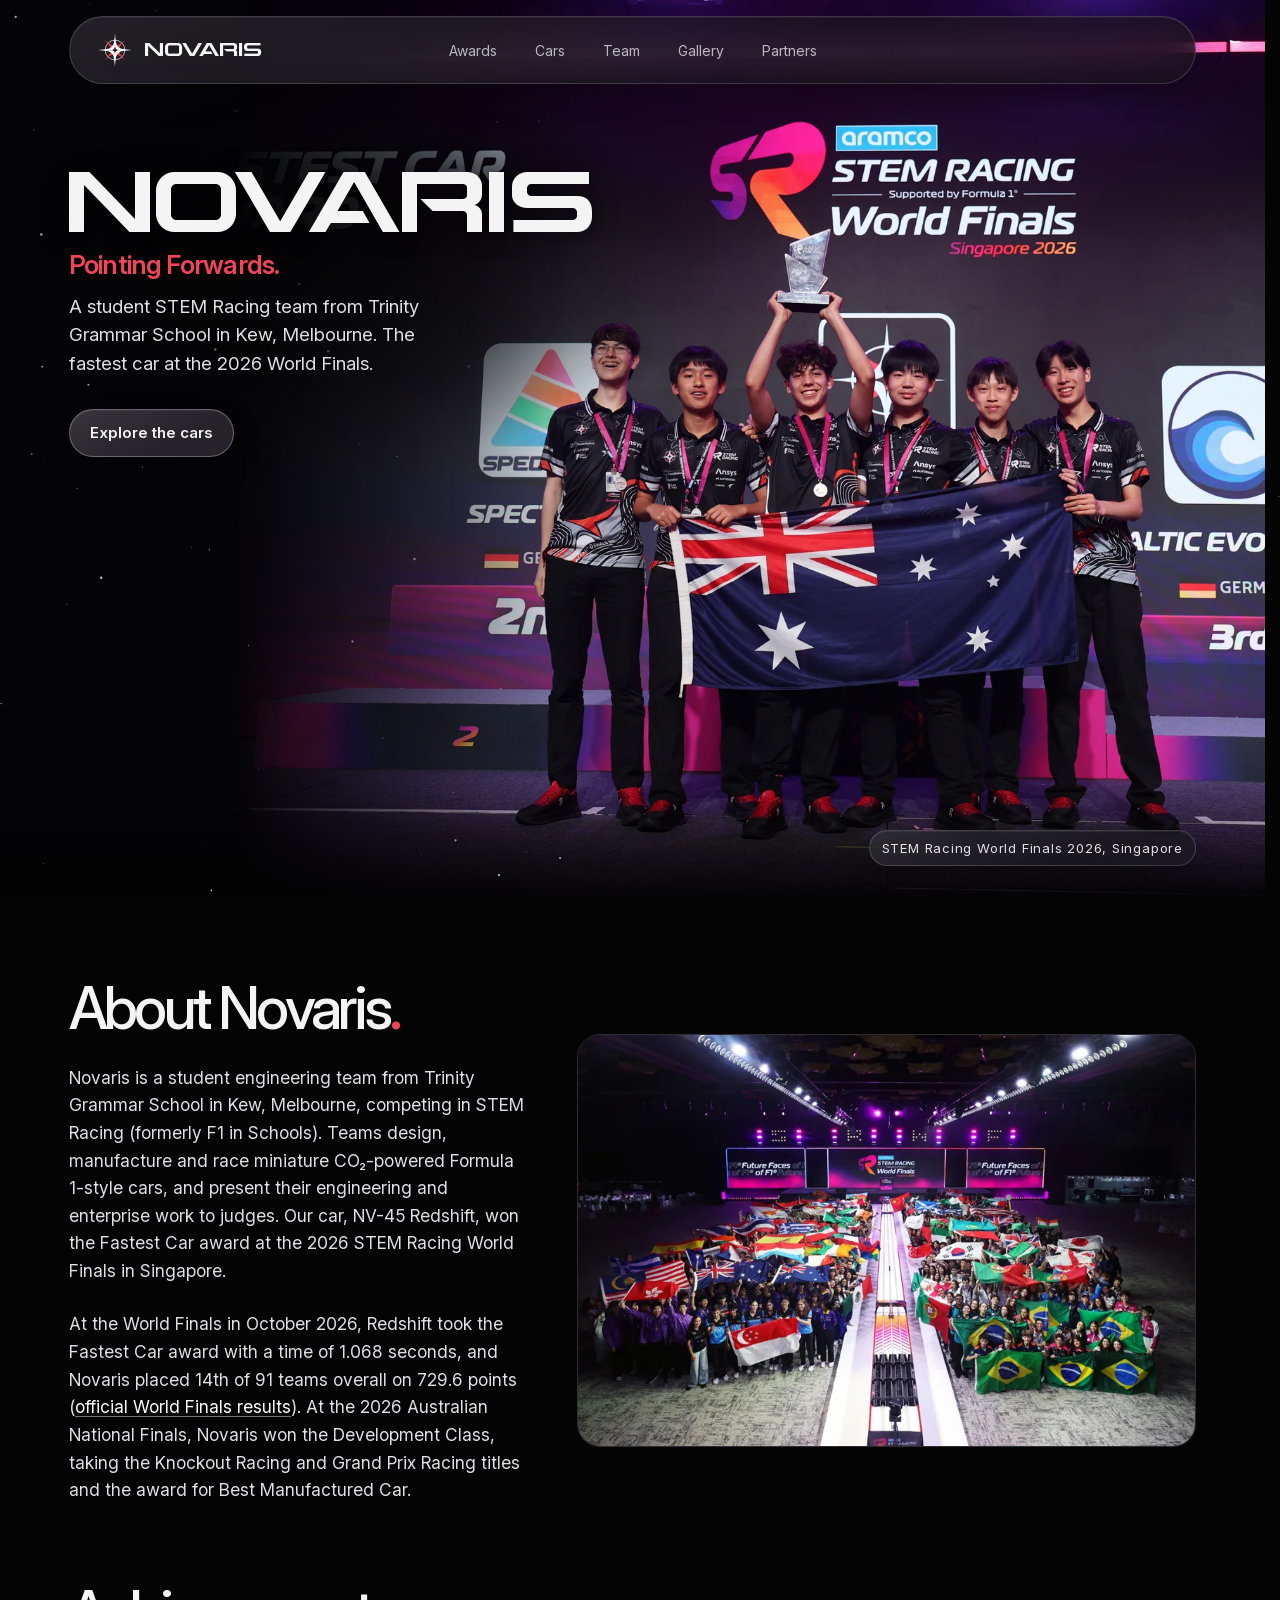
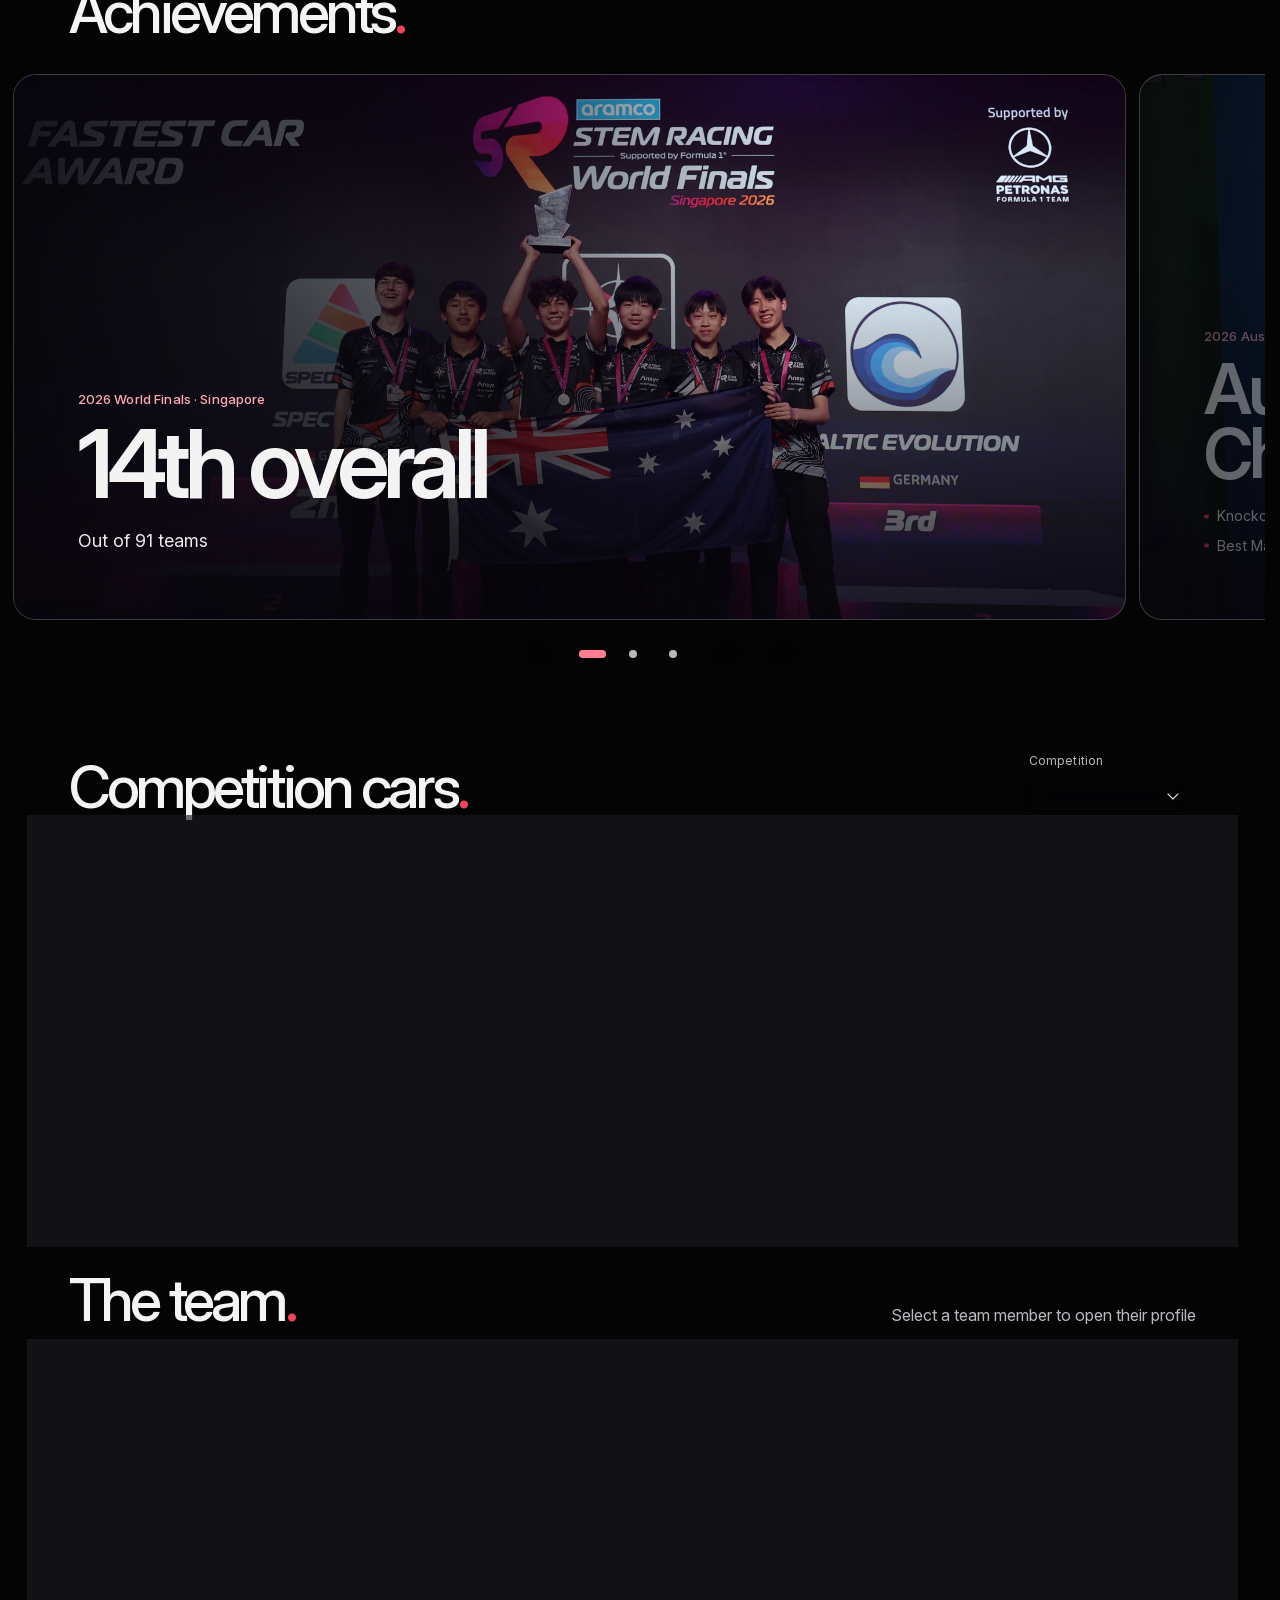
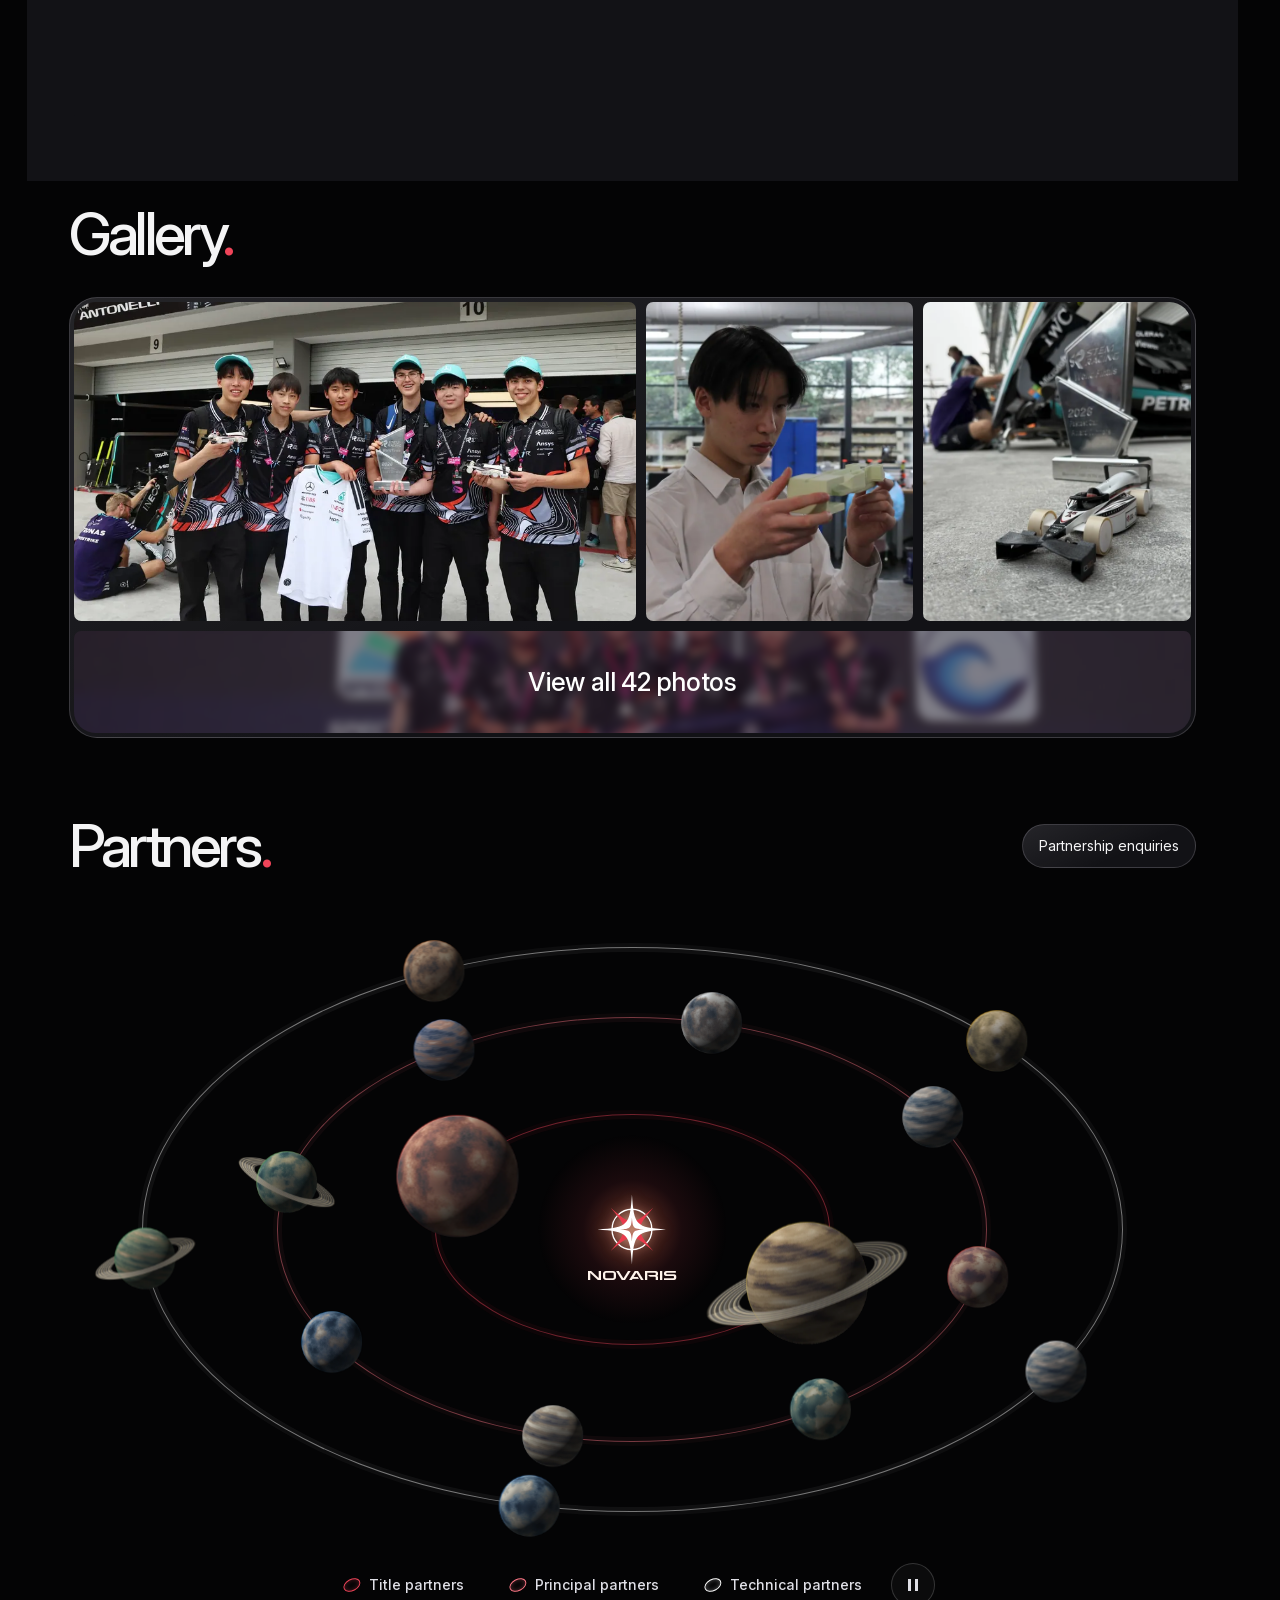
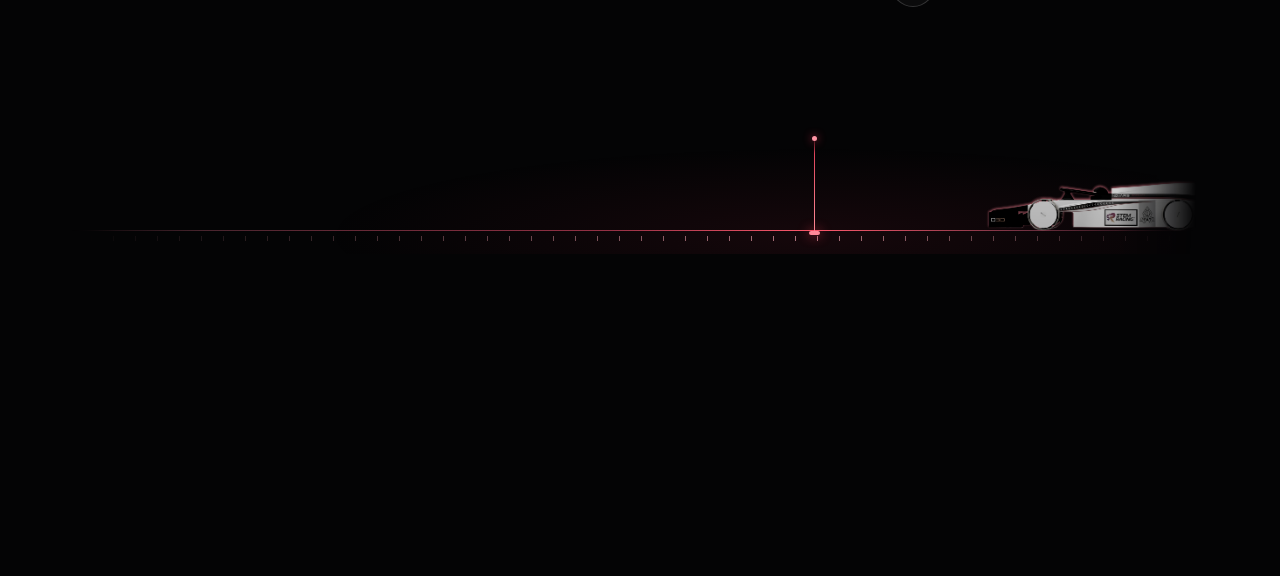
==== commit 8b2307af: "Use consistent thin strokes for team signatures" ====
--- a/index.html
+++ b/index.html
@@ -368,7 +368,7 @@
         <li class="member">
           <button class="member-trigger" type="button" data-member="christian" aria-haspopup="dialog" aria-labelledby="christian-name christian-role" aria-describedby="christian-intro">
             <img class="member-portrait" src="assets/cutout-christian.webp" width="720" height="720" alt="" loading="lazy">
-            <img class="member-signature" src="assets/signatures/christian.svg" alt="" loading="lazy">
+            <img class="member-signature" src="assets/signatures/christian.svg?v=uniform-stroke" alt="" loading="lazy">
             <span class="member-preview">
               <span class="member-copy">
                 <strong class="member-name" id="christian-name">Christian <span class="member-surname">Natoli</span></strong>
@@ -382,7 +382,7 @@
         <li class="member">
           <button class="member-trigger" type="button" data-member="lucas" aria-haspopup="dialog" aria-labelledby="lucas-name lucas-role" aria-describedby="lucas-intro">
             <img class="member-portrait" src="assets/cutout-lucas.webp" width="720" height="720" alt="" loading="lazy">
-            <img class="member-signature" src="assets/signatures/lucas.svg?v=clear-ink" alt="" loading="lazy">
+            <img class="member-signature" src="assets/signatures/lucas.svg?v=uniform-stroke" alt="" loading="lazy">
             <span class="member-preview">
               <span class="member-copy">
                 <strong class="member-name" id="lucas-name">Lucas <span class="member-surname">Bosco</span></strong>
@@ -396,7 +396,7 @@
         <li class="member">
           <button class="member-trigger" type="button" data-member="nathan" aria-haspopup="dialog" aria-labelledby="nathan-name nathan-role" aria-describedby="nathan-intro">
             <img class="member-portrait" src="assets/cutout-nathan.webp" width="720" height="720" alt="" loading="lazy">
-            <img class="member-signature" src="assets/signatures/nathan.svg?v=clear-ink" alt="" loading="lazy">
+            <img class="member-signature" src="assets/signatures/nathan.svg?v=uniform-stroke" alt="" loading="lazy">
             <span class="member-preview">
               <span class="member-copy">
                 <strong class="member-name" id="nathan-name">Nathan <span class="member-surname">Chen</span></strong>
@@ -410,7 +410,7 @@
         <li class="member">
           <button class="member-trigger" type="button" data-member="bowen" aria-haspopup="dialog" aria-labelledby="bowen-name bowen-role" aria-describedby="bowen-intro">
             <img class="member-portrait" src="assets/cutout-bowen.webp" width="720" height="720" alt="" loading="lazy">
-            <img class="member-signature" src="assets/signatures/bowen.svg?v=small-screen-ink" alt="" loading="lazy">
+            <img class="member-signature" src="assets/signatures/bowen.svg?v=uniform-stroke" alt="" loading="lazy">
             <span class="member-preview">
               <span class="member-copy">
                 <strong class="member-name" id="bowen-name">Bowen <span class="member-surname">Tan</span></strong>
@@ -424,7 +424,7 @@
         <li class="member">
           <button class="member-trigger" type="button" data-member="tony" aria-haspopup="dialog" aria-labelledby="tony-name tony-role" aria-describedby="tony-intro">
             <img class="member-portrait" src="assets/cutout-tony.webp" width="720" height="720" alt="" loading="lazy">
-            <img class="member-signature" src="assets/signatures/tony.svg" alt="" loading="lazy">
+            <img class="member-signature" src="assets/signatures/tony.svg?v=uniform-stroke" alt="" loading="lazy">
             <span class="member-preview">
               <span class="member-copy">
                 <strong class="member-name" id="tony-name">Tony <span class="member-surname">Shen</span></strong>
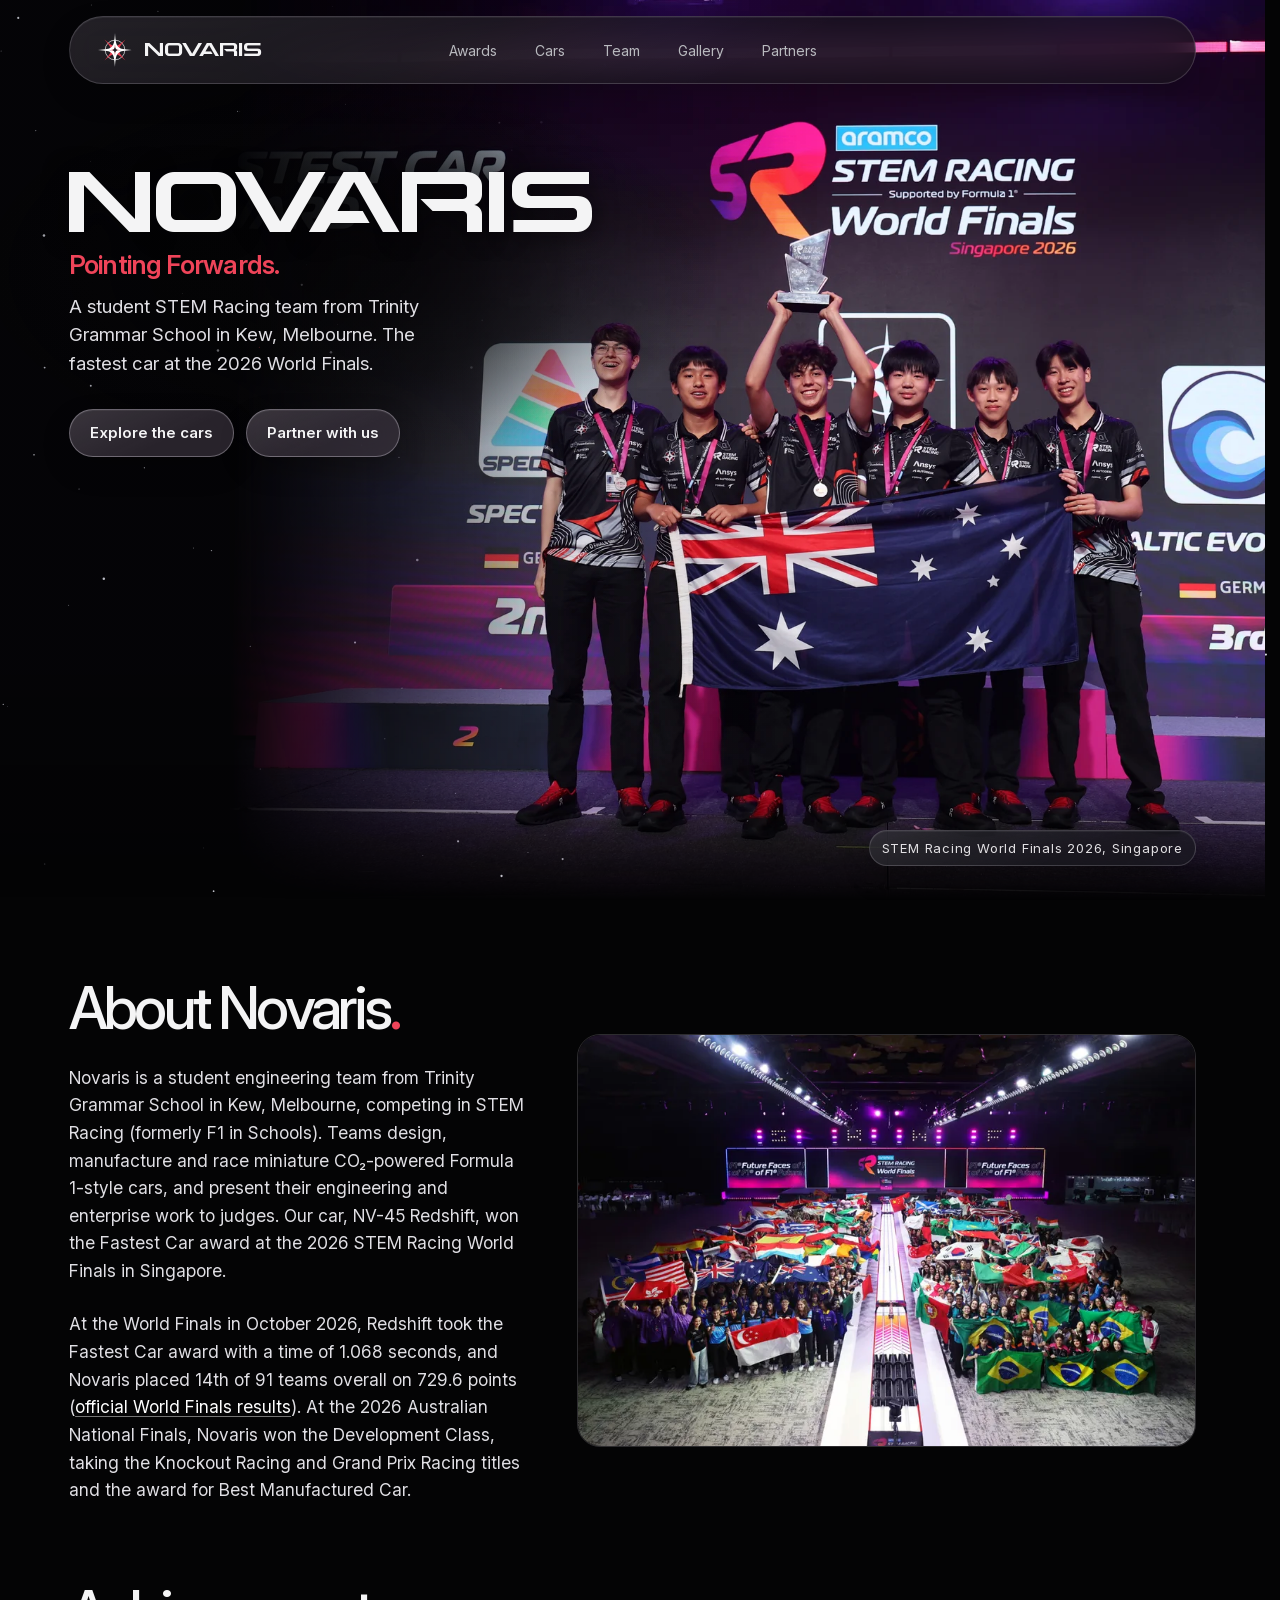
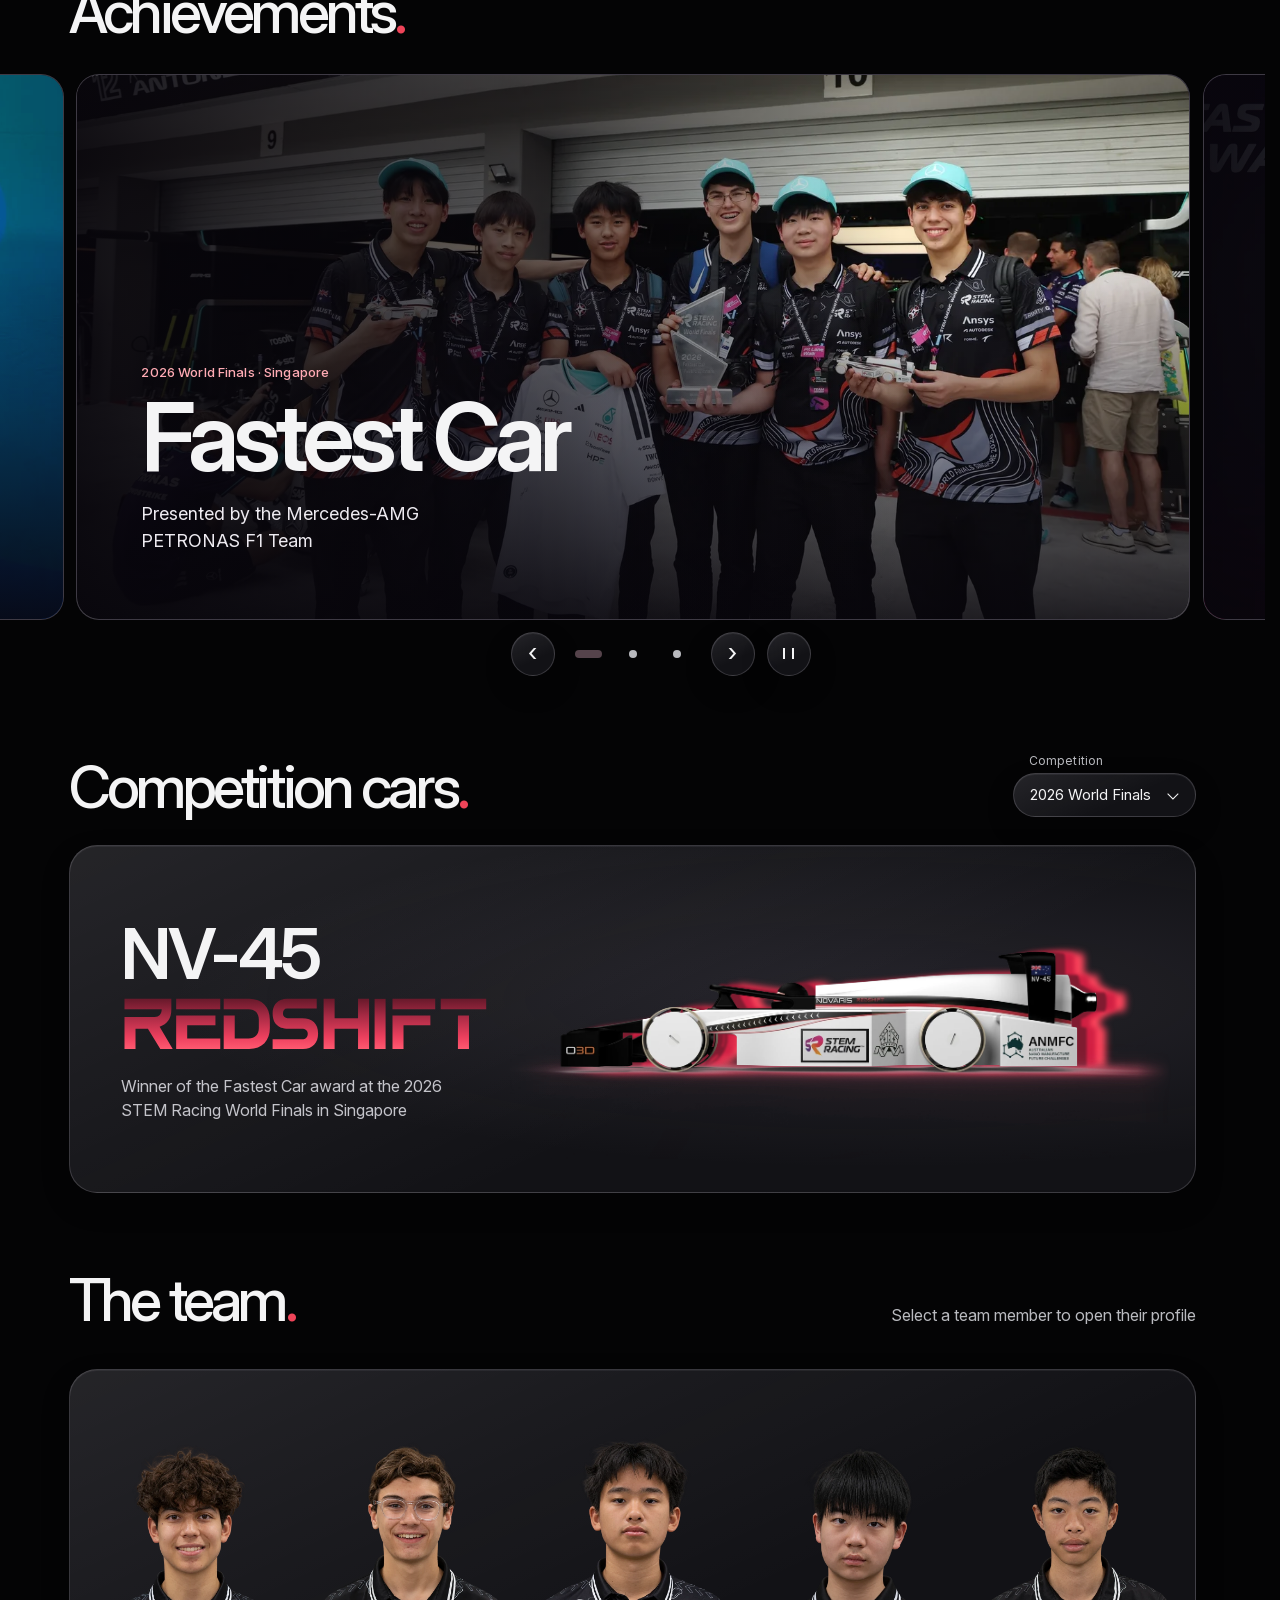
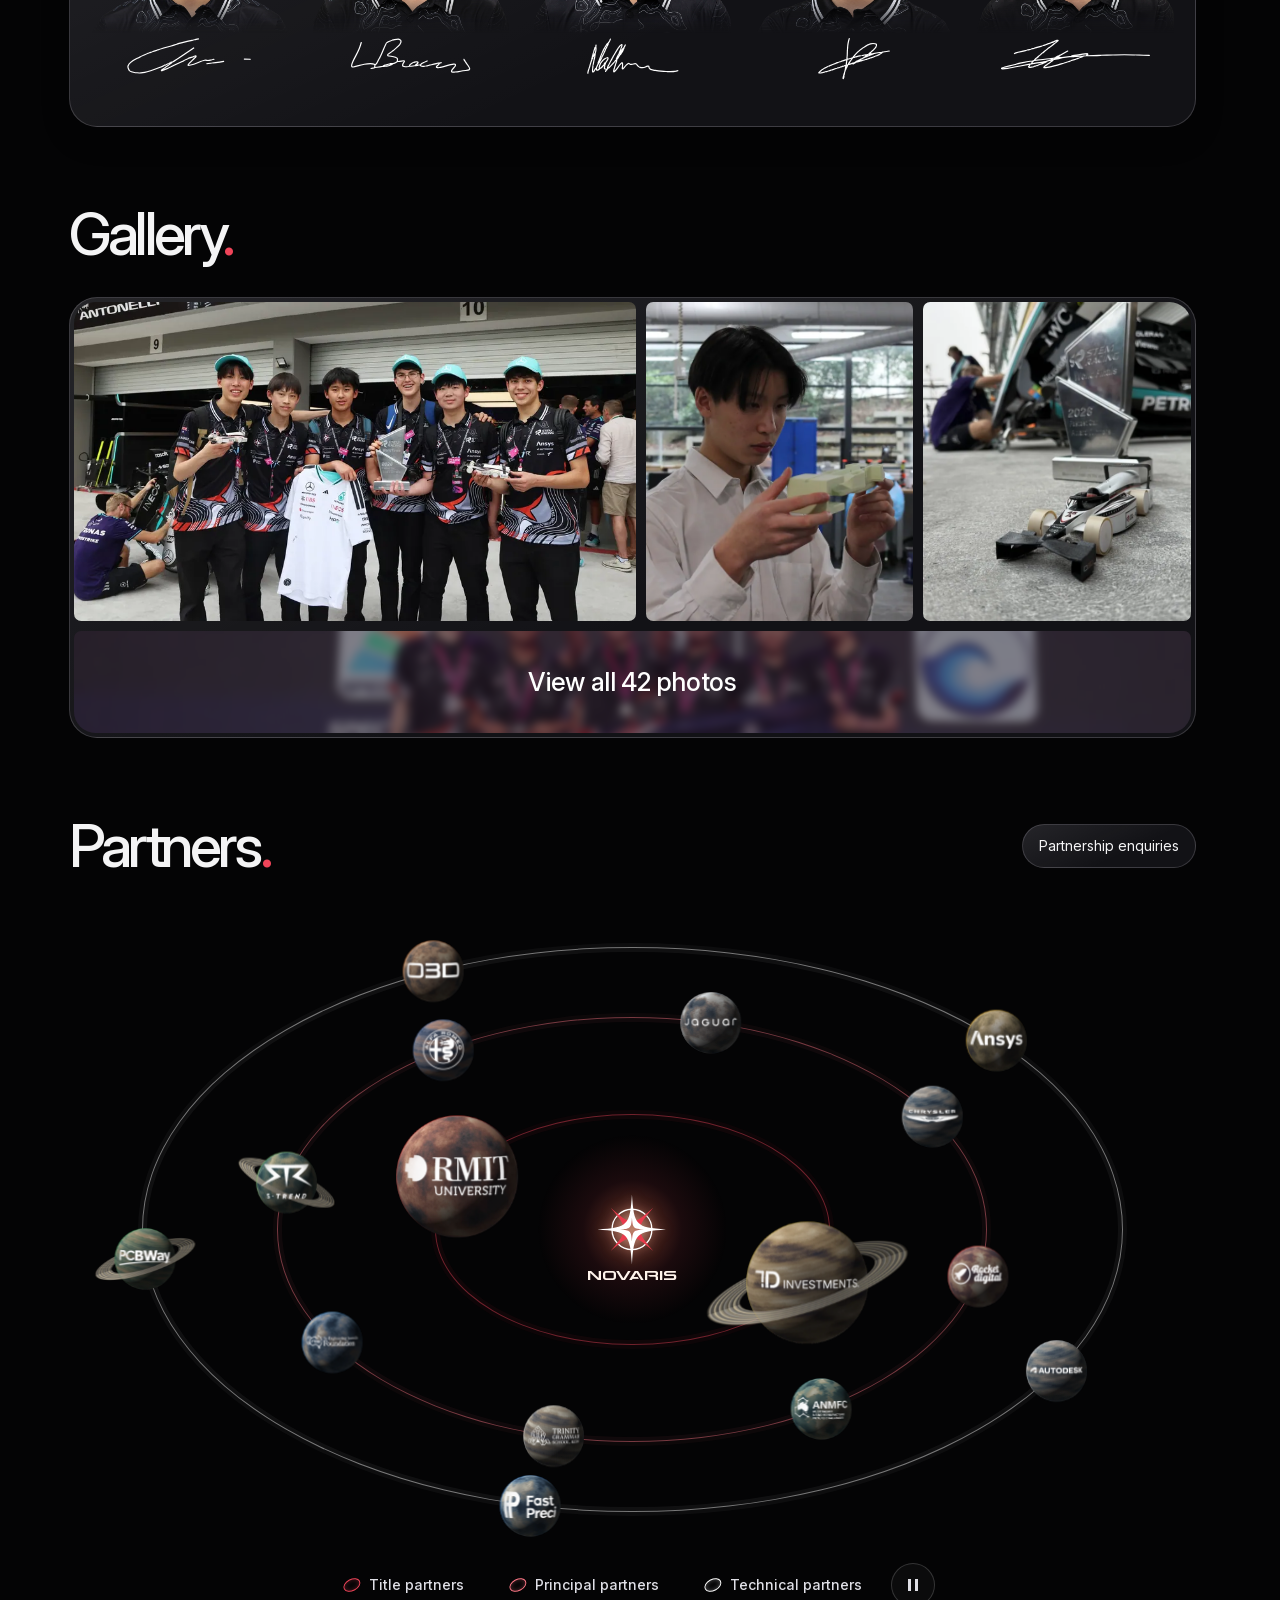
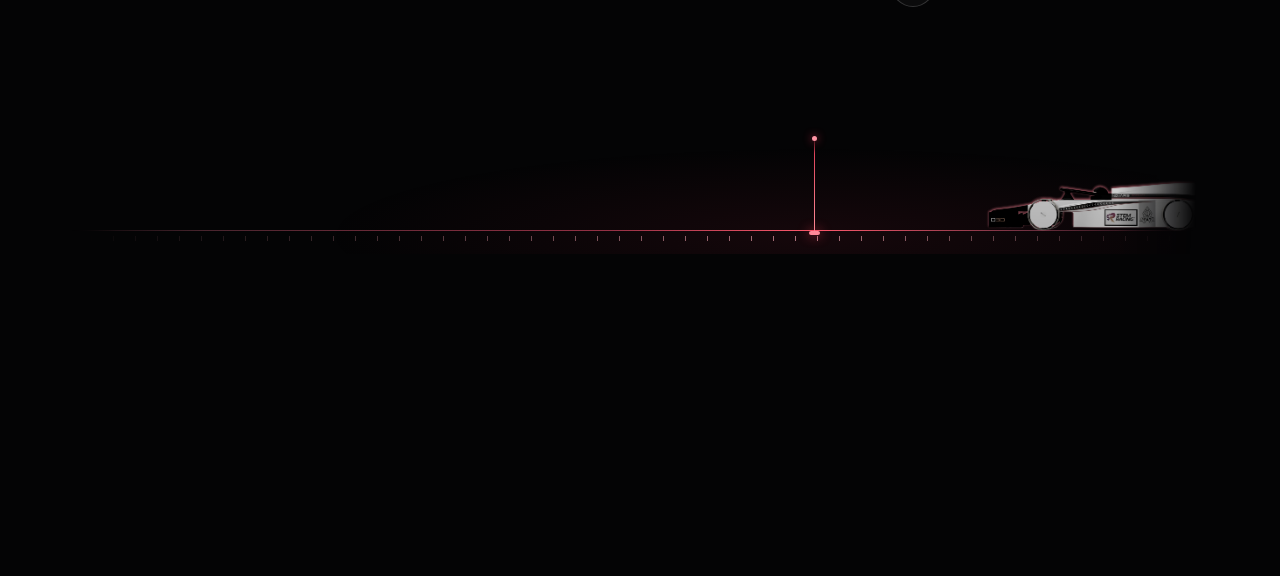
==== commit 66dced7f: "Publish additional SEO and mobile gallery improvements" ====
--- a/index.html
+++ b/index.html
@@ -17,6 +17,7 @@
   <meta property="og:image:height" content="630">
   <meta property="og:image:alt" content="The Novaris team raises the Fastest Car trophy on stage at the 2026 STEM Racing World Finals in Singapore.">
   <meta name="twitter:card" content="summary_large_image">
+  <meta name="robots" content="max-image-preview:large">
   <title>Novaris STEM Racing | 2026 World Finals Fastest Car, Melbourne</title>
   <script>
     document.documentElement.classList.add("is-site-loading");
@@ -31,16 +32,17 @@
     }, { once: true });
   </script>
   <link rel="icon" href="assets/novaris.svg" type="image/svg+xml">
+  <link rel="apple-touch-icon" href="assets/novaris-logo-512.png">
   <link rel="preload" href="assets/InterVariable-latin.woff2" as="font" type="font/woff2" crossorigin>
   <link rel="preload" href="assets/novaris.woff2" as="font" type="font/woff2" crossorigin>
-  <link rel="stylesheet" href="site.css?v=world-finals-caption">
+  <link rel="stylesheet" href="site.css?v=seo-fixes-2">
   <link rel="stylesheet" href="page-loader.css">
   <link rel="stylesheet" href="finish-line.css?v=footer-address">
   <link rel="stylesheet" href="partner-orbits.css?v=tier-colours">
   <script src="starfield.js?v=page-loader" defer></script>
   <script src="finish-line.js?v=longer-braking" defer></script>
   <script src="cars.js?v=redshift-wordmark" defer></script>
-  <script src="team.js?v=signatures" defer></script>
+  <script src="team.js?v=profile-alt" defer></script>
   <script src="achievements.js?v=photo-glide" type="module"></script>
   <script type="module" src="partner-orbits.js?v=tier-colours"></script>
   <script type="module" src="home-loader.js?v=quicker-reveal"></script>
@@ -69,7 +71,12 @@
         "url": "https://team-novaris.com/",
         "sport": "STEM Racing (formerly F1 in Schools)",
         "description": "Novaris is a student engineering team from Trinity Grammar School in Kew, Melbourne, competing in STEM Racing. Its NV-45 Redshift won the Fastest Car award at the 2026 STEM Racing World Finals in Singapore, where Novaris placed 14th overall out of 91 teams. Novaris won the Development Class at the 2026 Australian National Finals.",
-        "logo": "https://team-novaris.com/assets/novaris.svg",
+        "logo": {
+          "@type": "ImageObject",
+          "url": "https://team-novaris.com/assets/novaris-logo-512.png",
+          "width": 512,
+          "height": 512
+        },
         "image": "https://team-novaris.com/assets/share.jpg",
         "email": "info@team-novaris.com",
         "location": {
@@ -83,6 +90,7 @@
         },
         "parentOrganization": {
           "@type": "School",
+          "@id": "https://team-novaris.com/#school",
           "name": "Trinity Grammar School",
           "url": "https://trinity.vic.edu.au"
         },
@@ -151,9 +159,7 @@
             "url": "https://anmfc.com"
           },
           {
-            "@type": "Organization",
-            "name": "Trinity Grammar School",
-            "url": "https://trinity.vic.edu.au"
+            "@id": "https://team-novaris.com/#school"
           },
           {
             "@type": "Organization",
@@ -257,7 +263,10 @@
           <h1 id="hero-title">NOVARIS</h1>
           <p class="hero-slogan">Pointing Forwards.</p>
           <p class="intro">A student STEM Racing team from Trinity Grammar School in Kew, Melbourne. The fastest car at the 2026 World Finals.</p>
-          <a class="explore glass pill" href="#cars">Explore the cars</a>
+          <div class="hero-actions">
+            <a class="explore glass pill" href="#cars">Explore the cars</a>
+            <a class="explore glass pill" href="#partners">Partner with us</a>
+          </div>
         </div>
       </div>
       <div class="caption glass pill">STEM Racing World Finals 2026, Singapore</div>
@@ -475,7 +484,7 @@
             <ul class="partner-grid partner-grid--title">
               <li style="--planet-accent: #d4af35"><span class="partner-logo"><img src="assets/partners/tdinvestments.svg" alt="TD Investments" loading="lazy" decoding="async"></span></li>
               <li style="--planet-accent: #e32e26"
-                data-description="RMIT University is an international university of technology, design, and enterprise, recognized for practical education and impactful research. By bridging academic excellence with real-world industry collaboration, RMIT empowers students and partners to drive innovation, solve complex technical challenges, and shape future-ready industries."><a class="partner-logo" href="https://rmit.edu.au"><img src="assets/partners/rmit.svg" alt="RMIT University" loading="lazy" decoding="async"></a></li>
+                data-description="RMIT University is an international university of technology, design, and enterprise, recognised for practical education and impactful research. By bridging academic excellence with real-world industry collaboration, RMIT empowers students and partners to drive innovation, solve complex technical challenges, and shape future-ready industries."><a class="partner-logo" href="https://rmit.edu.au"><img src="assets/partners/rmit.svg" alt="RMIT University" loading="lazy" decoding="async"></a></li>
             </ul>
           </section>
           <section class="partner-tier" data-tier="principal" aria-labelledby="principal-partners">
@@ -486,23 +495,23 @@
               <li style="--planet-accent: #ebe9e1"
                 data-description="Trinity Grammar School is a leading educational institution committed to fostering holistic student development, critical thinking, and technical capability. Through robust curricular and co-curricular STEM initiatives, Trinity encourages young minds to explore complex problem-solving and hands-on engineering challenges."><a class="partner-logo" href="https://trinity.vic.edu.au"><img src="assets/partners/trinity.svg" alt="Trinity Grammar School" loading="lazy" decoding="async"></a></li>
               <li style="--planet-accent: #0962ab"
-                data-description="The REA Foundation facilitates transformative STEM career education programs, linking schools, industry, TAFE and universities to fundamentally shift student and teacher capabilities. By engaging young people in authentic, project-based learning, REA inspires students to take up STEM  career pathways after school."><a class="partner-logo" href="https://rea.org.au"><img src="assets/partners/rea.svg" alt="REA Foundation" loading="lazy" decoding="async"></a></li>
+                data-description="The REA Foundation facilitates transformative STEM career education programs, linking schools, industry, TAFE and universities to fundamentally shift student and teacher capabilities. By engaging young people in authentic, project-based learning, REA inspires students to take up STEM career pathways after school."><a class="partner-logo" href="https://rea.org.au"><img src="assets/partners/rea.svg" alt="REA Foundation" loading="lazy" decoding="async"></a></li>
               <li style="--planet-accent: #70c05f"
-                data-description="S-Trend creates exceptional apparel tailored for athletes and organizations. Leveraging digital 3D simulation technology, sustainable materials, and advanced technical fabrications, S-Trend delivers durable, professional-grade kits designed to perform under demanding conditions."><a class="partner-logo" href="https://www.s-trend.com.au"><img src="assets/partners/strend.svg" alt="S-Trend" loading="lazy" decoding="async"></a></li>
+                data-description="S-Trend creates exceptional apparel tailored for athletes and organisations. Leveraging digital 3D simulation technology, sustainable materials, and advanced technical fabrications, S-Trend delivers durable, professional-grade kits designed to perform under demanding conditions."><a class="partner-logo" href="https://www.s-trend.com.au"><img src="assets/partners/strend.svg" alt="S-Trend" loading="lazy" decoding="async"></a></li>
               <li style="--planet-accent: #294a85"
-                data-description="Alfa Romeo is a historic Italian automotive manufacturer renowned for its rich racing heritage, distinctive design philosophy, and high-performance engineering. Blending Italian passion with advanced automotive craftsmanship, the brand symbolizes speed, agility, and a relentless pursuit of driving excellence."><a class="partner-logo" href="https://alfaromeo.com.au">
+                data-description="Alfa Romeo is a historic Italian automotive manufacturer renowned for its rich racing heritage, distinctive design philosophy, and high-performance engineering. Blending Italian passion with advanced automotive craftsmanship, the brand symbolises speed, agility, and a relentless pursuit of driving excellence."><a class="partner-logo" href="https://alfaromeo.com.au">
                 <img src="assets/partners/alfaromeowhite.svg" alt="Alfa Romeo" loading="lazy" decoding="async">
                 <img class="partner-colour" src="assets/partners/alfaromeo.svg" alt="" loading="lazy" decoding="async">
               </a></li>
               <li style="--planet-accent: #e0e0e0"
                 data-description="Jaguar is a globally celebrated luxury automotive brand famous for its iconic sports cars, elegance, and cutting-edge engineering. Rooted in a distinguished motorsport history, Jaguar combines striking design with thrilling performance and advanced technological innovation."><a class="partner-logo" href="https://jaguar.com"><img src="assets/partners/jaguar.svg" alt="Jaguar" loading="lazy" decoding="async"></a></li>
               <li style="--planet-accent: #b5b5b5"
-                data-description="Chrysler is an iconic automotive brand recognized for engineering dependable, comfortable, and feature-rich vehicles. With a long-standing history of American automotive innovation, Chrysler focuses on practical performance, passenger comfort, and progressive design solutions."><a class="partner-logo" href="https://chrysler.com.au">
+                data-description="Chrysler is an iconic automotive brand recognised for engineering dependable, comfortable, and feature-rich vehicles. With a long-standing history of American automotive innovation, Chrysler focuses on practical performance, passenger comfort, and progressive design solutions."><a class="partner-logo" href="https://chrysler.com.au">
                 <img src="assets/partners/chryslerwhite.svg" alt="Chrysler" loading="lazy" decoding="async">
                 <img class="partner-colour" src="assets/partners/chrysler.svg" alt="" loading="lazy" decoding="async">
               </a></li>
               <li style="--planet-accent: #eb312a"
-                data-description="Rocket Digital specialises in high quality, large format digital printing. They&#x27;re not just printers, they&#x27;re partners, striving to exceed excpectations every time. Rocket Digital take pride in their work and don&#x27;t compromise on quality. Passion and experience combine with the latest technology to deliver true innovation."><a class="partner-logo" href="https://rocketdigital.com.au">
+                data-description="Rocket Digital specialises in high quality, large format digital printing. They&#x27;re not just printers, they&#x27;re partners, striving to exceed expectations every time. Rocket Digital take pride in their work and don&#x27;t compromise on quality. Passion and experience combine with the latest technology to deliver true innovation."><a class="partner-logo" href="https://rocketdigital.com.au">
                 <img src="assets/partners/rocketdigitalwhite.svg" alt="Rocket Digital" loading="lazy" decoding="async">
                 <img class="partner-colour" src="assets/partners/rocketdigital.svg" alt="" loading="lazy" decoding="async">
               </a></li>
@@ -512,15 +521,15 @@
             <h3 id="technical-partners">Technical Partners</h3>
             <ul class="partner-grid partner-grid--technical">
               <li style="--planet-accent: #266ab4"
-                data-description="FastPreci is an engineering-oriented custom manufacturing partner specializing in precision CNC machining for prototypes and production parts. We help engineers and procurement teams turn designs into reliable, manufacturable components through responsive engineering support, practical DFM feedback, consistent quality control, and flexible production capabilities. From complex prototypes to repeat production, FastPreci supports customers with clear communication and dependable execution."><a class="partner-logo" href="https://www.fastpreci.com"><img src="assets/partners/fastpreci.svg" alt="FastPreci" loading="lazy" decoding="async"></a></li>
+                data-description="FastPreci is an engineering-oriented custom manufacturing partner specialising in precision CNC machining for prototypes and production parts. They help engineers and procurement teams turn designs into reliable, manufacturable components through responsive engineering support, practical DFM feedback, consistent quality control, and flexible production capabilities. From complex prototypes to repeat production, FastPreci supports customers with clear communication and dependable execution."><a class="partner-logo" href="https://www.fastpreci.com"><img src="assets/partners/fastpreci.svg" alt="FastPreci" loading="lazy" decoding="async"></a></li>
               <li style="--planet-accent: #208943"
-                data-description="PCBWay is a premier advanced manufacturing partner specializing in PCB prototyping, multi-layer circuit board fabrication, and full-turnkey contract assembly. Known for rapid turnaround times and rigorous quality assurance, they empower engineers and innovators worldwide to bring complex electronic hardware designs to life efficiently."><a class="partner-logo" href="https://www.pcbway.com"><img src="assets/partners/pcbway.svg" alt="PCBWay" loading="lazy" decoding="async"></a></li>
+                data-description="PCBWay is a premier advanced manufacturing partner specialising in PCB prototyping, multi-layer circuit board fabrication, and full-turnkey contract assembly. Known for rapid turnaround times and rigorous quality assurance, they empower engineers and innovators worldwide to bring complex electronic hardware designs to life efficiently."><a class="partner-logo" href="https://www.pcbway.com"><img src="assets/partners/pcbway.svg" alt="PCBWay" loading="lazy" decoding="async"></a></li>
               <li style="--planet-accent: #e47d34"
                 data-description="Objective3D is a leading additive manufacturing and 3D printing solutions provider across Australasia, offering cutting-edge Stratasys hardware, materials, and bureau services. They help engineers and designers bridge the gap between digital concepts and functional physical reality through rapid prototyping and expert technical support."><a class="partner-logo" href="https://objective3d.com.au"><img src="assets/partners/o3d.svg" alt="Objective3D" loading="lazy" decoding="async"></a></li>
               <li style="--planet-accent: #ffb71b"
-                data-description="Ansys is a global leader in engineering simulation software, empowering design and development teams to predict how products behave under real-world physical conditions. By providing advanced tools for structural analysis, fluid dynamics, and multiphysics modeling, Ansys helps innovators optimize performance and reduce physical prototyping costs."><a class="partner-logo" href="https://ansys.synopsys.com"><img src="assets/partners/ansys.svg" alt="Ansys" loading="lazy" decoding="async"></a></li>
+                data-description="Ansys is a global leader in engineering simulation software, empowering design and development teams to predict how products behave under real-world physical conditions. By providing advanced tools for structural analysis, fluid dynamics, and multiphysics modelling, Ansys helps innovators optimise performance and reduce physical prototyping costs."><a class="partner-logo" href="https://ansys.synopsys.com"><img src="assets/partners/ansys.svg" alt="Ansys" loading="lazy" decoding="async"></a></li>
               <li style="--planet-accent: #ffffff"
-                data-description="Autodesk is a global technology leader providing robust 3D design, engineering, and entertainment software. Their industry-standard tools empower creators, architects, and engineers to imagine, design, and fabricate complex systems digitally, streamlining workflows from conceptual modeling to advanced manufacturing."><a class="partner-logo" href="https://autodesk.com"><img src="assets/partners/autodesk.svg" alt="Autodesk" loading="lazy" decoding="async"></a></li>
+                data-description="Autodesk is a global technology leader providing robust 3D design, engineering, and entertainment software. Their industry-standard tools empower creators, architects, and engineers to imagine, design, and fabricate complex systems digitally, streamlining workflows from conceptual modelling to advanced manufacturing."><a class="partner-logo" href="https://autodesk.com"><img src="assets/partners/autodesk.svg" alt="Autodesk" loading="lazy" decoding="async"></a></li>
             </ul>
           </section>
         </div>
--- a/site.css
+++ b/site.css
@@ -166,6 +166,7 @@
 nav a {
   display: grid;
   place-items: center;
+  min-width: 2.75rem;
   min-height: 2.75rem;
   padding: .25rem 1rem;
   border: 1px solid transparent;
@@ -302,6 +303,11 @@
   font-size: .9375rem;
   --glass-tint: rgb(68 60 72 / .58);
   --glass-rim: rgb(247 240 255 / .30);
+}
+.hero-actions { display: flex; flex-wrap: wrap; gap: .75rem; margin-top: 2rem; }
+.hero-actions .explore { margin-top: 0; }
+@media (max-width: 800px), (max-aspect-ratio: 5/4) {
+  .hero-actions { margin-top: 1.25rem; }
 }
 .caption { position: absolute; bottom: clamp(1.4rem, 3.8svh, 3.2rem); right: var(--gutter); padding: .5rem .75rem; color: #e2e0e3; letter-spacing: .06em; }
 .garage, .team { padding-top: clamp(3.5rem, 6vw, 6.5rem); }
@@ -1020,7 +1026,7 @@
 .achievement-dots { display: flex; }
 .achievement-dot {
   position: relative;
-  width: clamp(2rem, 5vw, 2.5rem);
+  width: 2.75rem;
   height: 2.75rem;
   padding: 0;
   border: 0;
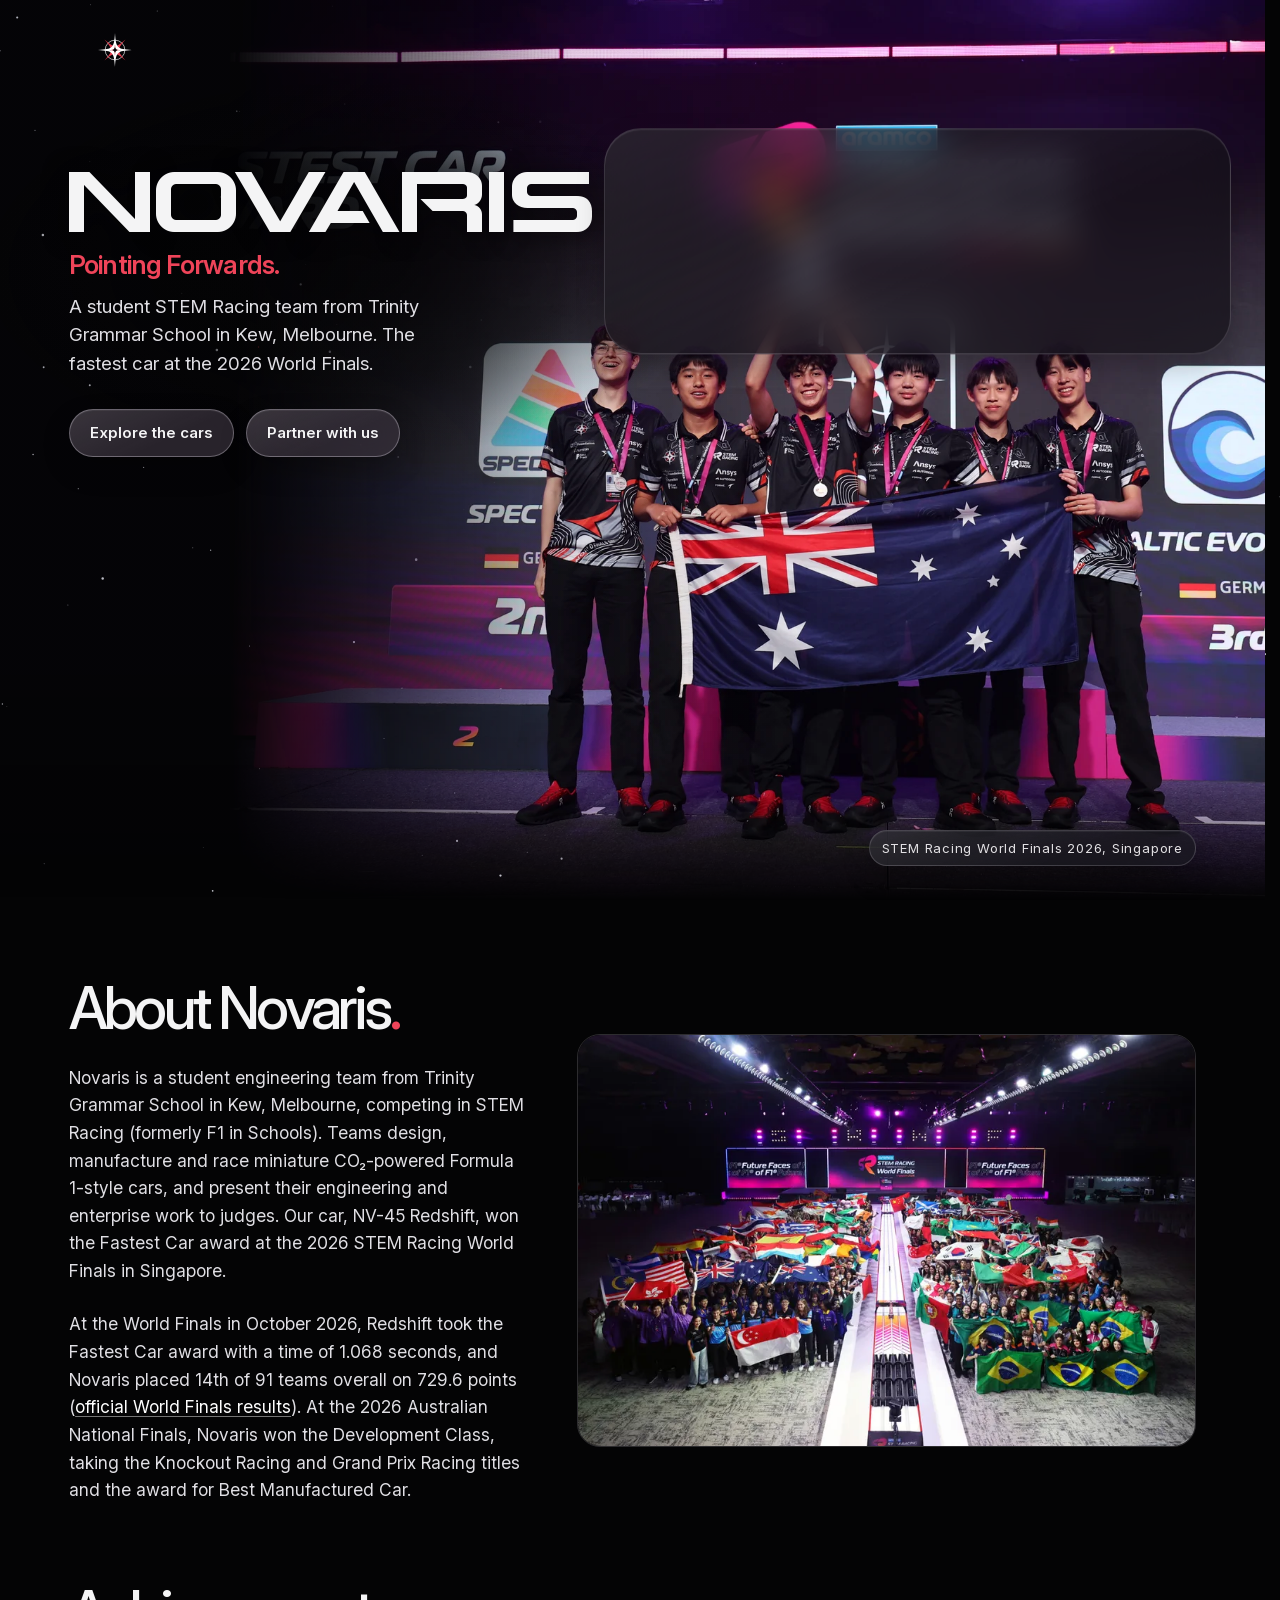
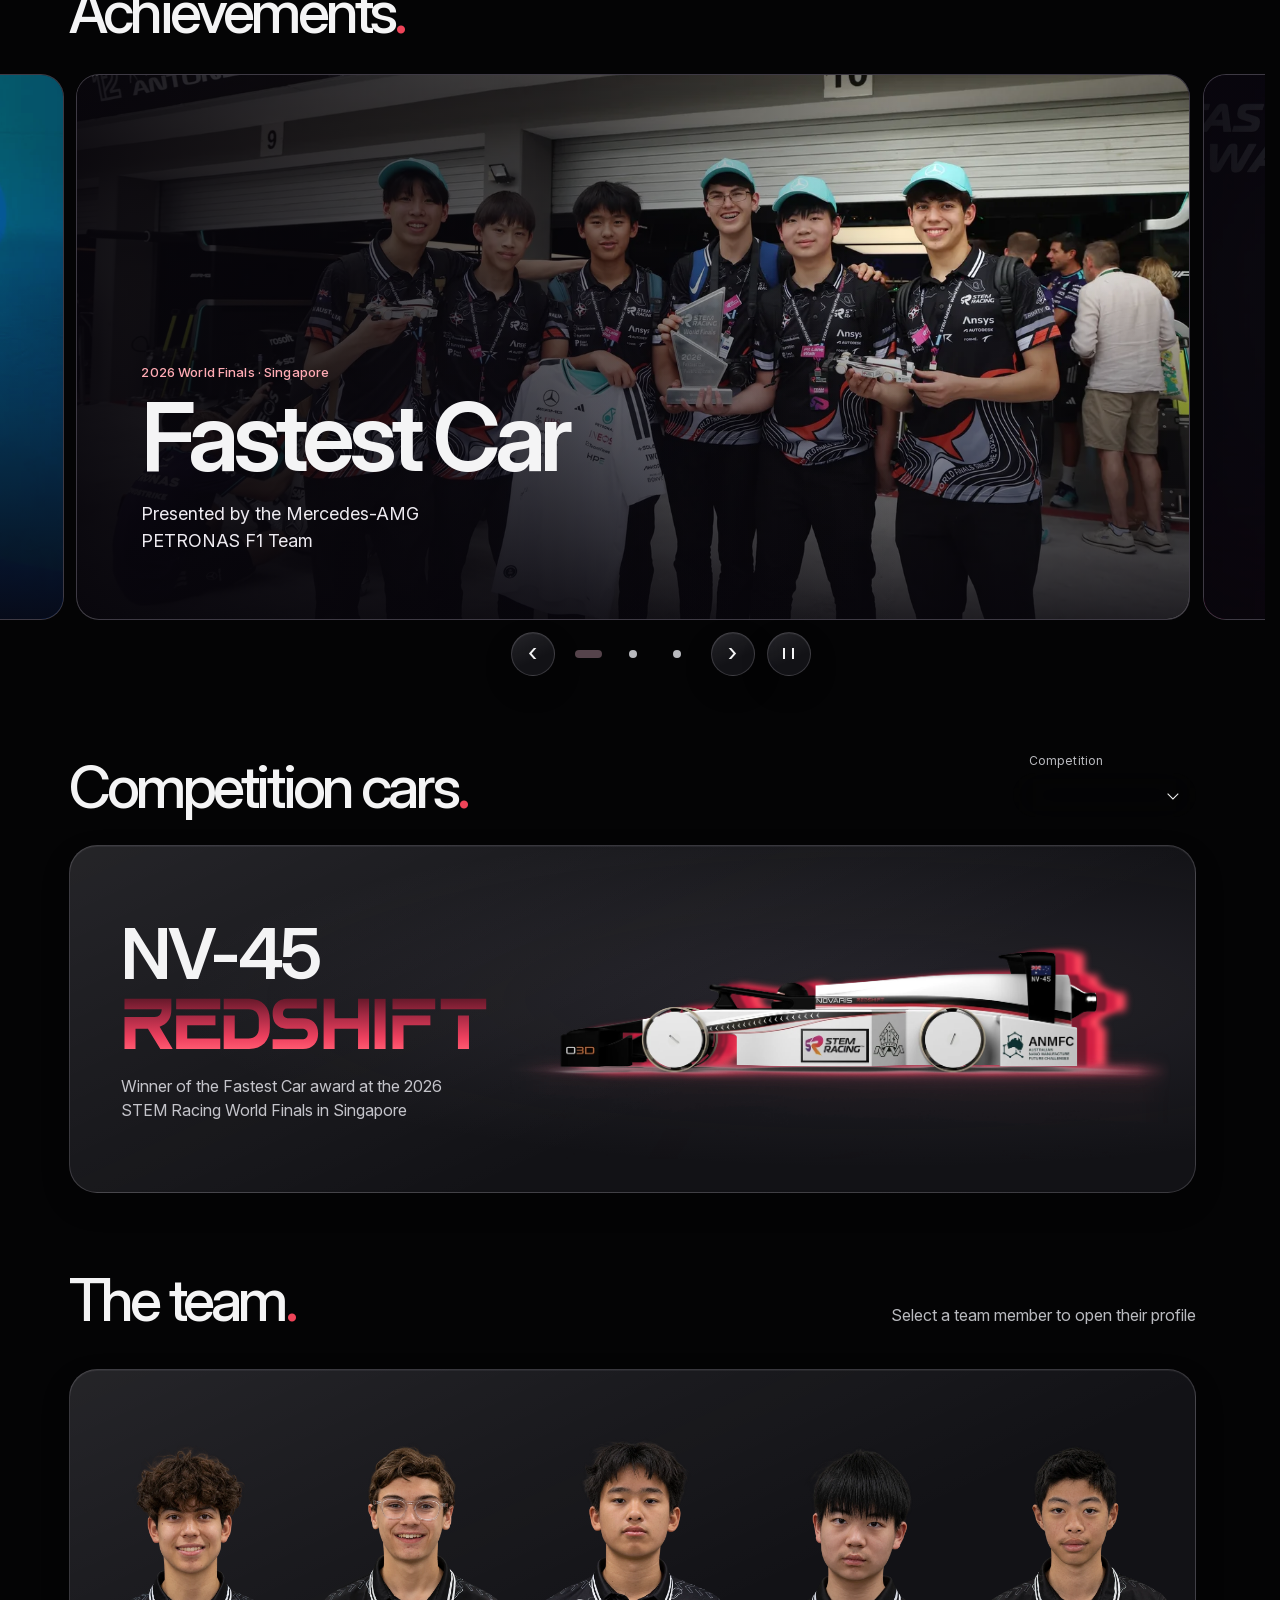
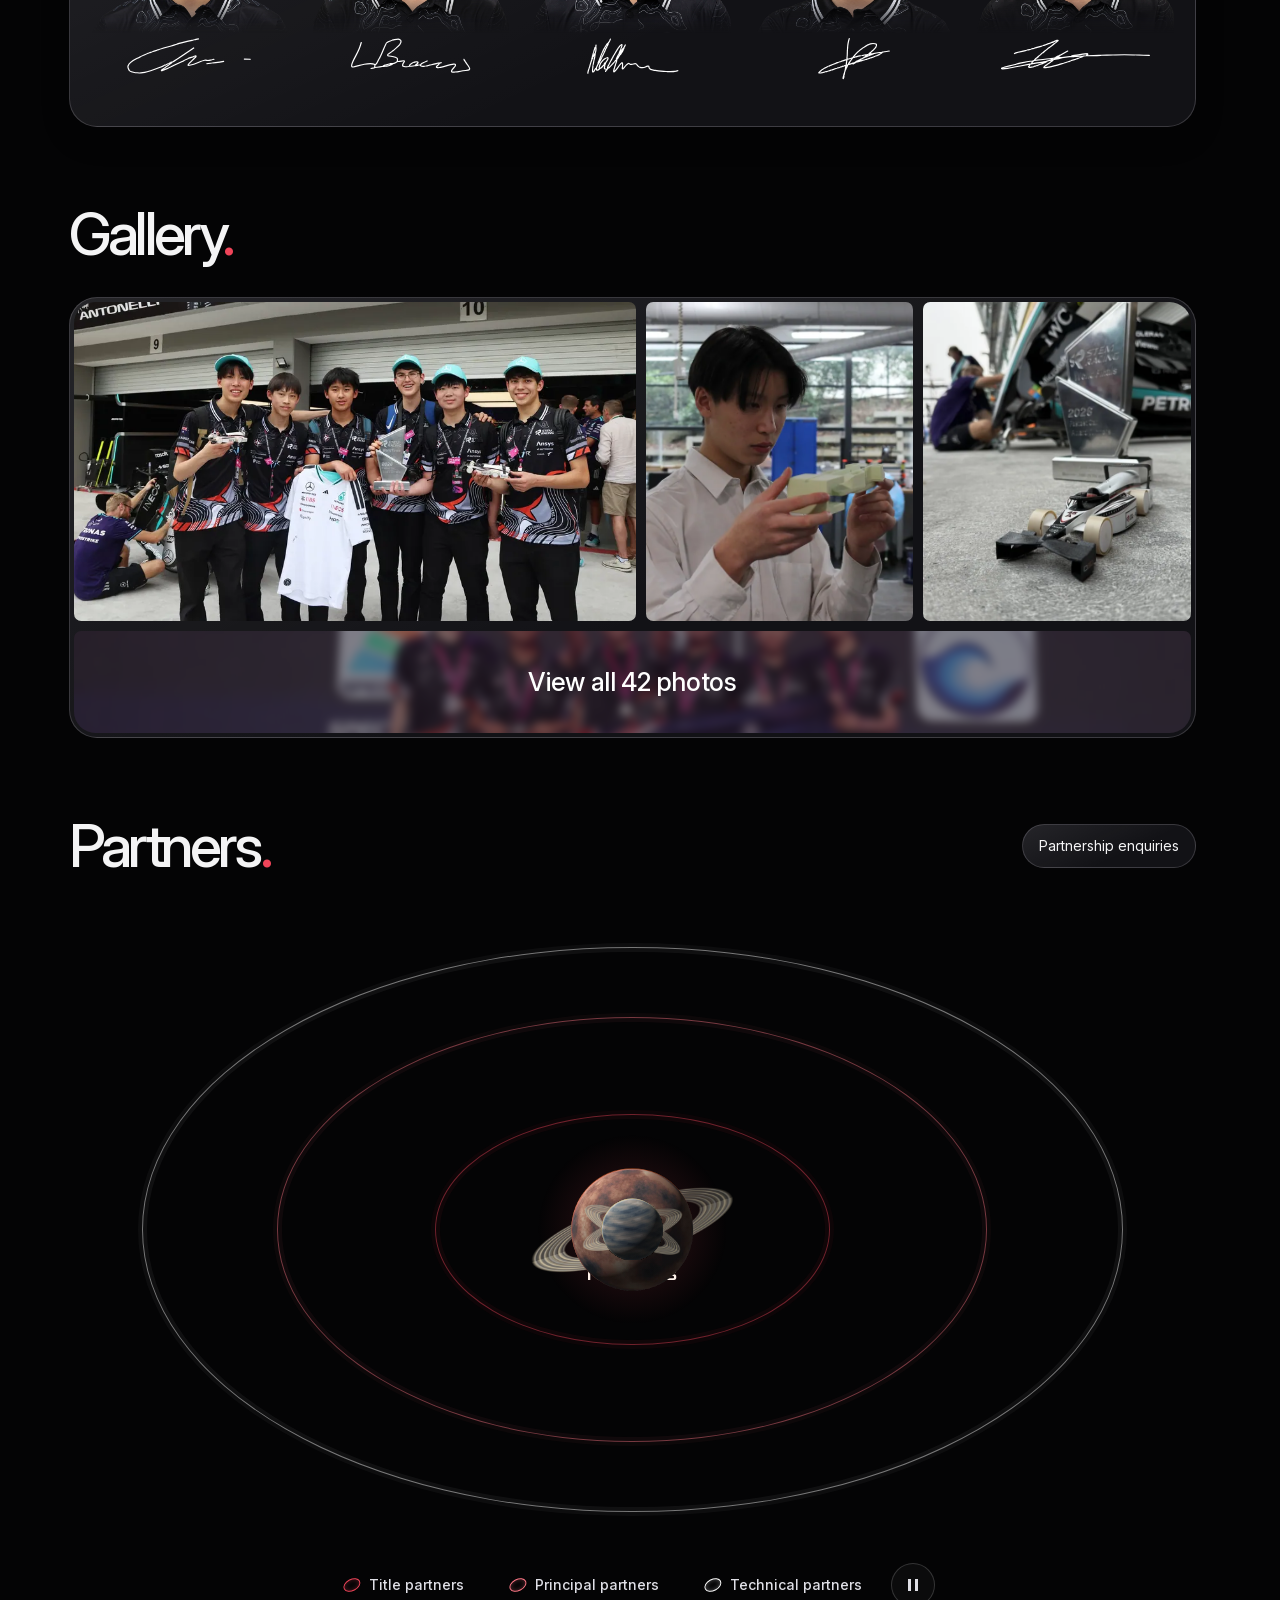
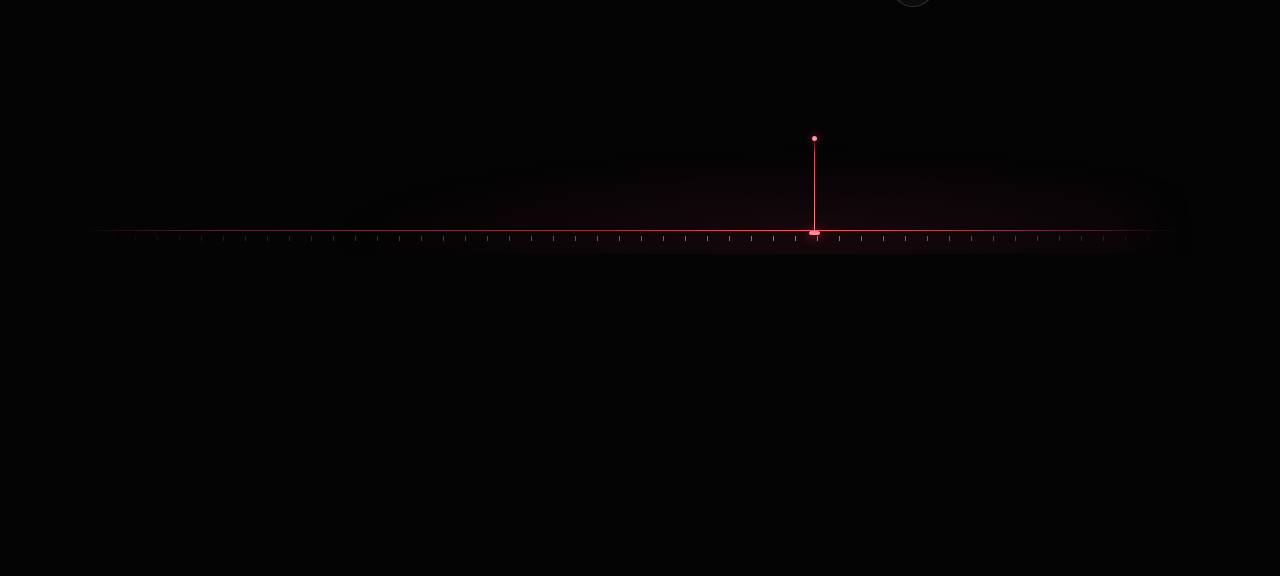
==== commit 82ffc610: "Suppress the Team section focus outline" ====
--- a/index.html
+++ b/index.html
@@ -35,7 +35,7 @@
   <link rel="apple-touch-icon" href="assets/novaris-logo-512.png">
   <link rel="preload" href="assets/InterVariable-latin.woff2" as="font" type="font/woff2" crossorigin>
   <link rel="preload" href="assets/novaris.woff2" as="font" type="font/woff2" crossorigin>
-  <link rel="stylesheet" href="site.css?v=seo-fixes-2">
+  <link rel="stylesheet" href="site.css?v=team-focus">
   <link rel="stylesheet" href="page-loader.css">
   <link rel="stylesheet" href="finish-line.css?v=footer-address">
   <link rel="stylesheet" href="partner-orbits.css?v=tier-colours">
--- a/site.css
+++ b/site.css
@@ -596,6 +596,7 @@
 .nav-indicator:is(.is-positioning, .is-departing) { transition: none; }
 .bar[data-dock="side"] .nav-indicator { border-radius: var(--dock-cap-radius, var(--dock-inner-radius)); }
 .team { padding-bottom: clamp(3.5rem, 6vw, 6.5rem); }
+#team:focus-visible { outline: none; }
 .team-heading {
   display: flex;
   flex-wrap: wrap;
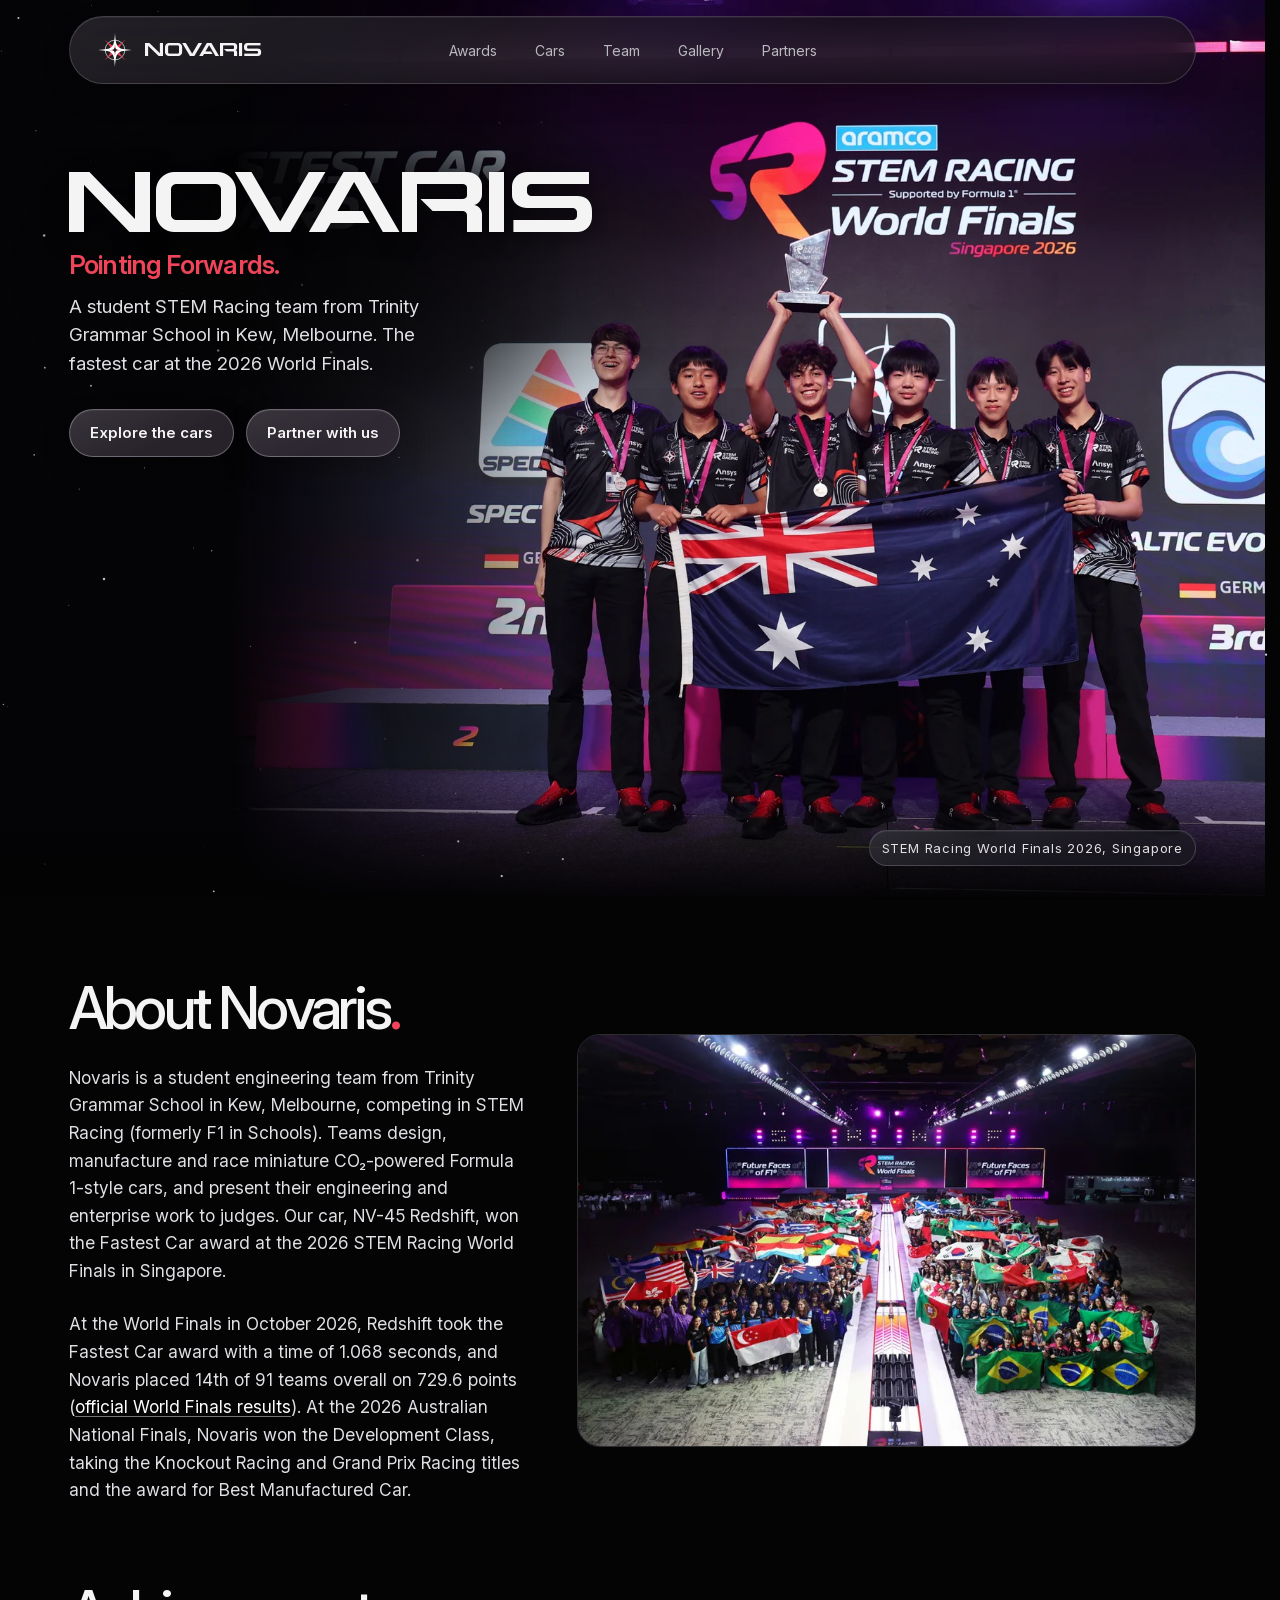
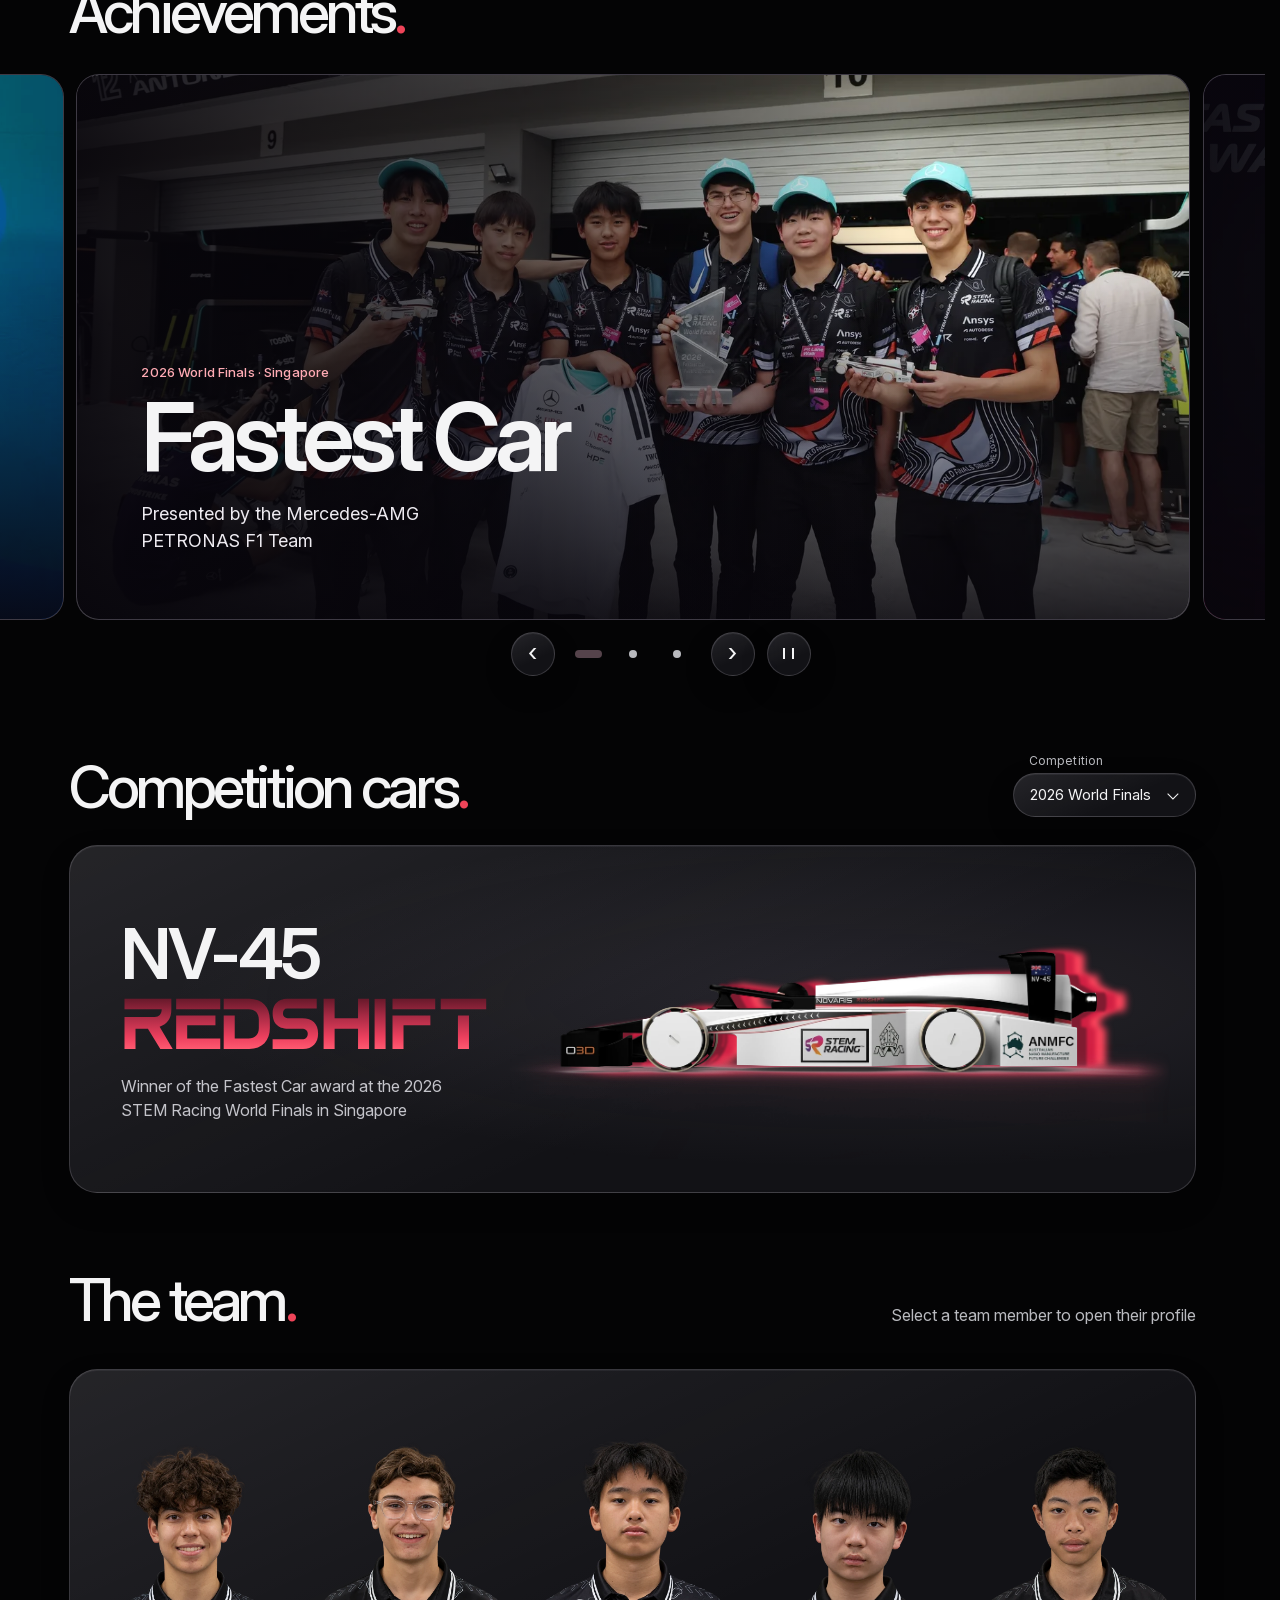
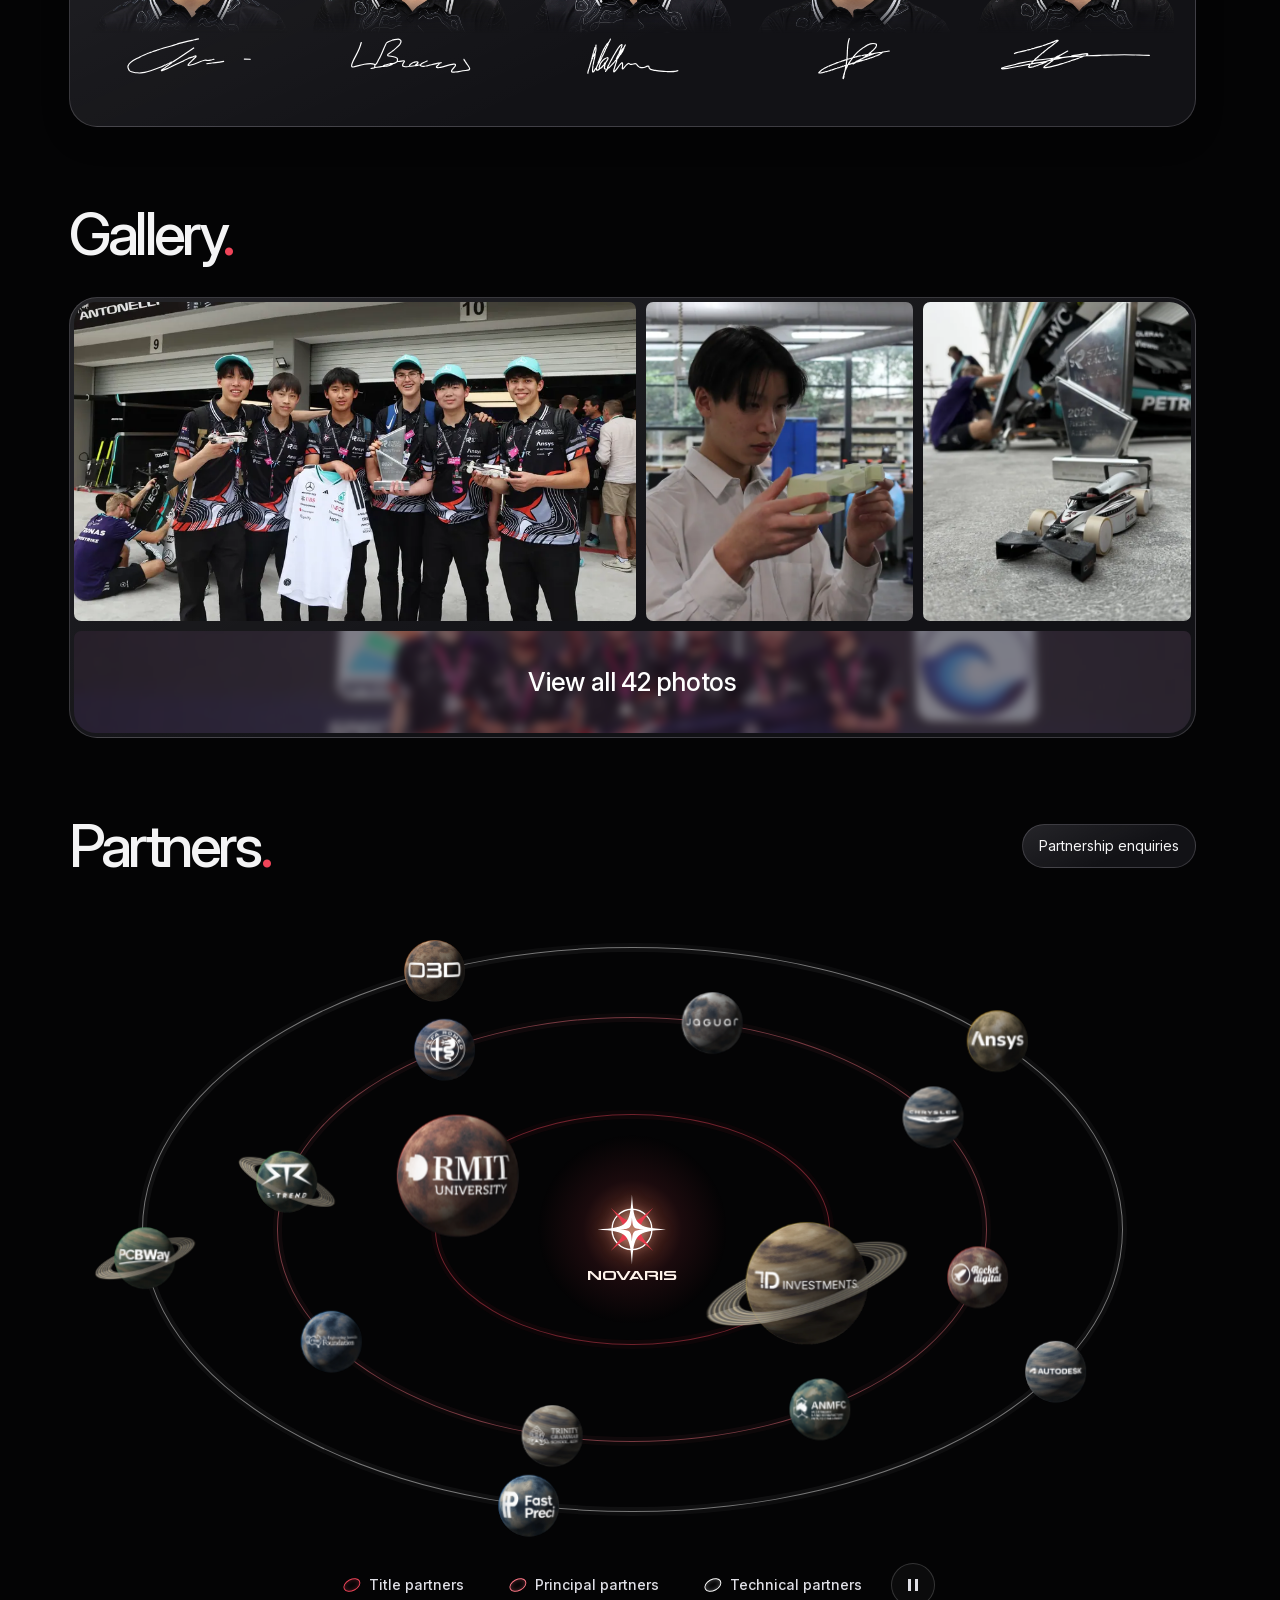
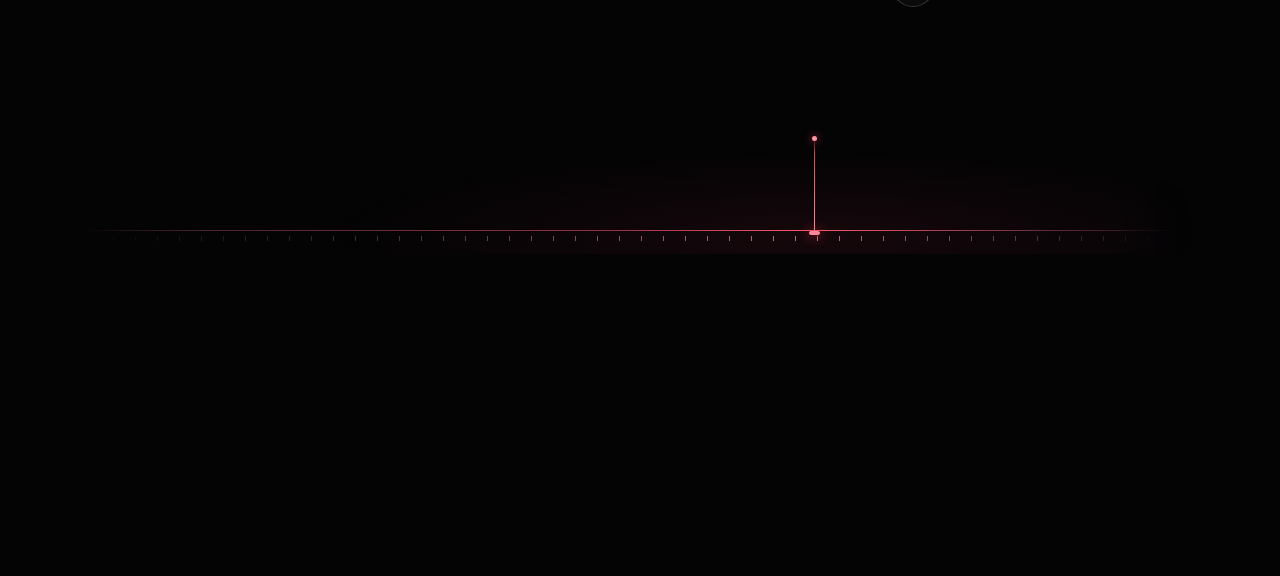
==== commit 251c3b40: "Describe homepage images and preserve gallery alt text" ====
--- a/index.html
+++ b/index.html
@@ -376,8 +376,8 @@
       <ul class="team-roster glass">
         <li class="member">
           <button class="member-trigger" type="button" data-member="christian" aria-haspopup="dialog" aria-labelledby="christian-name christian-role" aria-describedby="christian-intro">
-            <img class="member-portrait" src="assets/cutout-christian.webp" width="720" height="720" alt="" loading="lazy">
-            <img class="member-signature" src="assets/signatures/christian.svg?v=uniform-stroke" alt="" loading="lazy">
+            <img class="member-portrait" src="assets/cutout-christian.webp" width="720" height="720" alt="Portrait of Christian Natoli" loading="lazy">
+            <img class="member-signature" src="assets/signatures/christian.svg?v=uniform-stroke" alt="Christian Natoli’s handwritten signature" loading="lazy">
             <span class="member-preview">
               <span class="member-copy">
                 <strong class="member-name" id="christian-name">Christian <span class="member-surname">Natoli</span></strong>
@@ -390,8 +390,8 @@
         </li>
         <li class="member">
           <button class="member-trigger" type="button" data-member="lucas" aria-haspopup="dialog" aria-labelledby="lucas-name lucas-role" aria-describedby="lucas-intro">
-            <img class="member-portrait" src="assets/cutout-lucas.webp" width="720" height="720" alt="" loading="lazy">
-            <img class="member-signature" src="assets/signatures/lucas.svg?v=uniform-stroke" alt="" loading="lazy">
+            <img class="member-portrait" src="assets/cutout-lucas.webp" width="720" height="720" alt="Portrait of Lucas Bosco" loading="lazy">
+            <img class="member-signature" src="assets/signatures/lucas.svg?v=uniform-stroke" alt="Lucas Bosco’s handwritten signature" loading="lazy">
             <span class="member-preview">
               <span class="member-copy">
                 <strong class="member-name" id="lucas-name">Lucas <span class="member-surname">Bosco</span></strong>
@@ -404,8 +404,8 @@
         </li>
         <li class="member">
           <button class="member-trigger" type="button" data-member="nathan" aria-haspopup="dialog" aria-labelledby="nathan-name nathan-role" aria-describedby="nathan-intro">
-            <img class="member-portrait" src="assets/cutout-nathan.webp" width="720" height="720" alt="" loading="lazy">
-            <img class="member-signature" src="assets/signatures/nathan.svg?v=uniform-stroke" alt="" loading="lazy">
+            <img class="member-portrait" src="assets/cutout-nathan.webp" width="720" height="720" alt="Portrait of Nathan Chen" loading="lazy">
+            <img class="member-signature" src="assets/signatures/nathan.svg?v=uniform-stroke" alt="Nathan Chen’s handwritten signature" loading="lazy">
             <span class="member-preview">
               <span class="member-copy">
                 <strong class="member-name" id="nathan-name">Nathan <span class="member-surname">Chen</span></strong>
@@ -418,8 +418,8 @@
         </li>
         <li class="member">
           <button class="member-trigger" type="button" data-member="bowen" aria-haspopup="dialog" aria-labelledby="bowen-name bowen-role" aria-describedby="bowen-intro">
-            <img class="member-portrait" src="assets/cutout-bowen.webp" width="720" height="720" alt="" loading="lazy">
-            <img class="member-signature" src="assets/signatures/bowen.svg?v=uniform-stroke" alt="" loading="lazy">
+            <img class="member-portrait" src="assets/cutout-bowen.webp" width="720" height="720" alt="Portrait of Bowen Tan" loading="lazy">
+            <img class="member-signature" src="assets/signatures/bowen.svg?v=uniform-stroke" alt="Bowen Tan’s handwritten signature" loading="lazy">
             <span class="member-preview">
               <span class="member-copy">
                 <strong class="member-name" id="bowen-name">Bowen <span class="member-surname">Tan</span></strong>
@@ -432,8 +432,8 @@
         </li>
         <li class="member">
           <button class="member-trigger" type="button" data-member="tony" aria-haspopup="dialog" aria-labelledby="tony-name tony-role" aria-describedby="tony-intro">
-            <img class="member-portrait" src="assets/cutout-tony.webp" width="720" height="720" alt="" loading="lazy">
-            <img class="member-signature" src="assets/signatures/tony.svg?v=uniform-stroke" alt="" loading="lazy">
+            <img class="member-portrait" src="assets/cutout-tony.webp" width="720" height="720" alt="Portrait of Tony Shen" loading="lazy">
+            <img class="member-signature" src="assets/signatures/tony.svg?v=uniform-stroke" alt="Tony Shen’s handwritten signature" loading="lazy">
             <span class="member-preview">
               <span class="member-copy">
                 <strong class="member-name" id="tony-name">Tony <span class="member-surname">Shen</span></strong>
@@ -448,15 +448,15 @@
     </section>
     <section id="gallery" class="wrap gallery-section" aria-labelledby="gallery-title" tabindex="-1">
       <h2 id="gallery-title">Gallery<span>.</span></h2>
-      <a class="gallery-preview" href="gallery.html">
+      <a class="gallery-preview" href="gallery.html" aria-labelledby="gallery-preview-label">
         <span class="gallery-triptych">
-          <img src="assets/gallery/garage-team-thumb.webp" width="960" height="501" alt="" loading="lazy" decoding="async">
-          <img src="assets/gallery/model-inspection-thumb.webp" width="567" height="850" alt="" loading="lazy" decoding="async">
-          <img src="assets/gallery/pit-lane-thumb.webp" width="637" height="850" alt="" loading="lazy" decoding="async">
+          <img src="assets/gallery/garage-team-thumb.webp" width="960" height="501" alt="Novaris with their model cars and trophy outside the Mercedes garage." loading="lazy" decoding="async">
+          <img src="assets/gallery/model-inspection-thumb.webp" width="567" height="850" alt="A Novaris teammate inspecting a green model car at eye level." loading="lazy" decoding="async">
+          <img src="assets/gallery/pit-lane-thumb.webp" width="637" height="850" alt="The Novaris model car and trophy beside a full-size race car in the garage." loading="lazy" decoding="async">
         </span>
         <span class="gallery-strip">
-          <img src="assets/world-finals.webp" width="1920" height="1280" alt="" loading="lazy" decoding="async">
-          <span>View all 42 photos</span>
+          <img src="assets/world-finals.webp" width="1920" height="1280" alt="Novaris raising the Fastest Car trophy and the Australian flag on stage in Singapore." loading="lazy" decoding="async">
+          <span id="gallery-preview-label">View all 42 photos</span>
         </span>
       </a>
     </section>
